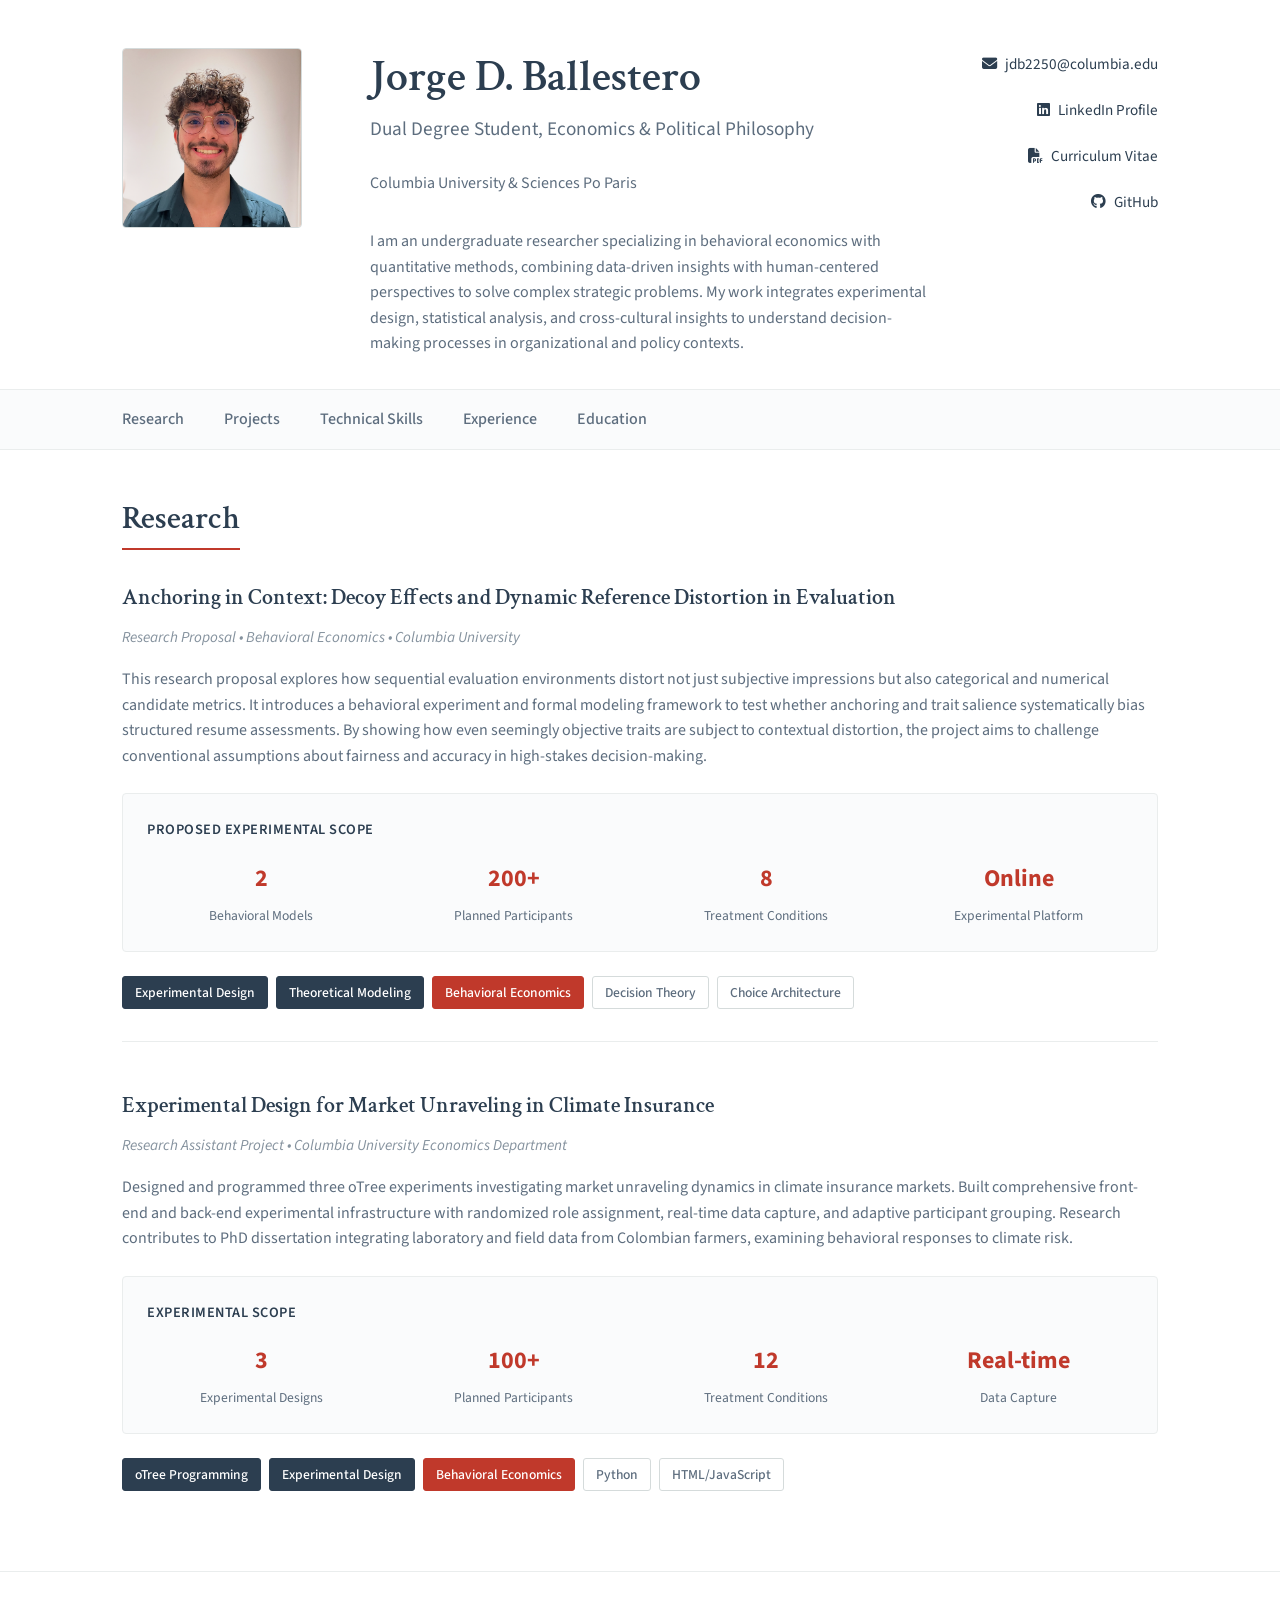
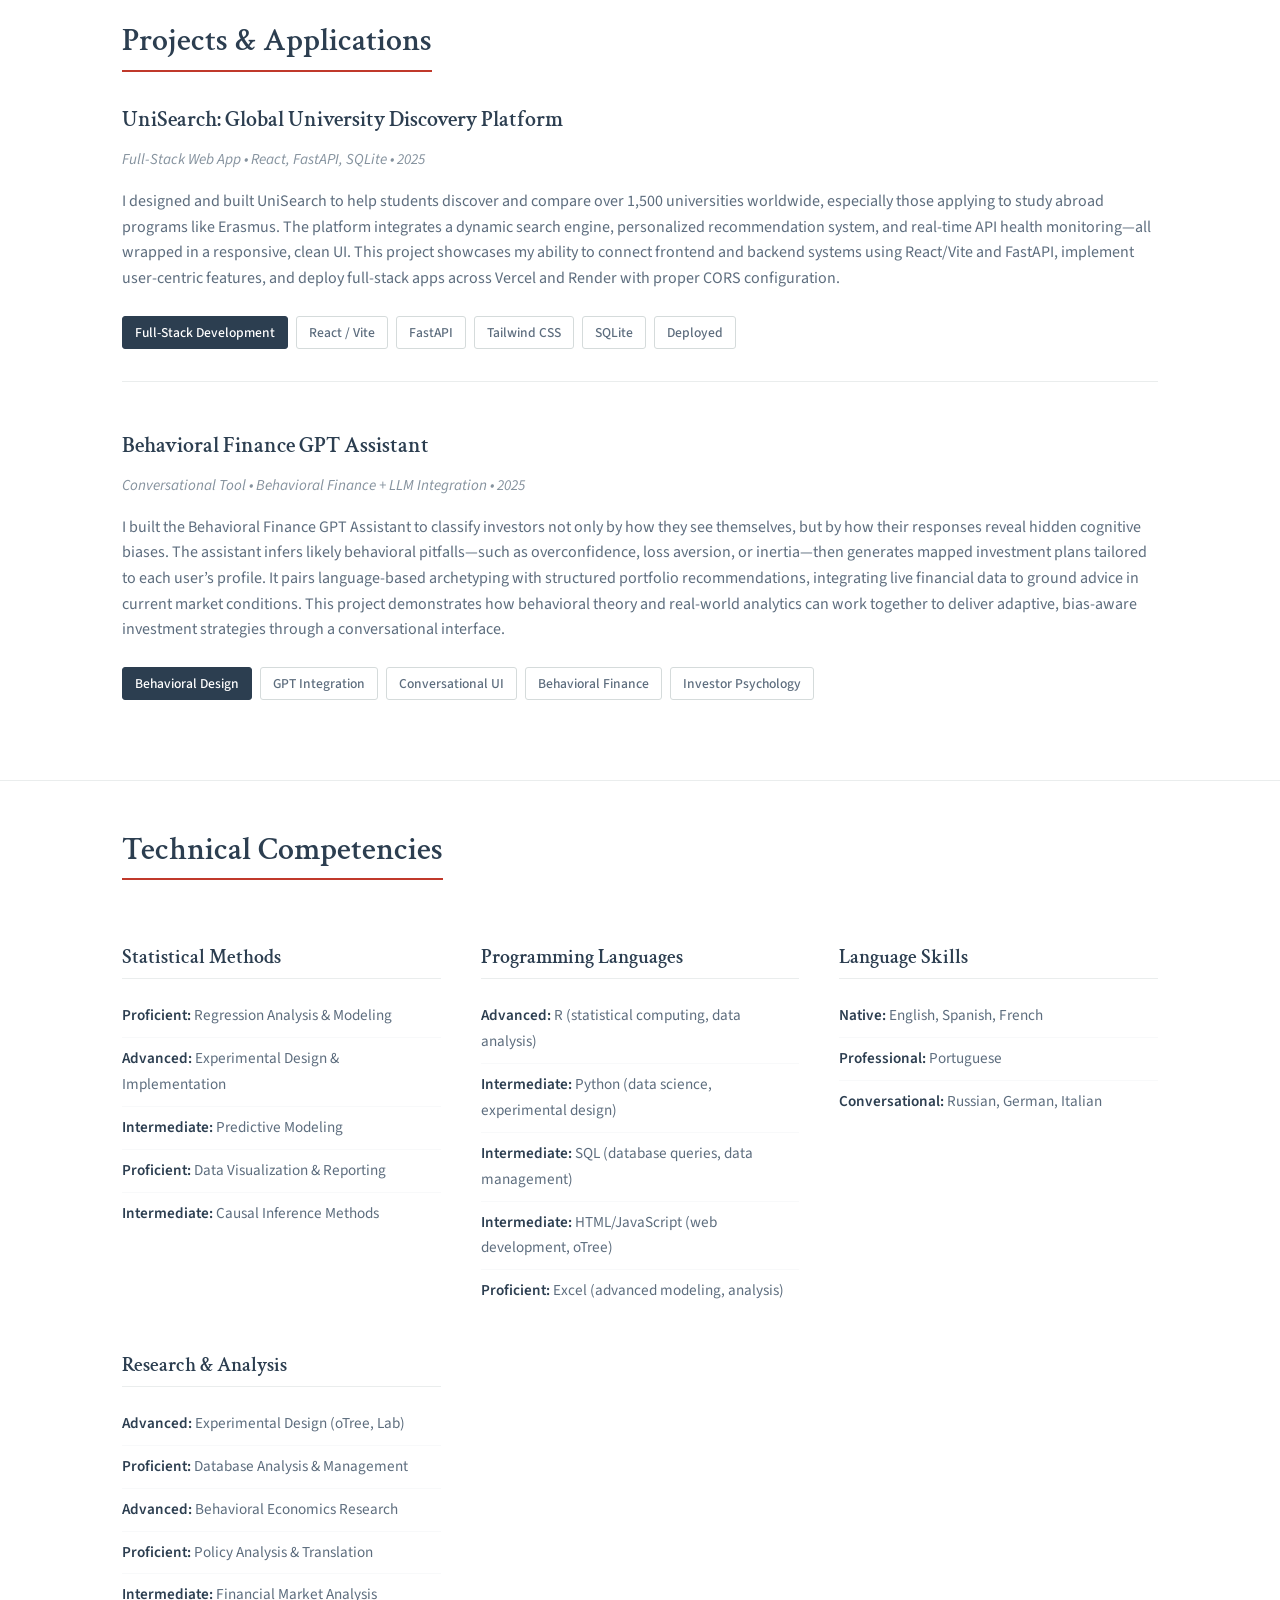
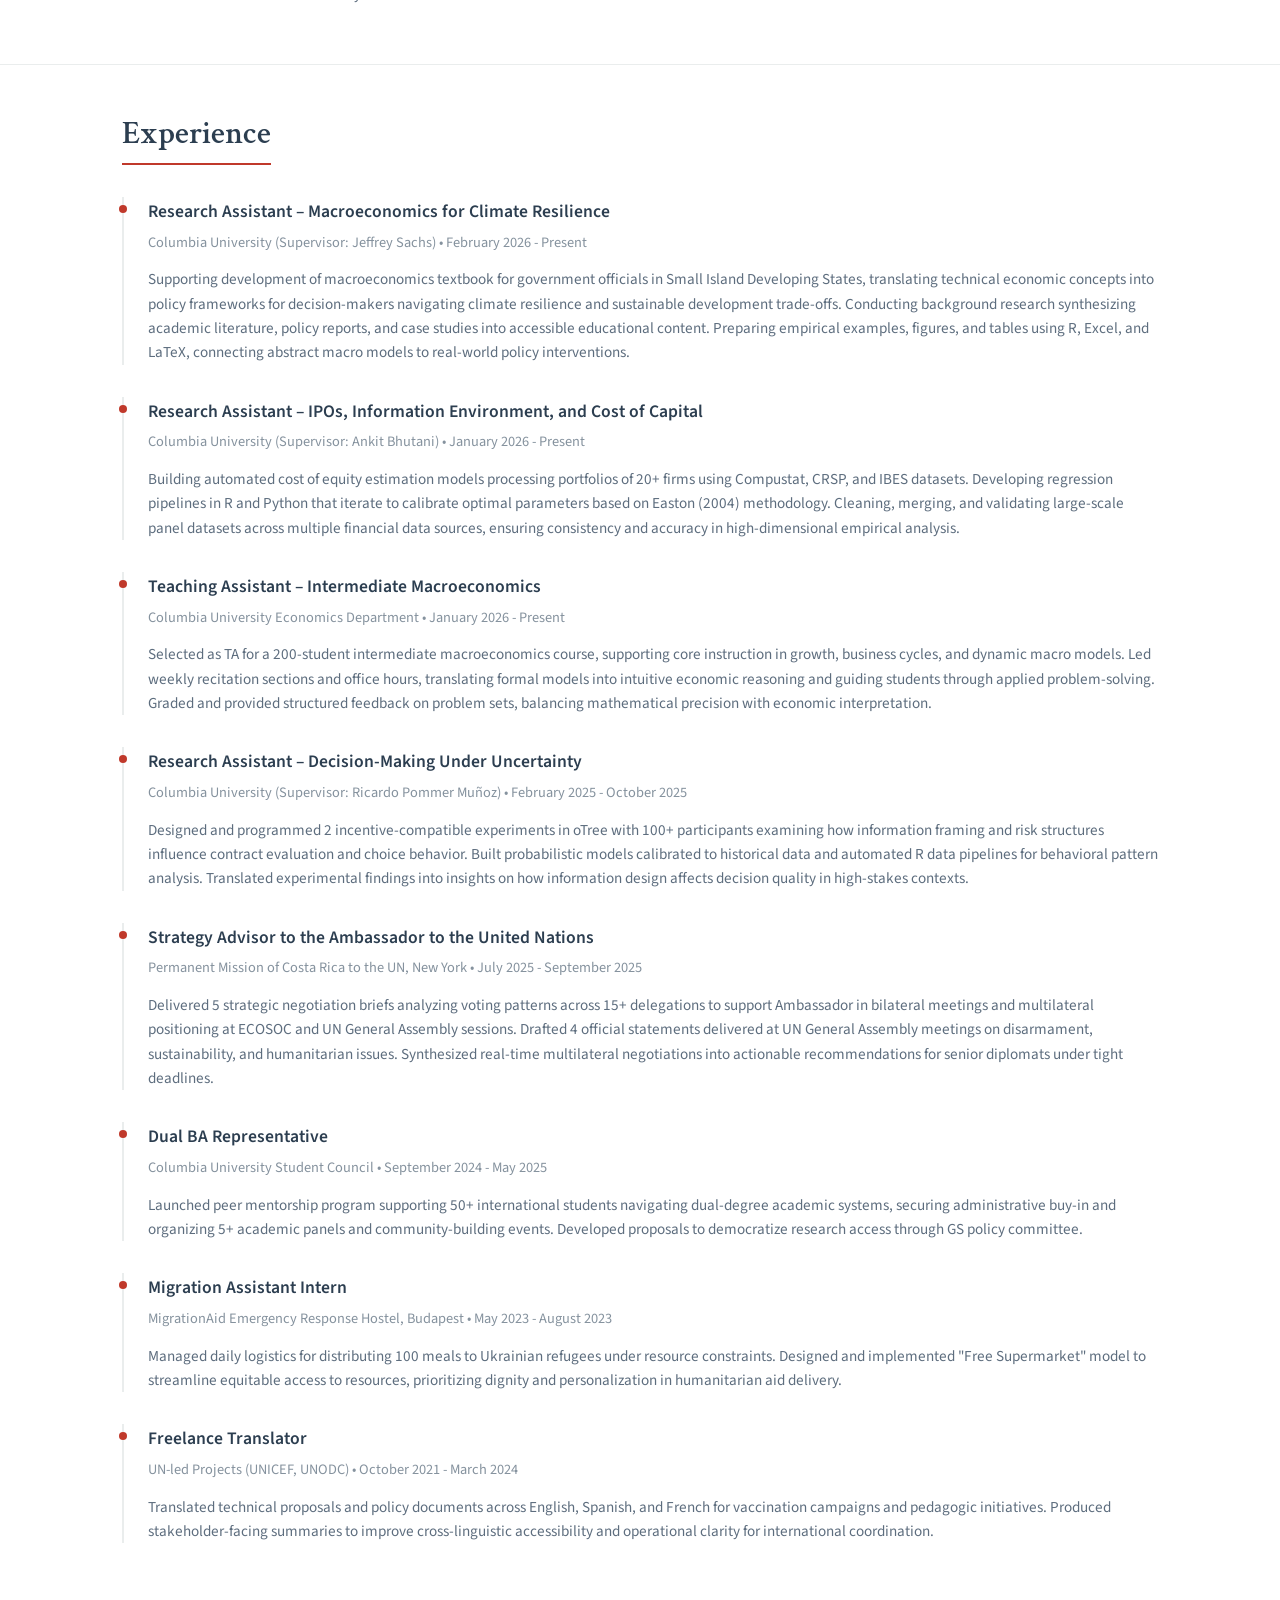
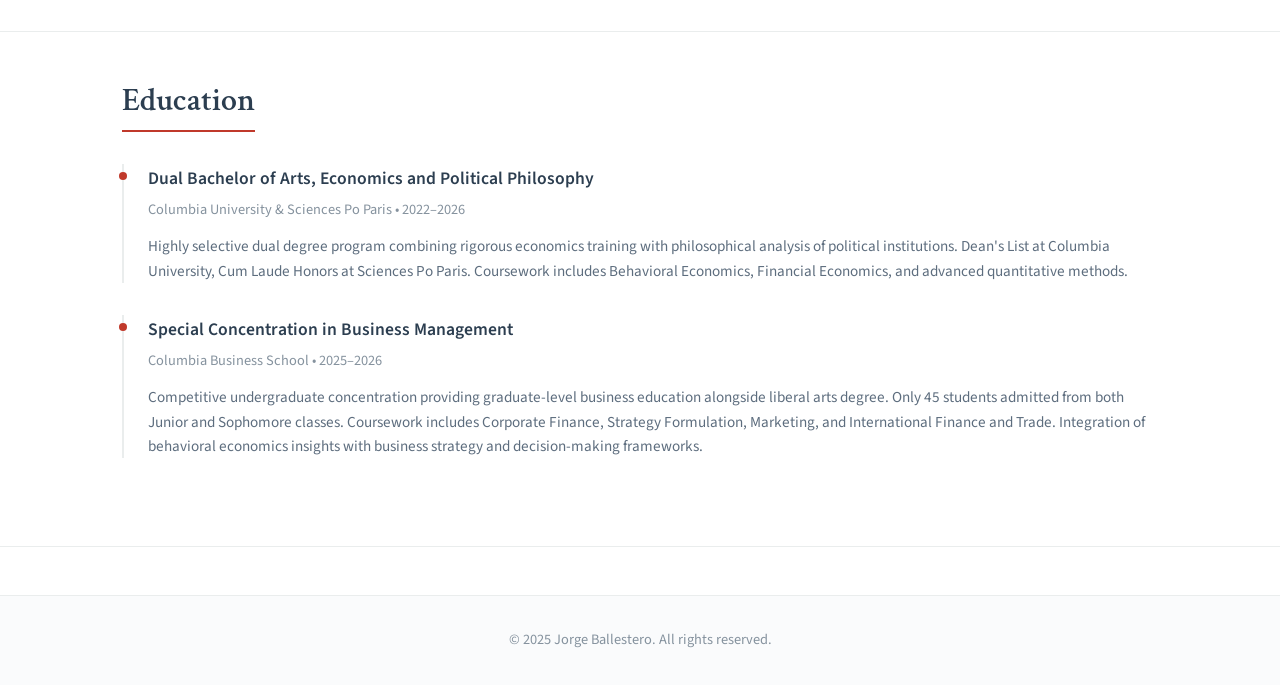
==== index.html @ ab158054 "new roles" ====
<!DOCTYPE html>
<html lang="en">
<head>
    <meta charset="UTF-8">
    <meta name="viewport" content="width=device-width, initial-scale=1.0">
    <title>Jorge Ballestero | Behavioral Economics & Quantitative Analysis</title>
    <link href="https://fonts.googleapis.com/css2?family=Crimson+Text:ital,wght@0,400;0,600;1,400&family=Source+Sans+Pro:wght@300;400;600;700&display=swap" rel="stylesheet">
    <link rel="stylesheet" href="https://cdnjs.cloudflare.com/ajax/libs/font-awesome/6.5.0/css/all.min.css">

    <!-- Favicon Links -->
    <link rel="icon" type="image/x-icon" href="assets/favicon.ico?v=1">
    <link rel="icon" type="image/svg+xml" href="assets/favicon.svg?v=1">
    <link rel="icon" type="image/png" sizes="96x96" href="assets/favicon-96x96.png?v=1">
    <link rel="icon" type="image/png" sizes="192x192" href="assets/web-app-manifest-192x192.png?v=1">
    <link rel="icon" type="image/png" sizes="512x512" href="assets/web-app-manifest-512x512.png?v=1">
    <link rel="apple-touch-icon" href="assets/apple-touch-icon.png?v=1">
    <link rel="manifest" href="assets/site.webmanifest?v=1">

    <style>
        :root {
            --primary-color: #2c3e50;
            --secondary-color: #34495e;
            --accent-color: #c0392b;
            --text-primary: #2c3e50;
            --text-secondary: #5d6d7e;
            --text-light: #85929e;
            --background: #ffffff;
            --surface: #fafbfc;
            --border: #d5dbdb;
            --border-light: #eaeded;
        }

        * {
            margin: 0;
            padding: 0;
            box-sizing: border-box;
        }

        body {
            font-family: 'Source Sans Pro', sans-serif;
            line-height: 1.7;
            color: var(--text-primary);
            background-color: var(--background);
            font-size: 16px;
        }

        .container {
            max-width: 1100px;
            margin: 0 auto;
            padding: 0 2rem;
        }

        h1, h2, h3 {
            font-family: 'Crimson Text', serif;
            font-weight: 600;
            line-height: 1.3;
        }

        .header {
            background: var(--background);
            padding: 3rem 0 2rem;
            border-bottom: 1px solid var(--border-light);
        }

        .header-content {
            display: grid;
            grid-template-columns: 200px 1fr auto;
            gap: 3rem;
            align-items: start;
        }

        .profile-image {
            width: 180px;
            height: 180px;
            border-radius: 4px;
            object-fit: cover;
            border: 1px solid var(--border);
        }

        .header-info h1 {
            font-size: 2.75rem;
            color: var(--primary-color);
            margin-bottom: 0.5rem;
        }

        .header-info .title {
            font-size: 1.2rem;
            color: var(--text-secondary);
            margin-bottom: 1.5rem;
            font-weight: 400;
        }

        .header-info .institution {
            font-size: 1rem;
            color: var(--text-secondary);
            margin-bottom: 2rem;
        }

        .header-info .bio {
            font-size: 1rem;
            line-height: 1.6;
            color: var(--text-secondary);
            max-width: 600px;
        }

        .contact-info {
            text-align: right;
            font-size: 0.95rem;
        }

        .contact-info a {
            color: var(--primary-color);
            text-decoration: none;
            display: block;
            margin-bottom: 0.75rem;
            padding: 0.25rem 0;
        }

        .contact-info a:hover {
            color: var(--accent-color);
        }

        .contact-info i {
            width: 18px;
            margin-right: 0.5rem;
        }

        .nav {
            background: var(--surface);
            padding: 1rem 0;
            border-bottom: 1px solid var(--border-light);
            position: sticky;
            top: 0;
            z-index: 100;
        }

        .nav-links {
            display: flex;
            gap: 2.5rem;
            list-style: none;
        }

        .nav-links a {
            color: var(--text-secondary);
            text-decoration: none;
            font-weight: 500;
            padding: 0.5rem 0;
            border-bottom: 2px solid transparent;
            transition: all 0.3s ease;
        }

        .nav-links a:hover,
        .nav-links a.active {
            color: var(--primary-color);
            border-bottom-color: var(--accent-color);
        }

        .section {
            padding: 3rem 0;
        }

        .section:not(:last-child) {
            border-bottom: 1px solid var(--border-light);
        }

        .section-title {
            font-size: 2rem;
            color: var(--primary-color);
            margin-bottom: 2rem;
            padding-bottom: 0.5rem;
            border-bottom: 2px solid var(--accent-color);
            display: inline-block;
        }

        .research-item {
            margin-bottom: 3rem;
            padding-bottom: 2rem;
            border-bottom: 1px solid var(--border-light);
        }

        .research-item:last-child {
            border-bottom: none;
            margin-bottom: 0;
        }

        .research-title {
            font-size: 1.4rem;
            margin-bottom: 0.75rem;
            line-height: 1.4;
        }

        .research-title a {
            color: var(--primary-color);
            text-decoration: none;
            border-bottom: 1px solid transparent;
            transition: all 0.3s ease;
        }

        .research-title a:hover {
            color: var(--accent-color);
            border-bottom-color: var(--accent-color);
        }

        .research-meta {
            font-size: 0.95rem;
            color: var(--text-light);
            margin-bottom: 1rem;
            font-style: italic;
        }

        .research-description {
            font-size: 1rem;
            line-height: 1.6;
            color: var(--text-secondary);
            margin-bottom: 1.5rem;
        }

        .research-metrics {
            background: var(--surface);
            border: 1px solid var(--border-light);
            border-radius: 4px;
            padding: 1.5rem;
            margin: 1.5rem 0;
        }

        .metrics-title {
            font-size: 0.9rem;
            font-weight: 600;
            color: var(--text-primary);
            margin-bottom: 1rem;
            text-transform: uppercase;
            letter-spacing: 0.5px;
        }

        .metrics-grid {
            display: grid;
            grid-template-columns: repeat(auto-fit, minmax(140px, 1fr));
            gap: 1.5rem;
        }

        .metric {
            text-align: center;
        }

        .metric-value {
            font-size: 1.5rem;
            font-weight: 700;
            color: var(--accent-color);
            font-family: 'Source Sans Pro', sans-serif;
        }

        .metric-label {
            font-size: 0.85rem;
            color: var(--text-secondary);
            margin-top: 0.25rem;
        }

        .research-tags {
            display: flex;
            flex-wrap: wrap;
            gap: 0.5rem;
        }

        .tag {
            background: var(--background);
            border: 1px solid var(--border);
            color: var(--text-secondary);
            padding: 0.25rem 0.75rem;
            border-radius: 3px;
            font-size: 0.85rem;
            font-weight: 500;
        }

        .tag.methodology {
            background: var(--primary-color);
            color: white;
            border-color: var(--primary-color);
        }

        .tag.field {
            background: var(--accent-color);
            color: white;
            border-color: var(--accent-color);
        }
        .skills-grid {
            display: grid;
            grid-template-columns: repeat(auto-fit, minmax(300px, 1fr));
            gap: 2.5rem;
            margin-top: 2rem;
        }

        .skill-category h3 {
            font-size: 1.25rem;
            color: var(--primary-color);
            margin-bottom: 1rem;
            border-bottom: 1px solid var(--border-light);
            padding-bottom: 0.5rem;
        }

        .skill-list {
            list-style: none;
        }

        .skill-list li {
            padding: 0.5rem 0;
            color: var(--text-secondary);
            border-bottom: 1px solid #f8f9fa;
            font-size: 0.95rem;
        }

        .skill-list li:last-child {
            border-bottom: none;
        }

        .skill-level {
            font-weight: 600;
            color: var(--text-primary);
        }

        .cv-section {
            margin-bottom: 2.5rem;
        }

        .cv-section h3 {
            font-size: 1.3rem;
            color: var(--primary-color);
            margin-bottom: 1.5rem;
            border-bottom: 1px solid var(--border-light);
            padding-bottom: 0.5rem;
        }

        .cv-item {
            margin-bottom: 2rem;
            padding-left: 1.5rem;
            border-left: 2px solid var(--border-light);
            position: relative;
        }

        .cv-item::before {
            content: '';
            position: absolute;
            left: -5px;
            top: 0.5rem;
            width: 8px;
            height: 8px;
            background: var(--accent-color);
            border-radius: 50%;
        }

        .cv-item-title {
            font-size: 1.1rem;
            font-weight: 600;
            color: var(--primary-color);
            margin-bottom: 0.25rem;
        }

        .cv-item-meta {
            font-size: 0.9rem;
            color: var(--text-light);
            margin-bottom: 0.75rem;
        }

        .cv-item-description {
            font-size: 0.95rem;
            color: var(--text-secondary);
            line-height: 1.6;
        }

        .footer {
            background: var(--surface);
            padding: 2rem 0;
            margin-top: 3rem;
            text-align: center;
            border-top: 1px solid var(--border-light);
        }

        .footer p {
            color: var(--text-light);
            font-size: 0.9rem;
        }

        @media (max-width: 768px) {
            .container {
                padding: 0 1rem;
            }

            .header-content {
                grid-template-columns: 1fr;
                gap: 2rem;
                text-align: center;
            }

            .contact-info {
                text-align: center;
            }

            .nav-links {
                flex-wrap: wrap;
                gap: 1rem;
                justify-content: center;
            }

            .header-info h1 {
                font-size: 2.2rem;
            }

            .skills-grid {
                grid-template-columns: 1fr;
            }

            .metrics-grid {
                grid-template-columns: repeat(2, 1fr);
            }
        }

        @media print {
            .nav, .footer {
                display: none;
            }

            .section {
                page-break-inside: avoid;
                border-bottom: none;
            }

            .research-item {
                page-break-inside: avoid;
            }
        }
    </style>
</head>
<body>
    <header class="header">
        <div class="container">
            <div class="header-content">
                <img src="assets/profile.jpg" alt="Jorge Ballestero" class="profile-image">

                <div class="header-info">
                    <h1>Jorge D. Ballestero</h1>
                    <div class="title">Dual Degree Student, Economics & Political Philosophy</div>
                    <div class="institution">Columbia University & Sciences Po Paris</div>
                    <p class="bio">
                        I am an undergraduate researcher specializing in behavioral economics with quantitative methods, combining data-driven insights with human-centered perspectives to solve complex strategic problems. My work integrates experimental design, statistical analysis, and cross-cultural insights to understand decision-making processes in organizational and policy contexts.
                    </p>
                </div>

                <div class="contact-info">
                    <a href="mailto:jdb2250@columbia.edu">
                        <i class="fas fa-envelope"></i>jdb2250@columbia.edu
                    </a>
                    <a href="https://www.linkedin.com/in/jorge-d-ballestero-94117328a/" target="_blank">
                        <i class="fab fa-linkedin"></i>LinkedIn Profile
                    </a>
                    <a href="pdf/JB_CV.pdf" download>
                        <i class="fas fa-file-pdf"></i>Curriculum Vitae
                    </a>
                    <a href="https://github.com/ballestj" target="_blank">
                        <i class="fab fa-github"></i>GitHub
                    </a>
                </div>
            </div>
        </div>
    </header>

    <nav class="nav">
        <div class="container">
            <ul class="nav-links">
                <li><a href="#research" class="active">Research</a></li>
                <li><a href="#projects">Projects</a></li>
                <li><a href="#skills">Technical Skills</a></li>
                <li><a href="#experience">Experience</a></li>
                <li><a href="#education">Education</a></li>
            </ul>
        </div>
    </nav>
    <section id="research" class="section">
        <div class="container">
            <h2 class="section-title">Research</h2>
            
            <div class="research-item">
                <h3 class="research-title"><a href="anchoring-analysis.html">Anchoring in Context: Decoy Effects and Dynamic Reference Distortion in Evaluation</a></h3>
                <div class="research-meta">Research Proposal • Behavioral Economics • Columbia University</div>
                <p class="research-description">
                    This research proposal explores how sequential evaluation environments distort not just subjective impressions but also categorical and numerical candidate metrics. 
                    It introduces a behavioral experiment and formal modeling framework to test whether anchoring and trait salience systematically bias structured resume assessments. 
                    By showing how even seemingly objective traits are subject to contextual distortion, the project aims to challenge conventional assumptions about fairness and accuracy in high-stakes decision-making.
                </p>
                <div class="research-metrics">
                    <div class="metrics-title">Proposed Experimental Scope</div>
                    <div class="metrics-grid">
                        <div class="metric">
                            <div class="metric-value">2</div>
                            <div class="metric-label">Behavioral Models</div>
                        </div>
                        <div class="metric">
                            <div class="metric-value">200+</div>
                            <div class="metric-label">Planned Participants</div>
                        </div>
                        <div class="metric">
                            <div class="metric-value">8</div>
                            <div class="metric-label">Treatment Conditions</div>
                        </div>
                        <div class="metric">
                            <div class="metric-value">Online</div>
                            <div class="metric-label">Experimental Platform</div>
                        </div>
                    </div>
                </div>
                <div class="research-tags">
                    <span class="tag methodology">Experimental Design</span>
                    <span class="tag methodology">Theoretical Modeling</span>
                    <span class="tag field">Behavioral Economics</span>
                    <span class="tag">Decision Theory</span>
                    <span class="tag">Choice Architecture</span>
                </div>
            </div>

            <div class="research-item">
                <h3 class="research-title"><a href="otree-climate-insurance.html">Experimental Design for Market Unraveling in Climate Insurance</a></h3>
                <div class="research-meta">Research Assistant Project • Columbia University Economics Department</div>
                <p class="research-description">
                    Designed and programmed three oTree experiments investigating market unraveling dynamics in climate insurance markets. 
                    Built comprehensive front-end and back-end experimental infrastructure with randomized role assignment, real-time data 
                    capture, and adaptive participant grouping. Research contributes to PhD dissertation integrating laboratory and field 
                    data from Colombian farmers, examining behavioral responses to climate risk.
                </p>
                <div class="research-metrics">
                    <div class="metrics-title">Experimental Scope</div>
                    <div class="metrics-grid">
                        <div class="metric">
                            <div class="metric-value">3</div>
                            <div class="metric-label">Experimental Designs</div>
                        </div>
                        <div class="metric">
                            <div class="metric-value">100+</div>
                            <div class="metric-label">Planned Participants</div>
                        </div>
                        <div class="metric">
                            <div class="metric-value">12</div>
                            <div class="metric-label">Treatment Conditions</div>
                        </div>
                        <div class="metric">
                            <div class="metric-value">Real-time</div>
                            <div class="metric-label">Data Capture</div>
                        </div>
                    </div>
                </div>
                <div class="research-tags">
                    <span class="tag methodology">oTree Programming</span>
                    <span class="tag methodology">Experimental Design</span>
                    <span class="tag field">Behavioral Economics</span>
                    <span class="tag">Python</span>
                    <span class="tag">HTML/JavaScript</span>
                </div>
            </div>
        </div>
    </section>

    <section id="projects" class="section">
        <div class="container">
            <h2 class="section-title">Projects & Applications</h2>
            
            <div class="research-item">
                <h3 class="research-title">
                    <a href="unisearch-project.html" target="_blank">UniSearch: Global University Discovery Platform</a>
                </h3>
                <div class="research-meta">Full-Stack Web App • React, FastAPI, SQLite • 2025</div>
                <p class="research-description">
                    I designed and built UniSearch to help students discover and compare over 1,500 universities worldwide, especially those applying to study abroad programs like Erasmus. 
                    The platform integrates a dynamic search engine, personalized recommendation system, and real-time API health monitoring—all wrapped in a responsive, clean UI. 
                    This project showcases my ability to connect frontend and backend systems using React/Vite and FastAPI, implement user-centric features, and deploy full-stack apps across Vercel and Render with proper CORS configuration.
                </p>                  
                <div class="research-tags">
                    <span class="tag methodology">Full-Stack Development</span>
                    <span class="tag">React / Vite</span>
                    <span class="tag">FastAPI</span>
                    <span class="tag">Tailwind CSS</span>
                    <span class="tag">SQLite</span>
                    <span class="tag">Deployed</span>
                </div>
            </div>

            <div class="research-item">
                <h3 class="research-title">
                    <a href="behavioral-finance-gpt.html" target="_blank">Behavioral Finance GPT Assistant</a>
                </h3>
                <div class="research-meta">Conversational Tool • Behavioral Finance + LLM Integration • 2025</div>
                <p class="research-description">
                    I built the Behavioral Finance GPT Assistant to classify investors not only by how they see themselves, but by how their responses reveal hidden cognitive biases. 
                    The assistant infers likely behavioral pitfalls—such as overconfidence, loss aversion, or inertia—then generates mapped investment plans tailored to each user’s profile. 
                    It pairs language-based archetyping with structured portfolio recommendations, integrating live financial data to ground advice in current market conditions. 
                    This project demonstrates how behavioral theory and real-world analytics can work together to deliver adaptive, bias-aware investment strategies through a conversational interface.
                </p>
                <div class="research-tags">
                    <span class="tag methodology">Behavioral Design</span>
                    <span class="tag">GPT Integration</span>
                    <span class="tag">Conversational UI</span>
                    <span class="tag">Behavioral Finance</span>
                    <span class="tag">Investor Psychology</span>
                </div>
            </div>
        </div>
    </section>
    <section id="skills" class="section">
        <div class="container">
            <h2 class="section-title">Technical Competencies</h2>
            
            <div class="skills-grid">
                <div class="skill-category">
                    <h3>Statistical Methods</h3>
                    <ul class="skill-list">
                        <li><span class="skill-level">Proficient:</span> Regression Analysis & Modeling</li>
                        <li><span class="skill-level">Advanced:</span> Experimental Design & Implementation</li>
                        <li><span class="skill-level">Intermediate:</span> Predictive Modeling</li>
                        <li><span class="skill-level">Proficient:</span> Data Visualization & Reporting</li>
                        <li><span class="skill-level">Intermediate:</span> Causal Inference Methods</li>
                    </ul>
                </div>
                
                <div class="skill-category">
                    <h3>Programming Languages</h3>
                    <ul class="skill-list">
                        <li><span class="skill-level">Advanced:</span> R (statistical computing, data analysis)</li>
                        <li><span class="skill-level">Intermediate:</span> Python (data science, experimental design)</li>
                        <li><span class="skill-level">Intermediate:</span> SQL (database queries, data management)</li>
                        <li><span class="skill-level">Intermediate:</span> HTML/JavaScript (web development, oTree)</li>
                        <li><span class="skill-level">Proficient:</span> Excel (advanced modeling, analysis)</li>
                    </ul>
                </div>
                
                <div class="skill-category">
                    <h3>Language Skills</h3>
                    <ul class="skill-list">
                        <li><span class="skill-level">Native:</span> English, Spanish, French</li>
                        <li><span class="skill-level">Professional:</span> Portuguese</li>
                        <li><span class="skill-level">Conversational:</span> Russian, German, Italian</li>
                    </ul>
                </div>
                
                <div class="skill-category">
                    <h3>Research & Analysis</h3>
                    <ul class="skill-list">
                        <li><span class="skill-level">Advanced:</span> Experimental Design (oTree, Lab)</li>
                        <li><span class="skill-level">Proficient:</span> Database Analysis & Management</li>
                        <li><span class="skill-level">Advanced:</span> Behavioral Economics Research</li>
                        <li><span class="skill-level">Proficient:</span> Policy Analysis & Translation</li>
                        <li><span class="skill-level">Intermediate:</span> Financial Market Analysis</li>
                    </ul>
                </div>
            </div>
        </div>
    </section>

    <section id="experience" class="section">
        <div class="container">
            <h2 class="section-title">Experience</h2>
            
            <div class="cv-section">
                <div class="cv-item">
                    <div class="cv-item-title">Research Assistant – Macroeconomics for Climate Resilience</div>
                    <div class="cv-item-meta">Columbia University (Supervisor: Jeffrey Sachs) • February 2026 - Present</div>
                    <div class="cv-item-description">
                        Supporting development of macroeconomics textbook for government officials in Small Island Developing States, 
                        translating technical economic concepts into policy frameworks for decision-makers navigating climate resilience 
                        and sustainable development trade-offs. Conducting background research synthesizing academic literature, policy 
                        reports, and case studies into accessible educational content. Preparing empirical examples, figures, and tables 
                        using R, Excel, and LaTeX, connecting abstract macro models to real-world policy interventions.
                    </div>
                </div>
    
                <div class="cv-item">
                    <div class="cv-item-title">Research Assistant – IPOs, Information Environment, and Cost of Capital</div>
                    <div class="cv-item-meta">Columbia University (Supervisor: Ankit Bhutani) • January 2026 - Present</div>
                    <div class="cv-item-description">
                        Building automated cost of equity estimation models processing portfolios of 20+ firms using Compustat, CRSP, 
                        and IBES datasets. Developing regression pipelines in R and Python that iterate to calibrate optimal parameters 
                        based on Easton (2004) methodology. Cleaning, merging, and validating large-scale panel datasets across multiple 
                        financial data sources, ensuring consistency and accuracy in high-dimensional empirical analysis.
                    </div>
                </div>
    
                <div class="cv-item">
                    <div class="cv-item-title">Teaching Assistant – Intermediate Macroeconomics</div>
                    <div class="cv-item-meta">Columbia University Economics Department • January 2026 - Present</div>
                    <div class="cv-item-description">
                        Selected as TA for a 200-student intermediate macroeconomics course, supporting core instruction in growth, 
                        business cycles, and dynamic macro models. Led weekly recitation sections and office hours, translating formal 
                        models into intuitive economic reasoning and guiding students through applied problem-solving. Graded and 
                        provided structured feedback on problem sets, balancing mathematical precision with economic interpretation.
                    </div>
                </div>
    
                <div class="cv-item">
                    <div class="cv-item-title">Research Assistant – Decision-Making Under Uncertainty</div>
                    <div class="cv-item-meta">Columbia University (Supervisor: Ricardo Pommer Muñoz) • February 2025 - October 2025</div>
                    <div class="cv-item-description">
                        Designed and programmed 2 incentive-compatible experiments in oTree with 100+ participants examining how 
                        information framing and risk structures influence contract evaluation and choice behavior. Built probabilistic 
                        models calibrated to historical data and automated R data pipelines for behavioral pattern analysis. Translated 
                        experimental findings into insights on how information design affects decision quality in high-stakes contexts.
                    </div>
                </div>
    
                <div class="cv-item">
                    <div class="cv-item-title">Strategy Advisor to the Ambassador to the United Nations</div>
                    <div class="cv-item-meta">Permanent Mission of Costa Rica to the UN, New York • July 2025 - September 2025</div>
                    <div class="cv-item-description">
                        Delivered 5 strategic negotiation briefs analyzing voting patterns across 15+ delegations to support Ambassador 
                        in bilateral meetings and multilateral positioning at ECOSOC and UN General Assembly sessions. Drafted 4 official 
                        statements delivered at UN General Assembly meetings on disarmament, sustainability, and humanitarian issues. 
                        Synthesized real-time multilateral negotiations into actionable recommendations for senior diplomats under tight deadlines.
                    </div>
                </div>
                
                <div class="cv-item">
                    <div class="cv-item-title">Dual BA Representative</div>
                    <div class="cv-item-meta">Columbia University Student Council • September 2024 - May 2025</div>
                    <div class="cv-item-description">
                        Launched peer mentorship program supporting 50+ international students navigating dual-degree academic systems, 
                        securing administrative buy-in and organizing 5+ academic panels and community-building events. Developed proposals 
                        to democratize research access through GS policy committee.
                    </div>
                </div>
                
                <div class="cv-item">
                    <div class="cv-item-title">Migration Assistant Intern</div>
                    <div class="cv-item-meta">MigrationAid Emergency Response Hostel, Budapest • May 2023 - August 2023</div>
                    <div class="cv-item-description">
                        Managed daily logistics for distributing 100 meals to Ukrainian refugees under resource constraints. 
                        Designed and implemented "Free Supermarket" model to streamline equitable access to resources, 
                        prioritizing dignity and personalization in humanitarian aid delivery.
                    </div>
                </div>
                
                <div class="cv-item">
                    <div class="cv-item-title">Freelance Translator</div>
                    <div class="cv-item-meta">UN-led Projects (UNICEF, UNODC) • October 2021 - March 2024</div>
                    <div class="cv-item-description">
                        Translated technical proposals and policy documents across English, Spanish, and French for vaccination 
                        campaigns and pedagogic initiatives. Produced stakeholder-facing summaries to improve cross-linguistic 
                        accessibility and operational clarity for international coordination.
                    </div>
                </div>
            </div>
        </div>
    </section>

    <section id="education" class="section">
        <div class="container">
            <h2 class="section-title">Education</h2>
            
            <div class="cv-section">
                <div class="cv-item">
                    <div class="cv-item-title">Dual Bachelor of Arts, Economics and Political Philosophy</div>
                    <div class="cv-item-meta">Columbia University & Sciences Po Paris • 2022–2026</div>
                    <div class="cv-item-description">
                        Highly selective dual degree program combining rigorous economics training with philosophical analysis 
                        of political institutions. Dean's List at Columbia University, Cum Laude Honors at Sciences Po Paris. 
                        Coursework includes Behavioral Economics, Financial Economics, and advanced quantitative methods.
                    </div>
                </div>
                
                <div class="cv-item">
                    <div class="cv-item-title">Special Concentration in Business Management</div>
                    <div class="cv-item-meta">Columbia Business School • 2025–2026</div>
                    <div class="cv-item-description">
                        Competitive undergraduate concentration providing graduate-level business education alongside liberal arts degree. Only 45 students admitted from both Junior and Sophomore classes. 
                        Coursework includes Corporate Finance, Strategy Formulation, Marketing, and International Finance and Trade. 
                        Integration of behavioral economics insights with business strategy and decision-making frameworks.
                    </div>
                </div>
            </div>
        </div>
    </section>
    <footer class="footer">
        <div class="container">
            <p>&copy; 2025 Jorge Ballestero. All rights reserved.</p>
        </div>
    </footer>

    <script>
        // Simple navigation highlighting
        document.addEventListener('DOMContentLoaded', function() {
            const navLinks = document.querySelectorAll('.nav-links a');
            const sections = document.querySelectorAll('.section');

            function highlightNavigation() {
                let current = '';
                sections.forEach(section => {
                    const sectionTop = section.offsetTop;
                    const sectionHeight = section.clientHeight;
                    if (scrollY >= (sectionTop - 200)) {
                        current = section.getAttribute('id');
                    }
                });

                navLinks.forEach(link => {
                    link.classList.remove('active');
                    if (link.getAttribute('href') === '#' + current) {
                        link.classList.add('active');
                    }
                });
            }

            window.addEventListener('scroll', highlightNavigation);
        });
    </script>
</body>
</html>
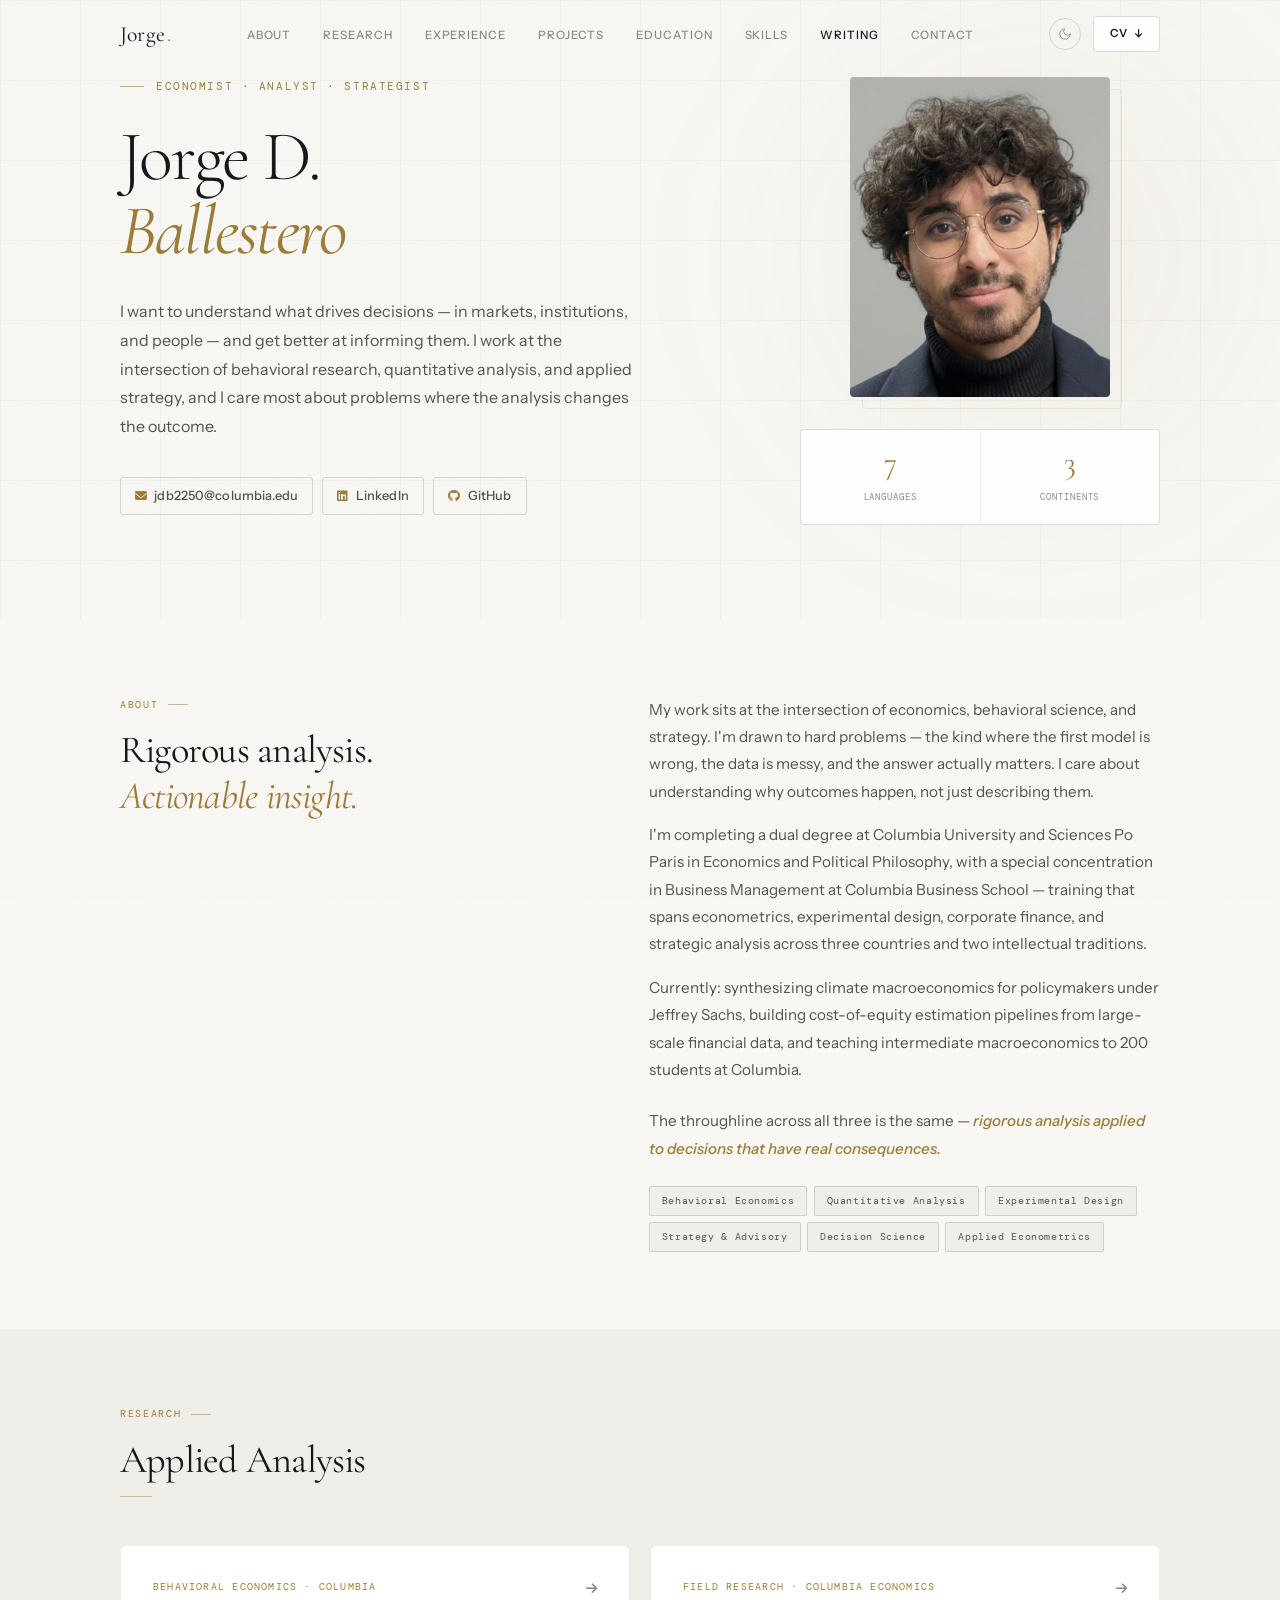
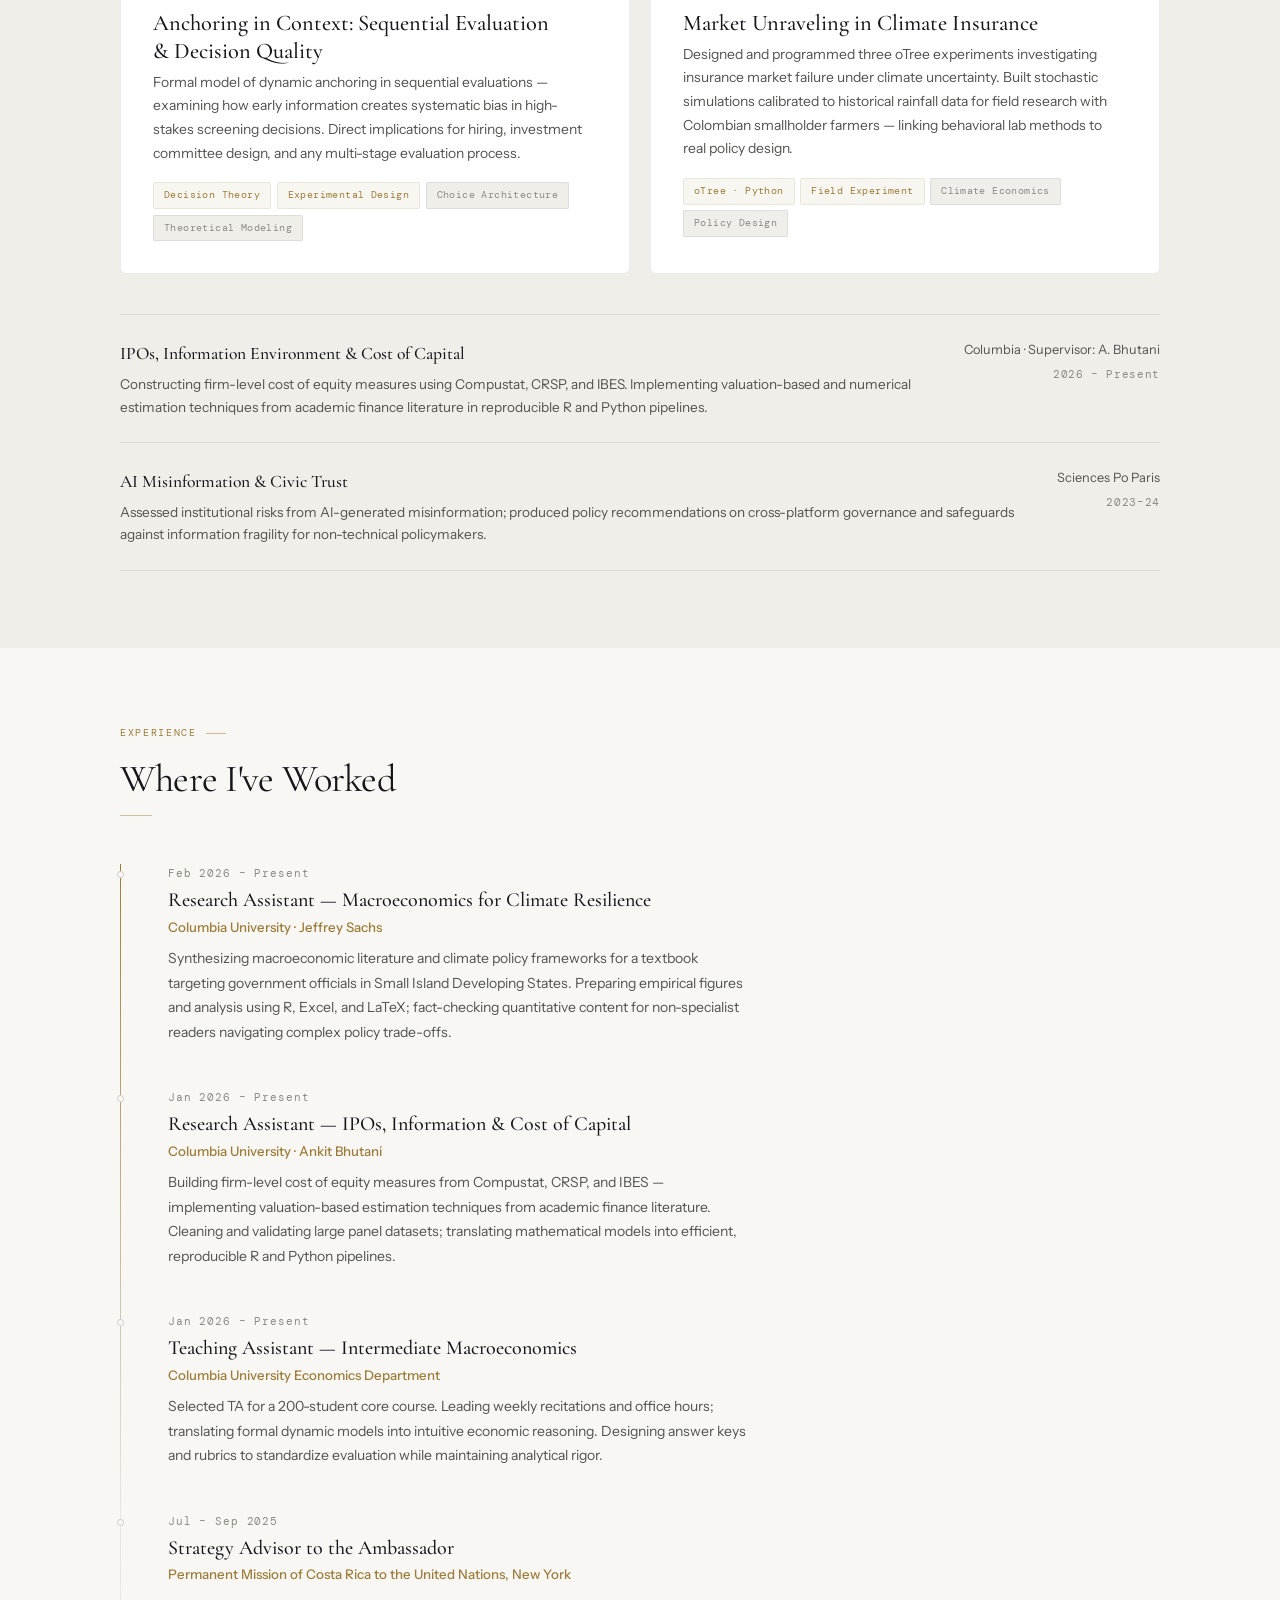
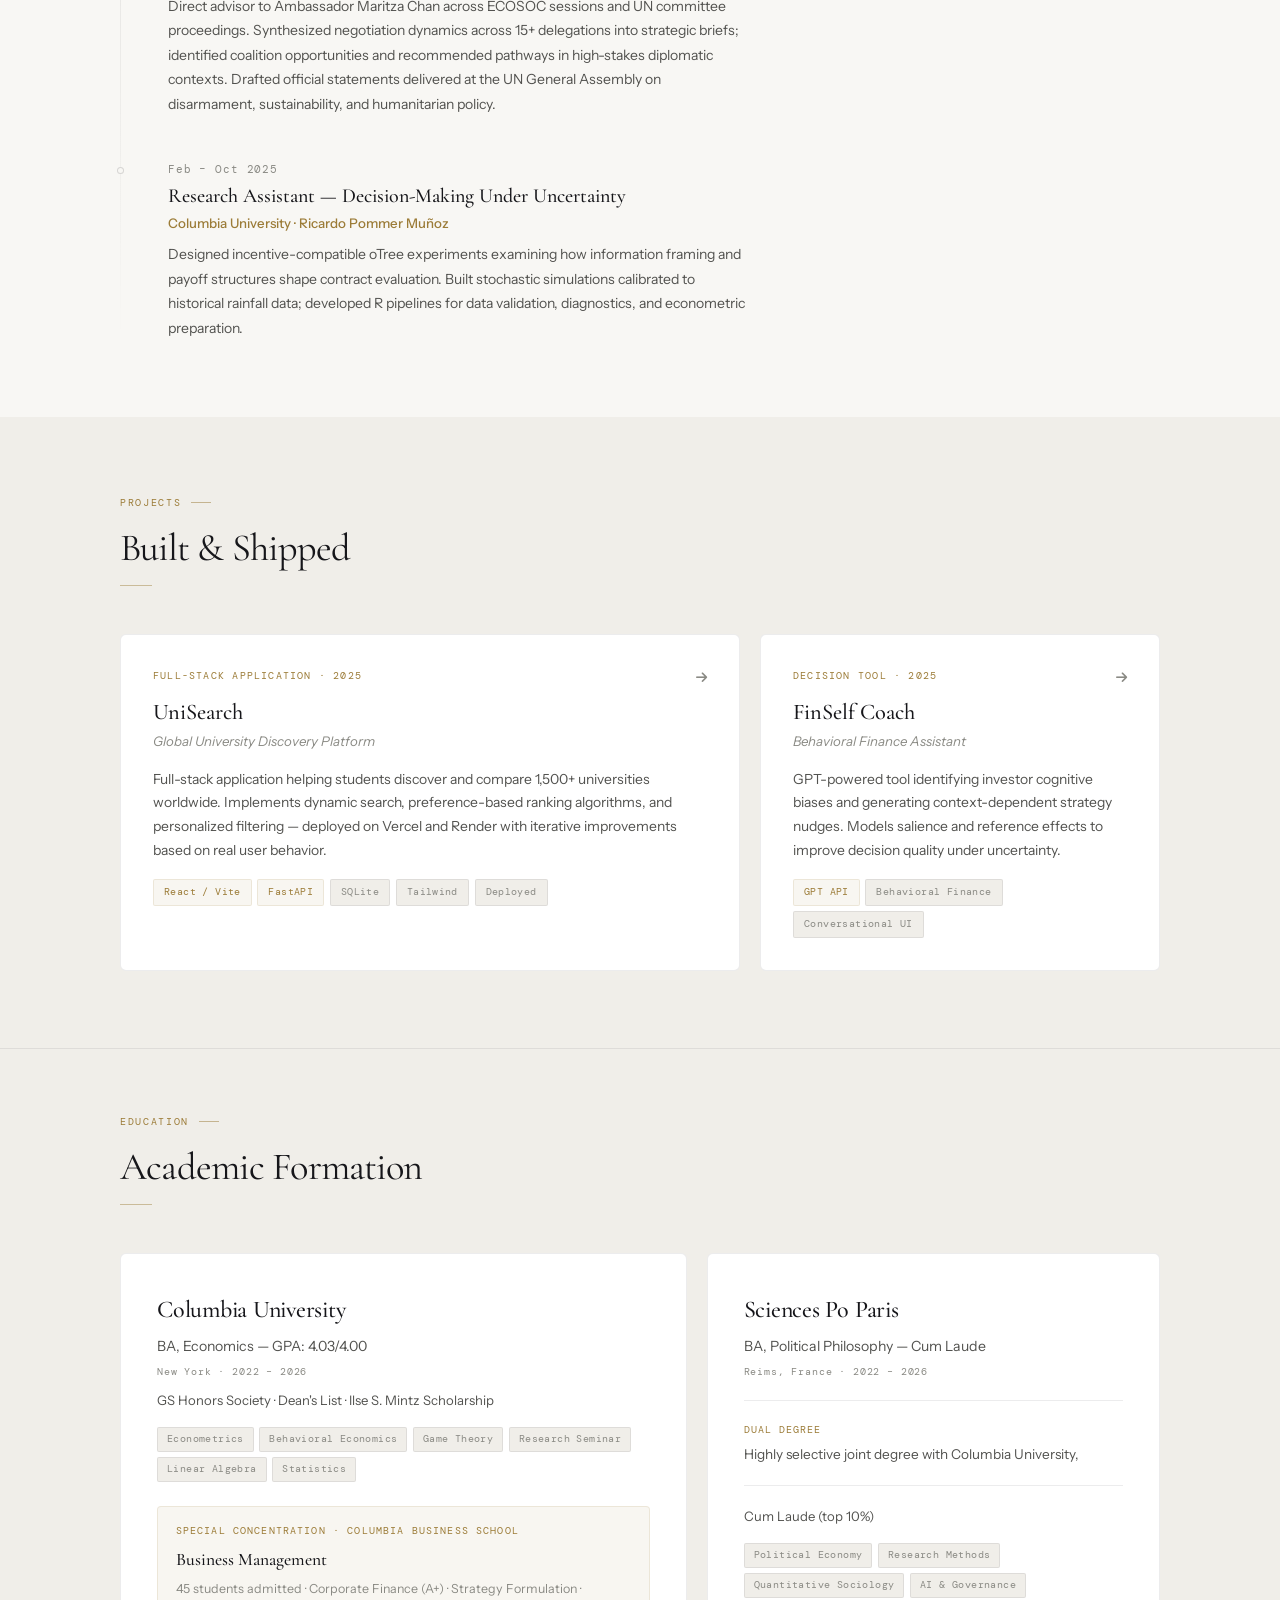
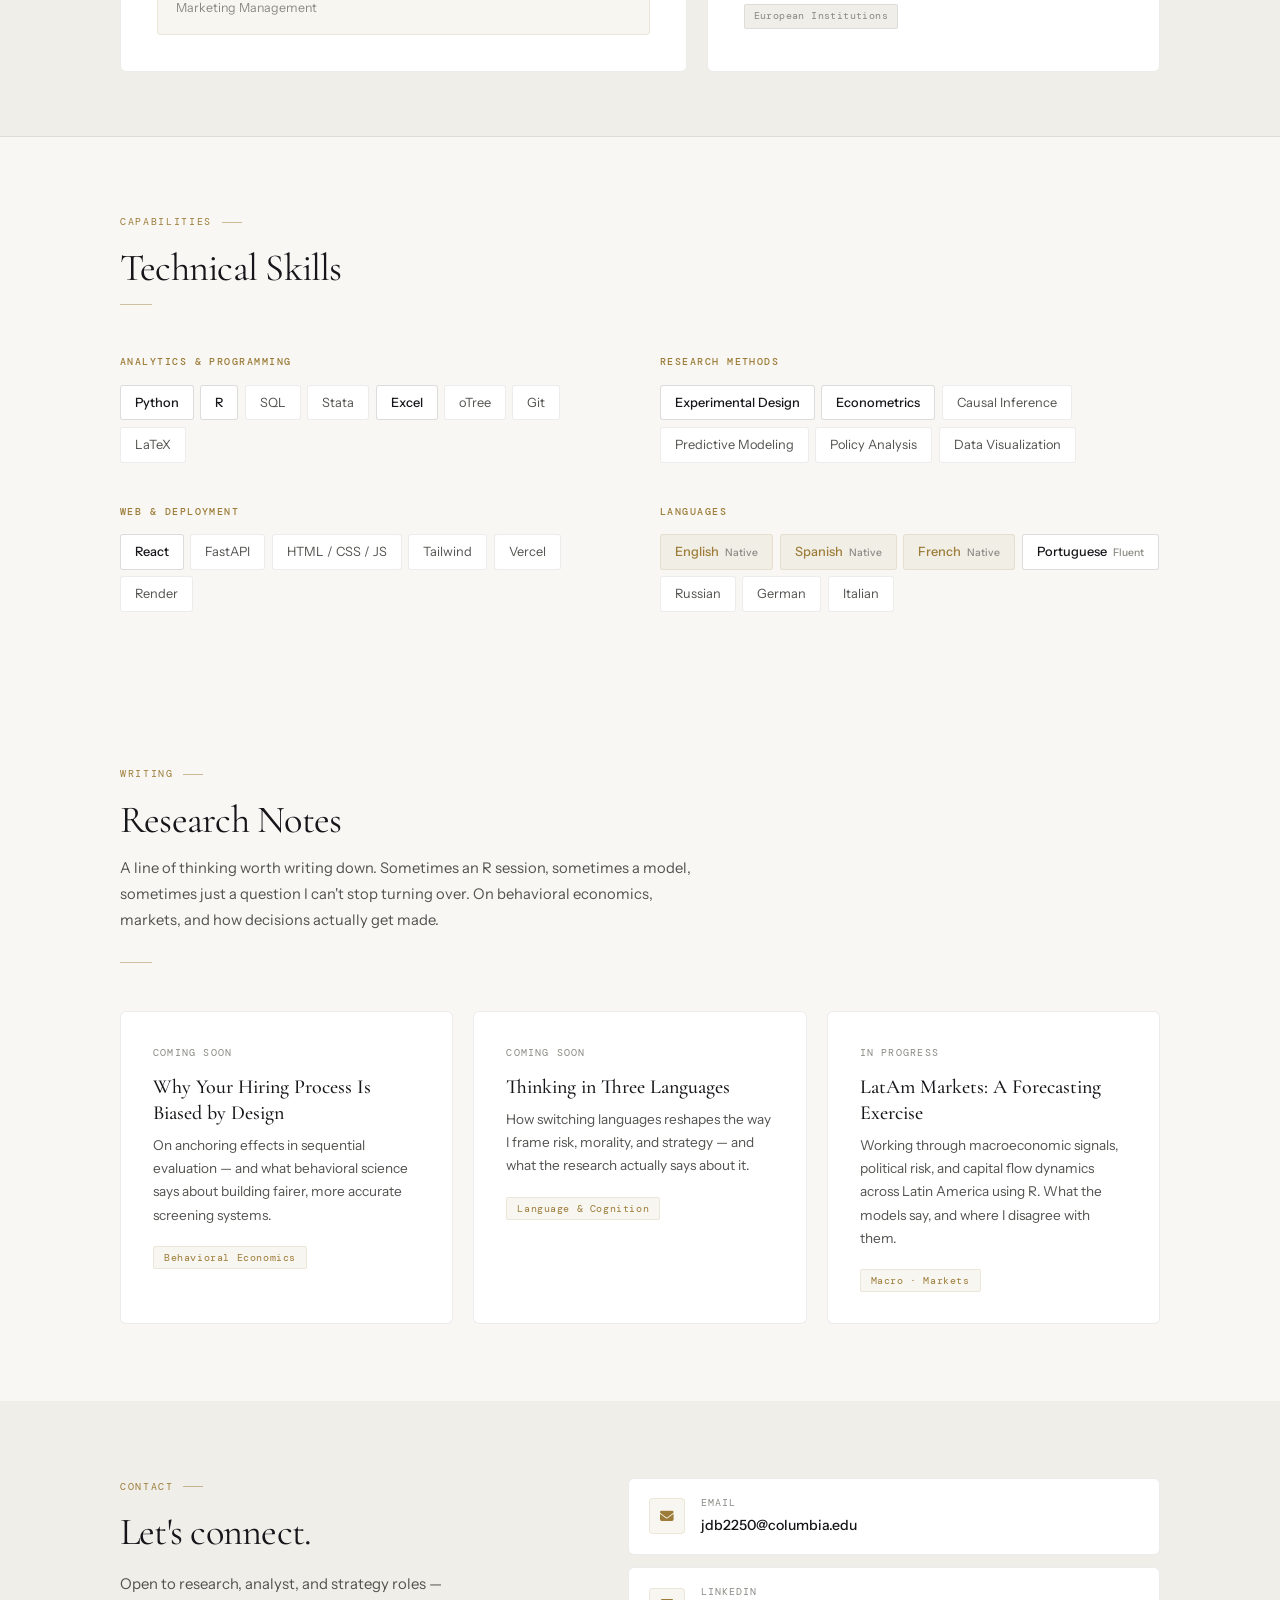
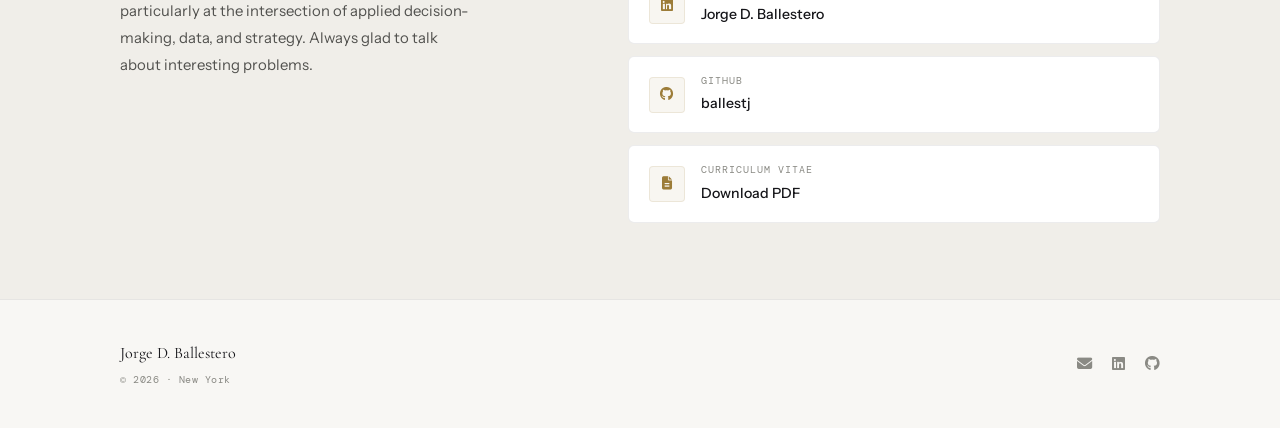
==== commit 194ffad4: "revamp" ====
--- a/index.html
+++ b/index.html
@@ -1,809 +1,481 @@
 <!DOCTYPE html>
-<html lang="en">
+<html lang="en" data-theme="light">
 <head>
     <meta charset="UTF-8">
     <meta name="viewport" content="width=device-width, initial-scale=1.0">
-    <title>Jorge Ballestero | Behavioral Economics & Quantitative Analysis</title>
-    <link href="https://fonts.googleapis.com/css2?family=Crimson+Text:ital,wght@0,400;0,600;1,400&family=Source+Sans+Pro:wght@300;400;600;700&display=swap" rel="stylesheet">
+    <title>Jorge D. Ballestero | Economist · Analyst · Strategist</title>
+    <meta name="description" content="Economist and strategist specializing in behavioral research, quantitative analysis, and applied decision science. Columbia University & Sciences Po Paris.">
+    <link rel="preconnect" href="https://fonts.googleapis.com">
+    <link rel="preconnect" href="https://fonts.gstatic.com" crossorigin>
+    <link href="https://fonts.googleapis.com/css2?family=Cormorant+Garamond:ital,wght@0,300;0,400;0,500;0,600;1,300;1,400;1,500&family=Instrument+Sans:ital,wght@0,300;0,400;0,500;0,600;1,400&family=DM+Mono:wght@300;400;500&display=swap" rel="stylesheet">
     <link rel="stylesheet" href="https://cdnjs.cloudflare.com/ajax/libs/font-awesome/6.5.0/css/all.min.css">
-
-    <!-- Favicon Links -->
-    <link rel="icon" type="image/x-icon" href="assets/favicon.ico?v=1">
-    <link rel="icon" type="image/svg+xml" href="assets/favicon.svg?v=1">
-    <link rel="icon" type="image/png" sizes="96x96" href="assets/favicon-96x96.png?v=1">
-    <link rel="icon" type="image/png" sizes="192x192" href="assets/web-app-manifest-192x192.png?v=1">
-    <link rel="icon" type="image/png" sizes="512x512" href="assets/web-app-manifest-512x512.png?v=1">
-    <link rel="apple-touch-icon" href="assets/apple-touch-icon.png?v=1">
-    <link rel="manifest" href="assets/site.webmanifest?v=1">
-
-    <style>
-        :root {
-            --primary-color: #2c3e50;
-            --secondary-color: #34495e;
-            --accent-color: #c0392b;
-            --text-primary: #2c3e50;
-            --text-secondary: #5d6d7e;
-            --text-light: #85929e;
-            --background: #ffffff;
-            --surface: #fafbfc;
-            --border: #d5dbdb;
-            --border-light: #eaeded;
-        }
-
-        * {
-            margin: 0;
-            padding: 0;
-            box-sizing: border-box;
-        }
-
-        body {
-            font-family: 'Source Sans Pro', sans-serif;
-            line-height: 1.7;
-            color: var(--text-primary);
-            background-color: var(--background);
-            font-size: 16px;
-        }
-
-        .container {
-            max-width: 1100px;
-            margin: 0 auto;
-            padding: 0 2rem;
-        }
-
-        h1, h2, h3 {
-            font-family: 'Crimson Text', serif;
-            font-weight: 600;
-            line-height: 1.3;
-        }
-
-        .header {
-            background: var(--background);
-            padding: 3rem 0 2rem;
-            border-bottom: 1px solid var(--border-light);
-        }
-
-        .header-content {
-            display: grid;
-            grid-template-columns: 200px 1fr auto;
-            gap: 3rem;
-            align-items: start;
-        }
-
-        .profile-image {
-            width: 180px;
-            height: 180px;
-            border-radius: 4px;
-            object-fit: cover;
-            border: 1px solid var(--border);
-        }
-
-        .header-info h1 {
-            font-size: 2.75rem;
-            color: var(--primary-color);
-            margin-bottom: 0.5rem;
-        }
-
-        .header-info .title {
-            font-size: 1.2rem;
-            color: var(--text-secondary);
-            margin-bottom: 1.5rem;
-            font-weight: 400;
-        }
-
-        .header-info .institution {
-            font-size: 1rem;
-            color: var(--text-secondary);
-            margin-bottom: 2rem;
-        }
-
-        .header-info .bio {
-            font-size: 1rem;
-            line-height: 1.6;
-            color: var(--text-secondary);
-            max-width: 600px;
-        }
-
-        .contact-info {
-            text-align: right;
-            font-size: 0.95rem;
-        }
-
-        .contact-info a {
-            color: var(--primary-color);
-            text-decoration: none;
-            display: block;
-            margin-bottom: 0.75rem;
-            padding: 0.25rem 0;
-        }
-
-        .contact-info a:hover {
-            color: var(--accent-color);
-        }
-
-        .contact-info i {
-            width: 18px;
-            margin-right: 0.5rem;
-        }
-
-        .nav {
-            background: var(--surface);
-            padding: 1rem 0;
-            border-bottom: 1px solid var(--border-light);
-            position: sticky;
-            top: 0;
-            z-index: 100;
-        }
-
-        .nav-links {
-            display: flex;
-            gap: 2.5rem;
-            list-style: none;
-        }
-
-        .nav-links a {
-            color: var(--text-secondary);
-            text-decoration: none;
-            font-weight: 500;
-            padding: 0.5rem 0;
-            border-bottom: 2px solid transparent;
-            transition: all 0.3s ease;
-        }
-
-        .nav-links a:hover,
-        .nav-links a.active {
-            color: var(--primary-color);
-            border-bottom-color: var(--accent-color);
-        }
-
-        .section {
-            padding: 3rem 0;
-        }
-
-        .section:not(:last-child) {
-            border-bottom: 1px solid var(--border-light);
-        }
-
-        .section-title {
-            font-size: 2rem;
-            color: var(--primary-color);
-            margin-bottom: 2rem;
-            padding-bottom: 0.5rem;
-            border-bottom: 2px solid var(--accent-color);
-            display: inline-block;
-        }
-
-        .research-item {
-            margin-bottom: 3rem;
-            padding-bottom: 2rem;
-            border-bottom: 1px solid var(--border-light);
-        }
-
-        .research-item:last-child {
-            border-bottom: none;
-            margin-bottom: 0;
-        }
-
-        .research-title {
-            font-size: 1.4rem;
-            margin-bottom: 0.75rem;
-            line-height: 1.4;
-        }
-
-        .research-title a {
-            color: var(--primary-color);
-            text-decoration: none;
-            border-bottom: 1px solid transparent;
-            transition: all 0.3s ease;
-        }
-
-        .research-title a:hover {
-            color: var(--accent-color);
-            border-bottom-color: var(--accent-color);
-        }
-
-        .research-meta {
-            font-size: 0.95rem;
-            color: var(--text-light);
-            margin-bottom: 1rem;
-            font-style: italic;
-        }
-
-        .research-description {
-            font-size: 1rem;
-            line-height: 1.6;
-            color: var(--text-secondary);
-            margin-bottom: 1.5rem;
-        }
-
-        .research-metrics {
-            background: var(--surface);
-            border: 1px solid var(--border-light);
-            border-radius: 4px;
-            padding: 1.5rem;
-            margin: 1.5rem 0;
-        }
-
-        .metrics-title {
-            font-size: 0.9rem;
-            font-weight: 600;
-            color: var(--text-primary);
-            margin-bottom: 1rem;
-            text-transform: uppercase;
-            letter-spacing: 0.5px;
-        }
-
-        .metrics-grid {
-            display: grid;
-            grid-template-columns: repeat(auto-fit, minmax(140px, 1fr));
-            gap: 1.5rem;
-        }
-
-        .metric {
-            text-align: center;
-        }
-
-        .metric-value {
-            font-size: 1.5rem;
-            font-weight: 700;
-            color: var(--accent-color);
-            font-family: 'Source Sans Pro', sans-serif;
-        }
-
-        .metric-label {
-            font-size: 0.85rem;
-            color: var(--text-secondary);
-            margin-top: 0.25rem;
-        }
-
-        .research-tags {
-            display: flex;
-            flex-wrap: wrap;
-            gap: 0.5rem;
-        }
-
-        .tag {
-            background: var(--background);
-            border: 1px solid var(--border);
-            color: var(--text-secondary);
-            padding: 0.25rem 0.75rem;
-            border-radius: 3px;
-            font-size: 0.85rem;
-            font-weight: 500;
-        }
-
-        .tag.methodology {
-            background: var(--primary-color);
-            color: white;
-            border-color: var(--primary-color);
-        }
-
-        .tag.field {
-            background: var(--accent-color);
-            color: white;
-            border-color: var(--accent-color);
-        }
-        .skills-grid {
-            display: grid;
-            grid-template-columns: repeat(auto-fit, minmax(300px, 1fr));
-            gap: 2.5rem;
-            margin-top: 2rem;
-        }
-
-        .skill-category h3 {
-            font-size: 1.25rem;
-            color: var(--primary-color);
-            margin-bottom: 1rem;
-            border-bottom: 1px solid var(--border-light);
-            padding-bottom: 0.5rem;
-        }
-
-        .skill-list {
-            list-style: none;
-        }
-
-        .skill-list li {
-            padding: 0.5rem 0;
-            color: var(--text-secondary);
-            border-bottom: 1px solid #f8f9fa;
-            font-size: 0.95rem;
-        }
-
-        .skill-list li:last-child {
-            border-bottom: none;
-        }
-
-        .skill-level {
-            font-weight: 600;
-            color: var(--text-primary);
-        }
-
-        .cv-section {
-            margin-bottom: 2.5rem;
-        }
-
-        .cv-section h3 {
-            font-size: 1.3rem;
-            color: var(--primary-color);
-            margin-bottom: 1.5rem;
-            border-bottom: 1px solid var(--border-light);
-            padding-bottom: 0.5rem;
-        }
-
-        .cv-item {
-            margin-bottom: 2rem;
-            padding-left: 1.5rem;
-            border-left: 2px solid var(--border-light);
-            position: relative;
-        }
-
-        .cv-item::before {
-            content: '';
-            position: absolute;
-            left: -5px;
-            top: 0.5rem;
-            width: 8px;
-            height: 8px;
-            background: var(--accent-color);
-            border-radius: 50%;
-        }
-
-        .cv-item-title {
-            font-size: 1.1rem;
-            font-weight: 600;
-            color: var(--primary-color);
-            margin-bottom: 0.25rem;
-        }
-
-        .cv-item-meta {
-            font-size: 0.9rem;
-            color: var(--text-light);
-            margin-bottom: 0.75rem;
-        }
-
-        .cv-item-description {
-            font-size: 0.95rem;
-            color: var(--text-secondary);
-            line-height: 1.6;
-        }
-
-        .footer {
-            background: var(--surface);
-            padding: 2rem 0;
-            margin-top: 3rem;
-            text-align: center;
-            border-top: 1px solid var(--border-light);
-        }
-
-        .footer p {
-            color: var(--text-light);
-            font-size: 0.9rem;
-        }
-
-        @media (max-width: 768px) {
-            .container {
-                padding: 0 1rem;
-            }
-
-            .header-content {
-                grid-template-columns: 1fr;
-                gap: 2rem;
-                text-align: center;
-            }
-
-            .contact-info {
-                text-align: center;
-            }
-
-            .nav-links {
-                flex-wrap: wrap;
-                gap: 1rem;
-                justify-content: center;
-            }
-
-            .header-info h1 {
-                font-size: 2.2rem;
-            }
-
-            .skills-grid {
-                grid-template-columns: 1fr;
-            }
-
-            .metrics-grid {
-                grid-template-columns: repeat(2, 1fr);
-            }
-        }
-
-        @media print {
-            .nav, .footer {
-                display: none;
-            }
-
-            .section {
-                page-break-inside: avoid;
-                border-bottom: none;
-            }
-
-            .research-item {
-                page-break-inside: avoid;
-            }
-        }
-    </style>
+    <link rel="icon" type="image/x-icon" href="assets/favicon.ico?v=2">
+    <link rel="icon" type="image/svg+xml" href="assets/favicon.svg?v=2">
+    <link rel="icon" type="image/png" sizes="96x96" href="assets/favicon-96x96.png?v=2">
+    <link rel="apple-touch-icon" href="assets/apple-touch-icon.png?v=2">
+    <link rel="manifest" href="assets/site.webmanifest?v=2">
+    <link rel="stylesheet" href="css/style.css">
 </head>
 <body>
-    <header class="header">
-        <div class="container">
-            <div class="header-content">
-                <img src="assets/profile.jpg" alt="Jorge Ballestero" class="profile-image">
-
-                <div class="header-info">
-                    <h1>Jorge D. Ballestero</h1>
-                    <div class="title">Dual Degree Student, Economics & Political Philosophy</div>
-                    <div class="institution">Columbia University & Sciences Po Paris</div>
-                    <p class="bio">
-                        I am an undergraduate researcher specializing in behavioral economics with quantitative methods, combining data-driven insights with human-centered perspectives to solve complex strategic problems. My work integrates experimental design, statistical analysis, and cross-cultural insights to understand decision-making processes in organizational and policy contexts.
-                    </p>
-                </div>
-
-                <div class="contact-info">
-                    <a href="mailto:jdb2250@columbia.edu">
-                        <i class="fas fa-envelope"></i>jdb2250@columbia.edu
+
+    <!-- NAVIGATION -->
+    <nav class="nav" id="nav">
+        <div class="nav-inner">
+            <a href="#" class="nav-wordmark">Jorge<span class="nav-dot">.</span></a>
+            <ul class="nav-links" id="nav-links">
+                <li><a href="#about">About</a></li>
+                <li><a href="#research">Research</a></li>
+                <li><a href="#experience">Experience</a></li>
+                <li><a href="#projects">Projects</a></li>
+                <li><a href="#education">Education</a></li>
+                <li><a href="#skills">Skills</a></li>
+                <li><a href="#writing">Writing</a></li>
+                <li><a href="#contact">Contact</a></li>
+            </ul>
+            <div class="nav-actions">
+                <button class="theme-btn" id="theme-btn" aria-label="Toggle dark mode">
+                    <svg class="theme-icon moon" viewBox="0 0 24 24" fill="none" stroke="currentColor" stroke-width="1.5"><path d="M21 12.79A9 9 0 1 1 11.21 3 7 7 0 0 0 21 12.79z"/></svg>
+                    <svg class="theme-icon sun" viewBox="0 0 24 24" fill="none" stroke="currentColor" stroke-width="1.5"><circle cx="12" cy="12" r="5"/><line x1="12" y1="1" x2="12" y2="3"/><line x1="12" y1="21" x2="12" y2="23"/><line x1="4.22" y1="4.22" x2="5.64" y2="5.64"/><line x1="18.36" y1="18.36" x2="19.78" y2="19.78"/><line x1="1" y1="12" x2="3" y2="12"/><line x1="21" y1="12" x2="23" y2="12"/><line x1="4.22" y1="19.78" x2="5.64" y2="18.36"/><line x1="18.36" y1="5.64" x2="19.78" y2="4.22"/></svg>
+                </button>
+                <a href="pdf/JB_CV.pdf" download class="nav-cv-btn"><span>CV</span><i class="fas fa-arrow-down"></i></a>
+                <button class="nav-hamburger" id="hamburger" aria-label="Open menu"><span></span><span></span><span></span></button>
+            </div>
+        </div>
+    </nav>
+
+    <!-- Mobile overlay -->
+    <div class="mobile-overlay" id="mobile-overlay">
+        <div class="mobile-menu-inner">
+            <a href="#about" class="mobile-link">About</a>
+            <a href="#research" class="mobile-link">Research</a>
+            <a href="#experience" class="mobile-link">Experience</a>
+            <a href="#projects" class="mobile-link">Projects</a>
+            <a href="#education" class="mobile-link">Education</a>
+            <a href="#skills" class="mobile-link">Skills</a>
+            <a href="#writing" class="mobile-link">Writing</a>
+            <a href="#contact" class="mobile-link">Contact</a>
+            <div class="mobile-menu-footer">
+                <a href="mailto:jdb2250@columbia.edu">jdb2250@columbia.edu</a>
+            </div>
+        </div>
+    </div>
+
+    <!-- HERO -->
+    <header class="hero" id="hero">
+        <div class="hero-bg-accent"></div>
+        <div class="container hero-container">
+            <div class="hero-left">
+                <p class="hero-tag anim-up" style="--delay:0.15s">Economist · Analyst · Strategist</p>
+                <h1 class="hero-name anim-up" style="--delay:0.3s">Jorge D.<br><em>Ballestero</em></h1>
+                <p class="hero-description anim-up" style="--delay:0.5s">I want to understand what drives decisions — in markets, institutions, and people — and get better at informing them. I work at the intersection of behavioral research, quantitative analysis, and applied strategy, and I care most about problems where the analysis changes the outcome.</p>
+                <div class="hero-contact anim-up" style="--delay:0.65s">
+                    <a href="mailto:jdb2250@columbia.edu" class="hero-contact-item"><i class="fas fa-envelope"></i><span>jdb2250@columbia.edu</span></a>
+                    <a href="https://www.linkedin.com/in/jorge-d-ballestero-94117328a/" target="_blank" rel="noopener" class="hero-contact-item"><i class="fab fa-linkedin"></i><span>LinkedIn</span></a>
+                    <a href="https://github.com/ballestj" target="_blank" rel="noopener" class="hero-contact-item"><i class="fab fa-github"></i><span>GitHub</span></a>
+                </div>
+            </div>
+            <div class="hero-right anim-up" style="--delay:0.4s">
+                <div class="hero-portrait">
+                    <img src="assets/profilepicjb.jpg" alt="Jorge D. Ballestero" class="hero-img" loading="eager">
+                    <div class="hero-portrait-frame"></div>
+                </div>
+                <div class="hero-stats">
+                    <div class="hero-stat"><span class="hero-stat-value">7</span><span class="hero-stat-label">Languages</span></div>
+                    <div class="hero-stat"><span class="hero-stat-value">3</span><span class="hero-stat-label">Continents</span></div>
+                </div>
+            </div>
+        </div>
+    
+    </header>
+
+    <!-- ABOUT -->
+    <section id="about" class="section reveal">
+        <div class="container">
+            <div class="about-grid">
+                <div class="about-left">
+                    <span class="section-label">About</span>
+                    <h2 class="section-heading">Rigorous analysis.<br><em>Actionable insight.</em></h2>
+                </div>
+                <div class="about-right">
+                    <p>My work sits at the intersection of economics, behavioral science, and strategy. I'm drawn to hard problems — the kind where the first model is wrong, the data is messy, and the answer actually matters. I care about understanding why outcomes happen, not just describing them.</p>
+                    <p>I'm completing a dual degree at Columbia University and Sciences Po Paris in Economics and Political Philosophy, with a special concentration in Business Management at Columbia Business School — training that spans econometrics, experimental design, corporate finance, and strategic analysis across three countries and two intellectual traditions.</p>
+                    <p>Currently: synthesizing climate macroeconomics for policymakers under Jeffrey Sachs, building cost-of-equity estimation pipelines from large-scale financial data, and teaching intermediate macroeconomics to 200 students at Columbia.</p>
+                    <p class="about-closing">The throughline across all three is the same — <em>rigorous analysis applied to decisions that have real consequences.</em></p>
+                    <div class="about-tags">
+                        <span class="about-tag">Behavioral Economics</span>
+                        <span class="about-tag">Quantitative Analysis</span>
+                        <span class="about-tag">Experimental Design</span>
+                        <span class="about-tag">Strategy & Advisory</span>
+                        <span class="about-tag">Decision Science</span>
+                        <span class="about-tag">Applied Econometrics</span>
+                    </div>
+                </div>
+            </div>
+        </div>
+    </section>
+
+    <!-- RESEARCH -->
+    <section id="research" class="section section--alt reveal">
+        <div class="container">
+            <span class="section-label">Research</span>
+            <h2 class="section-heading">Applied Analysis</h2>
+            <div class="section-rule"></div>
+
+            <!-- Featured cards -->
+            <div class="project-grid">
+                <a href="anchoring-analysis.html" class="project-card">
+                    <div class="project-card-inner">
+                        <div class="project-card-label">Behavioral Economics · Columbia</div>
+                        <h3 class="project-card-title">Anchoring in Context: Sequential Evaluation & Decision Quality</h3>
+                        <p class="project-card-desc">Formal model of dynamic anchoring in sequential evaluations — examining how early information creates systematic bias in high-stakes screening decisions. Direct implications for hiring, investment committee design, and any multi-stage evaluation process.</p>
+                        <div class="project-card-tags">
+                            <span class="ptag ptag--accent">Decision Theory</span>
+                            <span class="ptag ptag--accent">Experimental Design</span>
+                            <span class="ptag">Choice Architecture</span>
+                            <span class="ptag">Theoretical Modeling</span>
+                        </div>
+                        <span class="project-card-arrow"><i class="fas fa-arrow-right"></i></span>
+                    </div>
+                </a>
+                <a href="otree-climate-insurance.html" class="project-card">
+                    <div class="project-card-inner">
+                        <div class="project-card-label">Field Research · Columbia Economics</div>
+                        <h3 class="project-card-title">Market Unraveling in Climate Insurance</h3>
+                        <p class="project-card-desc">Designed and programmed three oTree experiments investigating insurance market failure under climate uncertainty. Built stochastic simulations calibrated to historical rainfall data for field research with Colombian smallholder farmers — linking behavioral lab methods to real policy design.</p>
+                        <div class="project-card-tags">
+                            <span class="ptag ptag--accent">oTree · Python</span>
+                            <span class="ptag ptag--accent">Field Experiment</span>
+                            <span class="ptag">Climate Economics</span>
+                            <span class="ptag">Policy Design</span>
+                        </div>
+                        <span class="project-card-arrow"><i class="fas fa-arrow-right"></i></span>
+                    </div>
+                </a>
+            </div>
+
+            <!-- Compact list -->
+            <div class="research-list">
+                <div class="research-list-item">
+                    <div class="research-list-left">
+                        <h4>IPOs, Information Environment & Cost of Capital</h4>
+                        <p>Constructing firm-level cost of equity measures using Compustat, CRSP, and IBES. Implementing valuation-based and numerical estimation techniques from academic finance literature in reproducible R and Python pipelines.</p>
+                    </div>
+                    <div class="research-list-right">
+                        <span class="research-list-venue">Columbia · Supervisor: A. Bhutani</span>
+                        <span class="research-list-year">2026 – Present</span>
+                    </div>
+                </div>
+                <div class="research-list-item">
+                    <div class="research-list-left">
+                        <h4>AI Misinformation & Civic Trust</h4>
+                        <p>Assessed institutional risks from AI-generated misinformation; produced policy recommendations on cross-platform governance and safeguards against information fragility for non-technical policymakers.</p>
+                    </div>
+                    <div class="research-list-right">
+                        <span class="research-list-venue">Sciences Po Paris</span>
+                        <span class="research-list-year">2023–24</span>
+                    </div>
+                </div>
+            </div>
+        </div>
+    </section>
+
+    <!-- EXPERIENCE -->
+    <section id="experience" class="section reveal">
+        <div class="container">
+            <span class="section-label">Experience</span>
+            <h2 class="section-heading">Where I've Worked</h2>
+            <div class="section-rule"></div>
+            <div class="timeline">
+
+                <div class="timeline-item">
+                    <div class="timeline-marker"></div>
+                    <div class="timeline-date">Feb 2026 – Present</div>
+                    <div class="timeline-content">
+                        <h3>Research Assistant — Macroeconomics for Climate Resilience</h3>
+                        <p class="timeline-org">Columbia University · Jeffrey Sachs</p>
+                        <p>Synthesizing macroeconomic literature and climate policy frameworks for a textbook targeting government officials in Small Island Developing States. Preparing empirical figures and analysis using R, Excel, and LaTeX; fact-checking quantitative content for non-specialist readers navigating complex policy trade-offs.</p>
+                    </div>
+                </div>
+
+                <div class="timeline-item">
+                    <div class="timeline-marker"></div>
+                    <div class="timeline-date">Jan 2026 – Present</div>
+                    <div class="timeline-content">
+                        <h3>Research Assistant — IPOs, Information & Cost of Capital</h3>
+                        <p class="timeline-org">Columbia University · Ankit Bhutani</p>
+                        <p>Building firm-level cost of equity measures from Compustat, CRSP, and IBES — implementing valuation-based estimation techniques from academic finance literature. Cleaning and validating large panel datasets; translating mathematical models into efficient, reproducible R and Python pipelines.</p>
+                    </div>
+                </div>
+
+                <div class="timeline-item">
+                    <div class="timeline-marker"></div>
+                    <div class="timeline-date">Jan 2026 – Present</div>
+                    <div class="timeline-content">
+                        <h3>Teaching Assistant — Intermediate Macroeconomics</h3>
+                        <p class="timeline-org">Columbia University Economics Department</p>
+                        <p>Selected TA for a 200-student core course. Leading weekly recitations and office hours; translating formal dynamic models into intuitive economic reasoning. Designing answer keys and rubrics to standardize evaluation while maintaining analytical rigor.</p>
+                    </div>
+                </div>
+
+                <div class="timeline-item">
+                    <div class="timeline-marker"></div>
+                    <div class="timeline-date">Jul – Sep 2025</div>
+                    <div class="timeline-content">
+                        <h3>Strategy Advisor to the Ambassador</h3>
+                        <p class="timeline-org">Permanent Mission of Costa Rica to the United Nations, New York</p>
+                        <p>Direct advisor to Ambassador Maritza Chan across ECOSOC sessions and UN committee proceedings. Synthesized negotiation dynamics across 15+ delegations into strategic briefs; identified coalition opportunities and recommended pathways in high-stakes diplomatic contexts. Drafted official statements delivered at the UN General Assembly on disarmament, sustainability, and humanitarian policy.</p>
+                    </div>
+                </div>
+
+                <div class="timeline-item">
+                    <div class="timeline-marker"></div>
+                    <div class="timeline-date">Feb – Oct 2025</div>
+                    <div class="timeline-content">
+                        <h3>Research Assistant — Decision-Making Under Uncertainty</h3>
+                        <p class="timeline-org">Columbia University · Ricardo Pommer Muñoz</p>
+                        <p>Designed incentive-compatible oTree experiments examining how information framing and payoff structures shape contract evaluation. Built stochastic simulations calibrated to historical rainfall data; developed R pipelines for data validation, diagnostics, and econometric preparation.</p>
+                    </div>
+                </div>
+
+            </div>
+        </div>
+    </section>
+
+    <!-- PROJECTS -->
+    <section id="projects" class="section section--alt reveal">
+        <div class="container">
+            <span class="section-label">Projects</span>
+            <h2 class="section-heading">Built & Shipped</h2>
+            <div class="section-rule"></div>
+            <div class="project-grid project-grid--bento">
+                <a href="unisearch-project.html" class="project-card bento-wide">
+                    <div class="project-card-inner">
+                        <div class="project-card-label">Full-Stack Application · 2025</div>
+                        <h3 class="project-card-title">UniSearch</h3>
+                        <p class="project-card-subtitle">Global University Discovery Platform</p>
+                        <p class="project-card-desc">Full-stack application helping students discover and compare 1,500+ universities worldwide. Implements dynamic search, preference-based ranking algorithms, and personalized filtering — deployed on Vercel and Render with iterative improvements based on real user behavior.</p>
+                        <div class="project-card-tags">
+                            <span class="ptag ptag--accent">React / Vite</span>
+                            <span class="ptag ptag--accent">FastAPI</span>
+                            <span class="ptag">SQLite</span>
+                            <span class="ptag">Tailwind</span>
+                            <span class="ptag">Deployed</span>
+                        </div>
+                        <span class="project-card-arrow"><i class="fas fa-arrow-right"></i></span>
+                    </div>
+                </a>
+                <a href="behavioral-finance-gpt.html" class="project-card bento-narrow">
+                    <div class="project-card-inner">
+                        <div class="project-card-label">Decision Tool · 2025</div>
+                        <h3 class="project-card-title">FinSelf Coach</h3>
+                        <p class="project-card-subtitle">Behavioral Finance Assistant</p>
+                        <p class="project-card-desc">GPT-powered tool identifying investor cognitive biases and generating context-dependent strategy nudges. Models salience and reference effects to improve decision quality under uncertainty.</p>
+                        <div class="project-card-tags">
+                            <span class="ptag ptag--accent">GPT API</span>
+                            <span class="ptag">Behavioral Finance</span>
+                            <span class="ptag">Conversational UI</span>
+                        </div>
+                        <span class="project-card-arrow"><i class="fas fa-arrow-right"></i></span>
+                    </div>
+                </a>
+            </div>
+        </div>
+    </section>
+
+    <!-- EDUCATION -->
+    <section id="education" class="section section--edu reveal">
+        <div class="container">
+            <span class="section-label">Education</span>
+            <h2 class="section-heading">Academic Formation</h2>
+            <div class="section-rule"></div>
+            <div class="edu-row">
+                <div class="edu-card edu-card--primary">
+                    <div class="edu-institution">Columbia University</div>
+                    <p class="edu-degree">BA, Economics — GPA: 4.03/4.00</p>
+                    <p class="edu-years">New York · 2022 – 2026</p>
+                    <p class="edu-honors" style="margin-top:0.6rem">GS Honors Society · Dean's List · Ilse S. Mintz Scholarship</p>
+                    <div class="edu-courses" style="margin-top:0.75rem; margin-bottom:1.5rem">
+                        <span class="edu-course">Econometrics</span>
+                        <span class="edu-course">Behavioral Economics</span>
+                        <span class="edu-course">Game Theory</span>
+                        <span class="edu-course">Research Seminar</span>
+                        <span class="edu-course">Linear Algebra</span>
+                        <span class="edu-course">Statistics</span>
+                    </div>
+                    <div class="edu-concentration">
+                        <div class="edu-concentration-label">Special Concentration · Columbia Business School</div>
+                        <p class="edu-concentration-name">Business Management</p>
+                        <p class="edu-concentration-detail">45 students admitted · Corporate Finance (A+) · Strategy Formulation · Marketing Management</p>
+                    </div>
+                </div>
+                <div class="edu-card">
+                    <div class="edu-institution">Sciences Po Paris</div>
+                    <p class="edu-degree">BA, Political Philosophy — Cum Laude</p>
+                    <p class="edu-years">Reims, France · 2022 – 2026</p>
+                    <div class="edu-divider"></div>
+                    <p class="edu-sub-label">Dual Degree</p>
+                    <p class="edu-sub">Highly selective joint degree with Columbia University,</p>
+                    <div class="edu-divider"></div>
+                    <p class="edu-honors">Cum Laude (top 10%)</p>
+                    <div class="edu-courses">
+                        <span class="edu-course">Political Economy</span>
+                        <span class="edu-course">Research Methods</span>
+                        <span class="edu-course">Quantitative Sociology</span>
+                        <span class="edu-course">AI & Governance</span>
+                        <span class="edu-course">European Institutions</span>
+                    </div>
+                </div>
+            </div>
+        </div>
+    </section>
+
+    <!-- SKILLS -->
+    <section id="skills" class="section reveal">
+        <div class="container">
+            <span class="section-label">Capabilities</span>
+            <h2 class="section-heading">Technical Skills</h2>
+            <div class="section-rule"></div>
+            <div class="skills-mosaic">
+                <div class="skill-block">
+                    <h4>Analytics & Programming</h4>
+                    <div class="skill-pills">
+                        <span class="skill-pill skill-pill--strong">Python</span>
+                        <span class="skill-pill skill-pill--strong">R</span>
+                        <span class="skill-pill">SQL</span>
+                        <span class="skill-pill">Stata</span>
+                        <span class="skill-pill skill-pill--strong">Excel</span>
+                        <span class="skill-pill">oTree</span>
+                        <span class="skill-pill">Git</span>
+                        <span class="skill-pill">LaTeX</span>
+                    </div>
+                </div>
+                <div class="skill-block">
+                    <h4>Research Methods</h4>
+                    <div class="skill-pills">
+                        <span class="skill-pill skill-pill--strong">Experimental Design</span>
+                        <span class="skill-pill skill-pill--strong">Econometrics</span>
+                        <span class="skill-pill">Causal Inference</span>
+                        <span class="skill-pill">Predictive Modeling</span>
+                        <span class="skill-pill">Policy Analysis</span>
+                        <span class="skill-pill">Data Visualization</span>
+                    </div>
+                </div>
+                <div class="skill-block">
+                    <h4>Web & Deployment</h4>
+                    <div class="skill-pills">
+                        <span class="skill-pill skill-pill--strong">React</span>
+                        <span class="skill-pill">FastAPI</span>
+                        <span class="skill-pill">HTML / CSS / JS</span>
+                        <span class="skill-pill">Tailwind</span>
+                        <span class="skill-pill">Vercel</span>
+                        <span class="skill-pill">Render</span>
+                    </div>
+                </div>
+                <div class="skill-block">
+                    <h4>Languages</h4>
+                    <div class="skill-pills">
+                        <span class="skill-pill skill-pill--native">English <small>Native</small></span>
+                        <span class="skill-pill skill-pill--native">Spanish <small>Native</small></span>
+                        <span class="skill-pill skill-pill--native">French <small>Native</small></span>
+                        <span class="skill-pill skill-pill--strong">Portuguese <small>Fluent</small></span>
+                        <span class="skill-pill">Russian</span>
+                        <span class="skill-pill">German</span>
+                        <span class="skill-pill">Italian</span>
+                    </div>
+                </div>
+            </div>
+        </div>
+    </section>
+
+
+    <!-- WRITING -->
+    <section id="writing" class="section reveal">
+        <div class="container">
+            <span class="section-label">Writing</span>
+            <h2 class="section-heading">Research Notes</h2>
+            <p class="writing-intro">A line of thinking worth writing down. Sometimes an R session, sometimes a model, sometimes just a question I can't stop turning over. On behavioral economics, markets, and how decisions actually get made.</p>
+            <div class="section-rule"></div>
+            <div class="writing-grid">
+                <article class="writing-card">
+                    <div class="writing-card-date">Coming Soon</div>
+                    <h3>Why Your Hiring Process Is Biased by Design</h3>
+                    <p>On anchoring effects in sequential evaluation — and what behavioral science says about building fairer, more accurate screening systems.</p>
+                    <span class="writing-card-tag">Behavioral Economics</span>
+                </article>
+                <article class="writing-card">
+                    <div class="writing-card-date">Coming Soon</div>
+                    <h3>Thinking in Three Languages</h3>
+                    <p>How switching languages reshapes the way I frame risk, morality, and strategy — and what the research actually says about it.</p>
+                    <span class="writing-card-tag">Language & Cognition</span>
+                </article>
+                <article class="writing-card">
+                    <div class="writing-card-date">In Progress</div>
+                    <h3>LatAm Markets: A Forecasting Exercise</h3>
+                    <p>Working through macroeconomic signals, political risk, and capital flow dynamics across Latin America using R. What the models say, and where I disagree with them.</p>
+                    <span class="writing-card-tag">Macro · Markets</span>
+                </article>
+            </div>
+        </div>
+    </section>
+
+    <!-- CONTACT -->
+    <section id="contact" class="section section--alt reveal">
+        <div class="container">
+            <div class="contact-grid">
+                <div class="contact-left">
+                    <span class="section-label">Contact</span>
+                    <h2 class="section-heading">Let's connect.</h2>
+                    <p class="contact-sub">Open to research, analyst, and strategy roles — particularly at the intersection of applied decision-making, data, and strategy. Always glad to talk about interesting problems.</p>
+                </div>
+                <div class="contact-right">
+                    <a href="mailto:jdb2250@columbia.edu" class="contact-link">
+                        <div class="contact-link-icon"><i class="fas fa-envelope"></i></div>
+                        <div class="contact-link-text">
+                            <div class="contact-link-label">Email</div>
+                            <div class="contact-link-value">jdb2250@columbia.edu</div>
+                        </div>
                     </a>
-                    <a href="https://www.linkedin.com/in/jorge-d-ballestero-94117328a/" target="_blank">
-                        <i class="fab fa-linkedin"></i>LinkedIn Profile
+                    <a href="https://www.linkedin.com/in/jorge-d-ballestero-94117328a/" target="_blank" rel="noopener" class="contact-link">
+                        <div class="contact-link-icon"><i class="fab fa-linkedin"></i></div>
+                        <div class="contact-link-text">
+                            <div class="contact-link-label">LinkedIn</div>
+                            <div class="contact-link-value">Jorge D. Ballestero</div>
+                        </div>
                     </a>
-                    <a href="pdf/JB_CV.pdf" download>
-                        <i class="fas fa-file-pdf"></i>Curriculum Vitae
+                    <a href="https://github.com/ballestj" target="_blank" rel="noopener" class="contact-link">
+                        <div class="contact-link-icon"><i class="fab fa-github"></i></div>
+                        <div class="contact-link-text">
+                            <div class="contact-link-label">GitHub</div>
+                            <div class="contact-link-value">ballestj</div>
+                        </div>
                     </a>
-                    <a href="https://github.com/ballestj" target="_blank">
-                        <i class="fab fa-github"></i>GitHub
+                    <a href="pdf/JB_CV.pdf" download class="contact-link">
+                        <div class="contact-link-icon"><i class="fas fa-file-alt"></i></div>
+                        <div class="contact-link-text">
+                            <div class="contact-link-label">Curriculum Vitae</div>
+                            <div class="contact-link-value">Download PDF</div>
+                        </div>
                     </a>
                 </div>
             </div>
         </div>
-    </header>
-
-    <nav class="nav">
-        <div class="container">
-            <ul class="nav-links">
-                <li><a href="#research" class="active">Research</a></li>
-                <li><a href="#projects">Projects</a></li>
-                <li><a href="#skills">Technical Skills</a></li>
-                <li><a href="#experience">Experience</a></li>
-                <li><a href="#education">Education</a></li>
-            </ul>
-        </div>
-    </nav>
-    <section id="research" class="section">
-        <div class="container">
-            <h2 class="section-title">Research</h2>
-            
-            <div class="research-item">
-                <h3 class="research-title"><a href="anchoring-analysis.html">Anchoring in Context: Decoy Effects and Dynamic Reference Distortion in Evaluation</a></h3>
-                <div class="research-meta">Research Proposal • Behavioral Economics • Columbia University</div>
-                <p class="research-description">
-                    This research proposal explores how sequential evaluation environments distort not just subjective impressions but also categorical and numerical candidate metrics. 
-                    It introduces a behavioral experiment and formal modeling framework to test whether anchoring and trait salience systematically bias structured resume assessments. 
-                    By showing how even seemingly objective traits are subject to contextual distortion, the project aims to challenge conventional assumptions about fairness and accuracy in high-stakes decision-making.
-                </p>
-                <div class="research-metrics">
-                    <div class="metrics-title">Proposed Experimental Scope</div>
-                    <div class="metrics-grid">
-                        <div class="metric">
-                            <div class="metric-value">2</div>
-                            <div class="metric-label">Behavioral Models</div>
-                        </div>
-                        <div class="metric">
-                            <div class="metric-value">200+</div>
-                            <div class="metric-label">Planned Participants</div>
-                        </div>
-                        <div class="metric">
-                            <div class="metric-value">8</div>
-                            <div class="metric-label">Treatment Conditions</div>
-                        </div>
-                        <div class="metric">
-                            <div class="metric-value">Online</div>
-                            <div class="metric-label">Experimental Platform</div>
-                        </div>
-                    </div>
-                </div>
-                <div class="research-tags">
-                    <span class="tag methodology">Experimental Design</span>
-                    <span class="tag methodology">Theoretical Modeling</span>
-                    <span class="tag field">Behavioral Economics</span>
-                    <span class="tag">Decision Theory</span>
-                    <span class="tag">Choice Architecture</span>
-                </div>
-            </div>
-
-            <div class="research-item">
-                <h3 class="research-title"><a href="otree-climate-insurance.html">Experimental Design for Market Unraveling in Climate Insurance</a></h3>
-                <div class="research-meta">Research Assistant Project • Columbia University Economics Department</div>
-                <p class="research-description">
-                    Designed and programmed three oTree experiments investigating market unraveling dynamics in climate insurance markets. 
-                    Built comprehensive front-end and back-end experimental infrastructure with randomized role assignment, real-time data 
-                    capture, and adaptive participant grouping. Research contributes to PhD dissertation integrating laboratory and field 
-                    data from Colombian farmers, examining behavioral responses to climate risk.
-                </p>
-                <div class="research-metrics">
-                    <div class="metrics-title">Experimental Scope</div>
-                    <div class="metrics-grid">
-                        <div class="metric">
-                            <div class="metric-value">3</div>
-                            <div class="metric-label">Experimental Designs</div>
-                        </div>
-                        <div class="metric">
-                            <div class="metric-value">100+</div>
-                            <div class="metric-label">Planned Participants</div>
-                        </div>
-                        <div class="metric">
-                            <div class="metric-value">12</div>
-                            <div class="metric-label">Treatment Conditions</div>
-                        </div>
-                        <div class="metric">
-                            <div class="metric-value">Real-time</div>
-                            <div class="metric-label">Data Capture</div>
-                        </div>
-                    </div>
-                </div>
-                <div class="research-tags">
-                    <span class="tag methodology">oTree Programming</span>
-                    <span class="tag methodology">Experimental Design</span>
-                    <span class="tag field">Behavioral Economics</span>
-                    <span class="tag">Python</span>
-                    <span class="tag">HTML/JavaScript</span>
-                </div>
-            </div>
-        </div>
-    </section>
-
-    <section id="projects" class="section">
-        <div class="container">
-            <h2 class="section-title">Projects & Applications</h2>
-            
-            <div class="research-item">
-                <h3 class="research-title">
-                    <a href="unisearch-project.html" target="_blank">UniSearch: Global University Discovery Platform</a>
-                </h3>
-                <div class="research-meta">Full-Stack Web App • React, FastAPI, SQLite • 2025</div>
-                <p class="research-description">
-                    I designed and built UniSearch to help students discover and compare over 1,500 universities worldwide, especially those applying to study abroad programs like Erasmus. 
-                    The platform integrates a dynamic search engine, personalized recommendation system, and real-time API health monitoring—all wrapped in a responsive, clean UI. 
-                    This project showcases my ability to connect frontend and backend systems using React/Vite and FastAPI, implement user-centric features, and deploy full-stack apps across Vercel and Render with proper CORS configuration.
-                </p>                  
-                <div class="research-tags">
-                    <span class="tag methodology">Full-Stack Development</span>
-                    <span class="tag">React / Vite</span>
-                    <span class="tag">FastAPI</span>
-                    <span class="tag">Tailwind CSS</span>
-                    <span class="tag">SQLite</span>
-                    <span class="tag">Deployed</span>
-                </div>
-            </div>
-
-            <div class="research-item">
-                <h3 class="research-title">
-                    <a href="behavioral-finance-gpt.html" target="_blank">Behavioral Finance GPT Assistant</a>
-                </h3>
-                <div class="research-meta">Conversational Tool • Behavioral Finance + LLM Integration • 2025</div>
-                <p class="research-description">
-                    I built the Behavioral Finance GPT Assistant to classify investors not only by how they see themselves, but by how their responses reveal hidden cognitive biases. 
-                    The assistant infers likely behavioral pitfalls—such as overconfidence, loss aversion, or inertia—then generates mapped investment plans tailored to each user’s profile. 
-                    It pairs language-based archetyping with structured portfolio recommendations, integrating live financial data to ground advice in current market conditions. 
-                    This project demonstrates how behavioral theory and real-world analytics can work together to deliver adaptive, bias-aware investment strategies through a conversational interface.
-                </p>
-                <div class="research-tags">
-                    <span class="tag methodology">Behavioral Design</span>
-                    <span class="tag">GPT Integration</span>
-                    <span class="tag">Conversational UI</span>
-                    <span class="tag">Behavioral Finance</span>
-                    <span class="tag">Investor Psychology</span>
-                </div>
-            </div>
-        </div>
-    </section>
-    <section id="skills" class="section">
-        <div class="container">
-            <h2 class="section-title">Technical Competencies</h2>
-            
-            <div class="skills-grid">
-                <div class="skill-category">
-                    <h3>Statistical Methods</h3>
-                    <ul class="skill-list">
-                        <li><span class="skill-level">Proficient:</span> Regression Analysis & Modeling</li>
-                        <li><span class="skill-level">Advanced:</span> Experimental Design & Implementation</li>
-                        <li><span class="skill-level">Intermediate:</span> Predictive Modeling</li>
-                        <li><span class="skill-level">Proficient:</span> Data Visualization & Reporting</li>
-                        <li><span class="skill-level">Intermediate:</span> Causal Inference Methods</li>
-                    </ul>
-                </div>
-                
-                <div class="skill-category">
-                    <h3>Programming Languages</h3>
-                    <ul class="skill-list">
-                        <li><span class="skill-level">Advanced:</span> R (statistical computing, data analysis)</li>
-                        <li><span class="skill-level">Intermediate:</span> Python (data science, experimental design)</li>
-                        <li><span class="skill-level">Intermediate:</span> SQL (database queries, data management)</li>
-                        <li><span class="skill-level">Intermediate:</span> HTML/JavaScript (web development, oTree)</li>
-                        <li><span class="skill-level">Proficient:</span> Excel (advanced modeling, analysis)</li>
-                    </ul>
-                </div>
-                
-                <div class="skill-category">
-                    <h3>Language Skills</h3>
-                    <ul class="skill-list">
-                        <li><span class="skill-level">Native:</span> English, Spanish, French</li>
-                        <li><span class="skill-level">Professional:</span> Portuguese</li>
-                        <li><span class="skill-level">Conversational:</span> Russian, German, Italian</li>
-                    </ul>
-                </div>
-                
-                <div class="skill-category">
-                    <h3>Research & Analysis</h3>
-                    <ul class="skill-list">
-                        <li><span class="skill-level">Advanced:</span> Experimental Design (oTree, Lab)</li>
-                        <li><span class="skill-level">Proficient:</span> Database Analysis & Management</li>
-                        <li><span class="skill-level">Advanced:</span> Behavioral Economics Research</li>
-                        <li><span class="skill-level">Proficient:</span> Policy Analysis & Translation</li>
-                        <li><span class="skill-level">Intermediate:</span> Financial Market Analysis</li>
-                    </ul>
-                </div>
-            </div>
-        </div>
-    </section>
-
-    <section id="experience" class="section">
-        <div class="container">
-            <h2 class="section-title">Experience</h2>
-            
-            <div class="cv-section">
-                <div class="cv-item">
-                    <div class="cv-item-title">Research Assistant – Macroeconomics for Climate Resilience</div>
-                    <div class="cv-item-meta">Columbia University (Supervisor: Jeffrey Sachs) • February 2026 - Present</div>
-                    <div class="cv-item-description">
-                        Supporting development of macroeconomics textbook for government officials in Small Island Developing States, 
-                        translating technical economic concepts into policy frameworks for decision-makers navigating climate resilience 
-                        and sustainable development trade-offs. Conducting background research synthesizing academic literature, policy 
-                        reports, and case studies into accessible educational content. Preparing empirical examples, figures, and tables 
-                        using R, Excel, and LaTeX, connecting abstract macro models to real-world policy interventions.
-                    </div>
-                </div>
-    
-                <div class="cv-item">
-                    <div class="cv-item-title">Research Assistant – IPOs, Information Environment, and Cost of Capital</div>
-                    <div class="cv-item-meta">Columbia University (Supervisor: Ankit Bhutani) • January 2026 - Present</div>
-                    <div class="cv-item-description">
-                        Building automated cost of equity estimation models processing portfolios of 20+ firms using Compustat, CRSP, 
-                        and IBES datasets. Developing regression pipelines in R and Python that iterate to calibrate optimal parameters 
-                        based on Easton (2004) methodology. Cleaning, merging, and validating large-scale panel datasets across multiple 
-                        financial data sources, ensuring consistency and accuracy in high-dimensional empirical analysis.
-                    </div>
-                </div>
-    
-                <div class="cv-item">
-                    <div class="cv-item-title">Teaching Assistant – Intermediate Macroeconomics</div>
-                    <div class="cv-item-meta">Columbia University Economics Department • January 2026 - Present</div>
-                    <div class="cv-item-description">
-                        Selected as TA for a 200-student intermediate macroeconomics course, supporting core instruction in growth, 
-                        business cycles, and dynamic macro models. Led weekly recitation sections and office hours, translating formal 
-                        models into intuitive economic reasoning and guiding students through applied problem-solving. Graded and 
-                        provided structured feedback on problem sets, balancing mathematical precision with economic interpretation.
-                    </div>
-                </div>
-    
-                <div class="cv-item">
-                    <div class="cv-item-title">Research Assistant – Decision-Making Under Uncertainty</div>
-                    <div class="cv-item-meta">Columbia University (Supervisor: Ricardo Pommer Muñoz) • February 2025 - October 2025</div>
-                    <div class="cv-item-description">
-                        Designed and programmed 2 incentive-compatible experiments in oTree with 100+ participants examining how 
-                        information framing and risk structures influence contract evaluation and choice behavior. Built probabilistic 
-                        models calibrated to historical data and automated R data pipelines for behavioral pattern analysis. Translated 
-                        experimental findings into insights on how information design affects decision quality in high-stakes contexts.
-                    </div>
-                </div>
-    
-                <div class="cv-item">
-                    <div class="cv-item-title">Strategy Advisor to the Ambassador to the United Nations</div>
-                    <div class="cv-item-meta">Permanent Mission of Costa Rica to the UN, New York • July 2025 - September 2025</div>
-                    <div class="cv-item-description">
-                        Delivered 5 strategic negotiation briefs analyzing voting patterns across 15+ delegations to support Ambassador 
-                        in bilateral meetings and multilateral positioning at ECOSOC and UN General Assembly sessions. Drafted 4 official 
-                        statements delivered at UN General Assembly meetings on disarmament, sustainability, and humanitarian issues. 
-                        Synthesized real-time multilateral negotiations into actionable recommendations for senior diplomats under tight deadlines.
-                    </div>
-                </div>
-                
-                <div class="cv-item">
-                    <div class="cv-item-title">Dual BA Representative</div>
-                    <div class="cv-item-meta">Columbia University Student Council • September 2024 - May 2025</div>
-                    <div class="cv-item-description">
-                        Launched peer mentorship program supporting 50+ international students navigating dual-degree academic systems, 
-                        securing administrative buy-in and organizing 5+ academic panels and community-building events. Developed proposals 
-                        to democratize research access through GS policy committee.
-                    </div>
-                </div>
-                
-                <div class="cv-item">
-                    <div class="cv-item-title">Migration Assistant Intern</div>
-                    <div class="cv-item-meta">MigrationAid Emergency Response Hostel, Budapest • May 2023 - August 2023</div>
-                    <div class="cv-item-description">
-                        Managed daily logistics for distributing 100 meals to Ukrainian refugees under resource constraints. 
-                        Designed and implemented "Free Supermarket" model to streamline equitable access to resources, 
-                        prioritizing dignity and personalization in humanitarian aid delivery.
-                    </div>
-                </div>
-                
-                <div class="cv-item">
-                    <div class="cv-item-title">Freelance Translator</div>
-                    <div class="cv-item-meta">UN-led Projects (UNICEF, UNODC) • October 2021 - March 2024</div>
-                    <div class="cv-item-description">
-                        Translated technical proposals and policy documents across English, Spanish, and French for vaccination 
-                        campaigns and pedagogic initiatives. Produced stakeholder-facing summaries to improve cross-linguistic 
-                        accessibility and operational clarity for international coordination.
-                    </div>
-                </div>
-            </div>
-        </div>
-    </section>
-
-    <section id="education" class="section">
-        <div class="container">
-            <h2 class="section-title">Education</h2>
-            
-            <div class="cv-section">
-                <div class="cv-item">
-                    <div class="cv-item-title">Dual Bachelor of Arts, Economics and Political Philosophy</div>
-                    <div class="cv-item-meta">Columbia University & Sciences Po Paris • 2022–2026</div>
-                    <div class="cv-item-description">
-                        Highly selective dual degree program combining rigorous economics training with philosophical analysis 
-                        of political institutions. Dean's List at Columbia University, Cum Laude Honors at Sciences Po Paris. 
-                        Coursework includes Behavioral Economics, Financial Economics, and advanced quantitative methods.
-                    </div>
-                </div>
-                
-                <div class="cv-item">
-                    <div class="cv-item-title">Special Concentration in Business Management</div>
-                    <div class="cv-item-meta">Columbia Business School • 2025–2026</div>
-                    <div class="cv-item-description">
-                        Competitive undergraduate concentration providing graduate-level business education alongside liberal arts degree. Only 45 students admitted from both Junior and Sophomore classes. 
-                        Coursework includes Corporate Finance, Strategy Formulation, Marketing, and International Finance and Trade. 
-                        Integration of behavioral economics insights with business strategy and decision-making frameworks.
-                    </div>
-                </div>
-            </div>
-        </div>
-    </section>
+    </section>
+
+    <!-- FOOTER -->
     <footer class="footer">
-        <div class="container">
-            <p>&copy; 2025 Jorge Ballestero. All rights reserved.</p>
+        <div class="container footer-inner">
+            <div class="footer-left">
+                <span class="footer-name">Jorge D. Ballestero</span>
+                <span class="footer-copy">&copy; 2026 · New York</span>
+            </div>
+            <div class="footer-right">
+                <a href="mailto:jdb2250@columbia.edu" aria-label="Email"><i class="fas fa-envelope"></i></a>
+                <a href="https://www.linkedin.com/in/jorge-d-ballestero-94117328a/" target="_blank" rel="noopener" aria-label="LinkedIn"><i class="fab fa-linkedin"></i></a>
+                <a href="https://github.com/ballestj" target="_blank" rel="noopener" aria-label="GitHub"><i class="fab fa-github"></i></a>
+            </div>
         </div>
     </footer>
 
-    <script>
-        // Simple navigation highlighting
-        document.addEventListener('DOMContentLoaded', function() {
-            const navLinks = document.querySelectorAll('.nav-links a');
-            const sections = document.querySelectorAll('.section');
-
-            function highlightNavigation() {
-                let current = '';
-                sections.forEach(section => {
-                    const sectionTop = section.offsetTop;
-                    const sectionHeight = section.clientHeight;
-                    if (scrollY >= (sectionTop - 200)) {
-                        current = section.getAttribute('id');
-                    }
-                });
-
-                navLinks.forEach(link => {
-                    link.classList.remove('active');
-                    if (link.getAttribute('href') === '#' + current) {
-                        link.classList.add('active');
-                    }
-                });
-            }
-
-            window.addEventListener('scroll', highlightNavigation);
-        });
-    </script>
+    <script src="js/main.js"></script>
 </body>
-</html>
+</html>
--- a/css/style.css
+++ b/css/style.css
@@ -0,0 +1,1533 @@
+/* ═══════════════════════════════════════════════════════════
+   JORGE D. BALLESTERO — PORTFOLIO
+   Direction: Refined professional · Editorial · Business-grade
+   Typography: Freight Display (display) + Instrument Sans (body)
+   Palette: Warm white · Deep charcoal · Champagne gold
+   ═══════════════════════════════════════════════════════════ */
+
+   @import url('https://fonts.googleapis.com/css2?family=Cormorant+Garamond:ital,wght@0,300;0,400;0,500;0,600;1,300;1,400;1,500&family=Instrument+Sans:ital,wght@0,300;0,400;0,500;0,600;1,400&family=DM+Mono:wght@300;400;500&display=swap');
+
+   /* ── Custom Properties ── */
+   :root {
+       --font-display: 'Cormorant Garamond', Georgia, serif;
+       --font-body: 'Instrument Sans', -apple-system, sans-serif;
+       --font-mono: 'DM Mono', monospace;
+   
+       --ease-out-expo: cubic-bezier(0.16, 1, 0.3, 1);
+       --ease-out-quart: cubic-bezier(0.25, 1, 0.5, 1);
+       --transition-theme: 0.4s var(--ease-out-expo);
+   }
+   
+   [data-theme="light"] {
+       --bg-primary: #F8F7F4;
+       --bg-secondary: #F0EEE9;
+       --bg-tertiary: #E6E3DC;
+       --bg-card: #FFFFFF;
+       --bg-card-hover: #FDFCFA;
+       --text-primary: #16161A;
+       --text-secondary: #52524F;
+       --text-tertiary: #8A8A84;
+       --accent: #9C7C38;
+       --accent-light: #C4A46B;
+       --accent-soft: rgba(156, 124, 56, 0.07);
+       --accent-medium: rgba(156, 124, 56, 0.13);
+       --accent-strong: rgba(156, 124, 56, 0.2);
+       --border: rgba(22, 22, 26, 0.08);
+       --border-strong: rgba(22, 22, 26, 0.15);
+       --shadow-sm: 0 1px 4px rgba(0,0,0,0.04);
+       --shadow-md: 0 4px 24px rgba(0,0,0,0.07);
+       --shadow-lg: 0 16px 48px rgba(0,0,0,0.09);
+       --shadow-glow: 0 0 48px rgba(156, 124, 56, 0.07);
+       --nav-rule: rgba(22, 22, 26, 0.06);
+       --grain-opacity: 0.022;
+   }
+   
+   [data-theme="dark"] {
+       --bg-primary: #0D0D0C;
+       --bg-secondary: #161614;
+       --bg-tertiary: #1E1E1B;
+       --bg-card: #161614;
+       --bg-card-hover: #1C1C19;
+       --text-primary: #EEECEA;
+       --text-secondary: #9A9A92;
+       --text-tertiary: #64645E;
+       --accent: #C4A46B;
+       --accent-light: #D4B87E;
+       --accent-soft: rgba(196, 164, 107, 0.07);
+       --accent-medium: rgba(196, 164, 107, 0.13);
+       --accent-strong: rgba(196, 164, 107, 0.2);
+       --border: rgba(238, 236, 234, 0.06);
+       --border-strong: rgba(238, 236, 234, 0.11);
+       --shadow-sm: 0 1px 4px rgba(0,0,0,0.25);
+       --shadow-md: 0 4px 24px rgba(0,0,0,0.35);
+       --shadow-lg: 0 16px 48px rgba(0,0,0,0.45);
+       --shadow-glow: 0 0 48px rgba(196, 164, 107, 0.05);
+       --nav-rule: rgba(238, 236, 234, 0.05);
+       --grain-opacity: 0.03;
+   }
+   
+   /* ── Reset ── */
+   *, *::before, *::after { margin: 0; padding: 0; box-sizing: border-box; }
+   
+   html {
+       scroll-behavior: smooth;
+       scroll-padding-top: 72px;
+   }
+   
+   body {
+       font-family: var(--font-body);
+       background: var(--bg-primary);
+       color: var(--text-primary);
+       line-height: 1.7;
+       font-weight: 400;
+       font-size: 15px;
+       transition: background var(--transition-theme), color var(--transition-theme);
+       overflow-x: hidden;
+       -webkit-font-smoothing: antialiased;
+       -moz-osx-font-smoothing: grayscale;
+   }
+   
+   /* Grain overlay */
+   body::after {
+       content: '';
+       position: fixed;
+       inset: 0;
+       pointer-events: none;
+       z-index: 9999;
+       opacity: var(--grain-opacity);
+       background-image: url("data:image/svg+xml,%3Csvg viewBox='0 0 256 256' xmlns='http://www.w3.org/2000/svg'%3E%3Cfilter id='n'%3E%3CfeTurbulence type='fractalNoise' baseFrequency='0.9' numOctaves='4' stitchTiles='stitch'/%3E%3C/filter%3E%3Crect width='100%25' height='100%25' filter='url(%23n)'/%3E%3C/svg%3E");
+       background-repeat: repeat;
+       background-size: 128px 128px;
+   }
+   
+   ::selection {
+       background: var(--accent-medium);
+       color: var(--text-primary);
+   }
+   
+   a { color: inherit; text-decoration: none; }
+   img { max-width: 100%; display: block; }
+   
+   .container {
+       max-width: 1120px;
+       margin: 0 auto;
+       padding: 0 2.5rem;
+   }
+   
+   /* ══════════════════════════════════════
+      ANIMATIONS
+      ══════════════════════════════════════ */
+   .anim-up {
+       opacity: 0;
+       transform: translateY(24px);
+       animation: animUp 0.85s var(--ease-out-expo) forwards;
+       animation-delay: var(--delay, 0s);
+   }
+   
+   @keyframes animUp {
+       to { opacity: 1; transform: translateY(0); }
+   }
+   
+   .reveal {
+       opacity: 0;
+       transform: translateY(22px);
+       filter: blur(2px);
+       transition: opacity 0.75s var(--ease-out-expo), transform 0.75s var(--ease-out-expo), filter 0.75s var(--ease-out-expo);
+   }
+   
+   .reveal.visible {
+       opacity: 1;
+       transform: translateY(0);
+       filter: blur(0);
+   }
+   
+   
+   
+   /* ══════════════════════════════════════
+      NAVIGATION
+      ══════════════════════════════════════ */
+   .nav {
+       position: fixed;
+       top: 0;
+       left: 0;
+       right: 0;
+       z-index: 1000;
+       transition: background 0.4s ease, box-shadow 0.4s ease, border-color 0.4s ease;
+       border-bottom: 1px solid transparent;
+   }
+   
+   .nav.scrolled {
+       background: color-mix(in srgb, var(--bg-primary) 92%, transparent);
+       backdrop-filter: blur(24px) saturate(1.3);
+       -webkit-backdrop-filter: blur(24px) saturate(1.3);
+       border-bottom-color: var(--nav-rule);
+   }
+   
+   .nav-inner {
+       max-width: 1120px;
+       margin: 0 auto;
+       padding: 0 2.5rem;
+       display: flex;
+       align-items: center;
+       justify-content: space-between;
+       height: 68px;
+   }
+   
+   .nav-wordmark {
+       font-family: var(--font-display);
+       font-size: 1.35rem;
+       font-weight: 400;
+       color: var(--text-primary);
+       letter-spacing: 0.01em;
+       transition: color var(--transition-theme);
+       display: flex;
+       align-items: center;
+       gap: 0.1em;
+   }
+   
+   .nav-dot { color: var(--accent); }
+   
+   .nav-links {
+       display: flex;
+       align-items: center;
+       gap: 2rem;
+       list-style: none;
+   }
+   
+   .nav-links a {
+       font-size: 0.72rem;
+       font-weight: 500;
+       color: var(--text-tertiary);
+       letter-spacing: 0.08em;
+       text-transform: uppercase;
+       transition: color 0.25s ease;
+       position: relative;
+   }
+   
+   .nav-links a::after {
+       content: '';
+       position: absolute;
+       bottom: -2px;
+       left: 0;
+       width: 0;
+       height: 1px;
+       background: var(--accent);
+       transition: width 0.35s var(--ease-out-expo);
+   }
+   
+   .nav-links a:hover { color: var(--text-primary); }
+   .nav-links a:hover::after { width: 100%; }
+   
+   .nav-actions {
+       display: flex;
+       align-items: center;
+       gap: 0.75rem;
+   }
+   
+   .theme-btn {
+       background: none;
+       border: 1px solid var(--border-strong);
+       cursor: pointer;
+       width: 32px;
+       height: 32px;
+       border-radius: 50%;
+       display: flex;
+       align-items: center;
+       justify-content: center;
+       color: var(--text-tertiary);
+       transition: border-color 0.25s ease, background 0.25s ease;
+   }
+   
+   .theme-btn:hover {
+       border-color: var(--accent);
+       background: var(--accent-soft);
+       color: var(--accent);
+   }
+   
+   .theme-icon {
+       width: 14px;
+       height: 14px;
+       stroke-linecap: round;
+       stroke-linejoin: round;
+   }
+   
+   [data-theme="light"] .theme-icon.sun { display: none; }
+   [data-theme="light"] .theme-icon.moon { display: block; }
+   [data-theme="dark"] .theme-icon.sun { display: block; }
+   [data-theme="dark"] .theme-icon.moon { display: none; }
+   
+   .nav-cv-btn {
+       display: flex;
+       align-items: center;
+       gap: 0.4rem;
+       font-size: 0.7rem;
+       font-weight: 600;
+       letter-spacing: 0.1em;
+       text-transform: uppercase;
+       color: var(--text-primary);
+       background: var(--bg-card);
+       border: 1px solid var(--border-strong);
+       padding: 7px 16px;
+       border-radius: 4px;
+       transition: background 0.25s ease, border-color 0.25s ease, color 0.25s ease;
+   }
+   
+   .nav-cv-btn:hover {
+       background: var(--accent);
+       border-color: var(--accent);
+       color: #fff;
+   }
+   
+   .nav-cv-btn i { font-size: 0.6rem; }
+   
+   /* Hamburger */
+   .nav-hamburger {
+       display: none;
+       background: none;
+       border: none;
+       cursor: pointer;
+       width: 28px;
+       height: 20px;
+       position: relative;
+       z-index: 1001;
+   }
+   
+   .nav-hamburger span {
+       display: block;
+       width: 100%;
+       height: 1px;
+       background: var(--text-primary);
+       position: absolute;
+       left: 0;
+       transition: transform 0.3s ease, opacity 0.3s ease;
+   }
+   
+   .nav-hamburger span:nth-child(1) { top: 0; }
+   .nav-hamburger span:nth-child(2) { top: 50%; transform: translateY(-50%); }
+   .nav-hamburger span:nth-child(3) { bottom: 0; }
+   
+   .nav-hamburger.active span:nth-child(1) { top: 50%; transform: translateY(-50%) rotate(45deg); }
+   .nav-hamburger.active span:nth-child(2) { opacity: 0; }
+   .nav-hamburger.active span:nth-child(3) { bottom: auto; top: 50%; transform: translateY(-50%) rotate(-45deg); }
+   
+   /* Mobile overlay */
+   .mobile-overlay {
+       position: fixed;
+       inset: 0;
+       z-index: 999;
+       background: color-mix(in srgb, var(--bg-primary) 97%, transparent);
+       backdrop-filter: blur(30px);
+       -webkit-backdrop-filter: blur(30px);
+       display: flex;
+       align-items: center;
+       justify-content: center;
+       opacity: 0;
+       pointer-events: none;
+       transition: opacity 0.35s ease;
+   }
+   
+   .mobile-overlay.open { opacity: 1; pointer-events: all; }
+   
+   .mobile-menu-inner {
+       text-align: center;
+       display: flex;
+       flex-direction: column;
+       gap: 1.75rem;
+   }
+   
+   .mobile-link {
+       font-family: var(--font-display);
+       font-size: 2.2rem;
+       font-weight: 400;
+       color: var(--text-primary);
+       letter-spacing: -0.01em;
+       transition: color 0.25s ease;
+   }
+   
+   .mobile-link:hover { color: var(--accent); }
+   
+   .mobile-menu-footer {
+       margin-top: 2.5rem;
+       padding-top: 2rem;
+       border-top: 1px solid var(--border);
+   }
+   
+   .mobile-menu-footer a {
+       font-family: var(--font-mono);
+       font-size: 0.78rem;
+       color: var(--text-tertiary);
+       letter-spacing: 0.04em;
+   }
+   
+   /* ══════════════════════════════════════
+      HERO
+      ══════════════════════════════════════ */
+   .hero {
+       display: block;
+       padding-top: clamp(3.5rem, 6vw, 6rem);
+       padding-bottom: clamp(3rem, 5vw, 5rem);
+       position: relative;
+       overflow: hidden;
+   }
+   
+   /* Subtle background grid lines */
+   .hero::before {
+       content: '';
+       position: absolute;
+       inset: 0;
+       background-image:
+           linear-gradient(var(--border) 1px, transparent 1px),
+           linear-gradient(90deg, var(--border) 1px, transparent 1px);
+       background-size: 80px 80px;
+       opacity: 0.4;
+       pointer-events: none;
+       z-index: 0;
+   }
+   
+   .hero-bg-accent {
+       position: absolute;
+       top: -15%;
+       right: -8%;
+       width: 700px;
+       height: 700px;
+       border-radius: 50%;
+       background: radial-gradient(circle, var(--accent-soft) 0%, transparent 65%);
+       pointer-events: none;
+       filter: blur(80px);
+   }
+   
+   .hero-container {
+       display: grid;
+       grid-template-columns: 1fr 360px;
+       gap: clamp(2rem, 5vw, 5rem);
+       align-items: start;
+       position: relative;
+       z-index: 1;
+   }
+   
+   .hero-tag {
+       font-family: var(--font-mono);
+       font-size: 0.7rem;
+       font-weight: 400;
+       letter-spacing: 0.14em;
+       text-transform: uppercase;
+       color: var(--accent);
+       margin-bottom: 1.5rem;
+       display: flex;
+       align-items: center;
+       gap: 0.75rem;
+   }
+   
+   .hero-tag::before {
+       content: '';
+       display: block;
+       width: 24px;
+       height: 1px;
+       background: var(--accent);
+       opacity: 0.6;
+   }
+   
+   .hero-name {
+       font-family: var(--font-display);
+       font-size: clamp(2.8rem, 5.5vw, 4.6rem);
+       font-weight: 300;
+       line-height: 1.06;
+       letter-spacing: -0.025em;
+       color: var(--text-primary);
+       margin-bottom: 1.75rem;
+   }
+   
+   .hero-name em {
+       font-style: italic;
+       font-weight: 400;
+       color: var(--accent);
+   }
+   
+   .hero-description {
+       font-size: 1rem;
+       line-height: 1.8;
+       color: var(--text-secondary);
+       max-width: 520px;
+       margin-bottom: 2.25rem;
+       font-weight: 300;
+   }
+   
+   .hero-contact {
+       display: flex;
+       flex-wrap: wrap;
+       gap: 0.6rem;
+       margin-bottom: 2.5rem;
+   }
+   
+   .hero-contact-item {
+       display: flex;
+       align-items: center;
+       gap: 0.45rem;
+       font-size: 0.8rem;
+       font-weight: 500;
+       color: var(--text-secondary);
+       padding: 7px 14px;
+       border: 1px solid var(--border-strong);
+       border-radius: 3px;
+       transition: border-color 0.25s ease, color 0.25s ease, background 0.25s ease;
+       letter-spacing: 0.01em;
+   }
+   
+   .hero-contact-item:hover {
+       border-color: var(--accent);
+       color: var(--accent);
+       background: var(--accent-soft);
+   }
+   
+   .hero-contact-item i {
+       font-size: 0.75rem;
+       color: var(--accent);
+   }
+   
+   /* Portrait */
+   .hero-right {
+       display: flex;
+       flex-direction: column;
+       align-items: center;
+       gap: 2rem;
+   }
+   
+   .hero-portrait {
+       position: relative;
+       width: 260px;
+       height: 320px;
+   }
+   
+   .hero-img {
+       width: 100%;
+       height: 100%;
+       object-fit: cover;
+       border-radius: 4px;
+       position: relative;
+       z-index: 1;
+       filter: grayscale(8%);
+       transition: filter 0.4s ease;
+   }
+   
+   .hero-portrait:hover .hero-img {
+       filter: grayscale(0%);
+   }
+   
+   .hero-portrait-frame {
+       position: absolute;
+       top: 12px;
+       left: 12px;
+       right: -12px;
+       bottom: -12px;
+       border: 1px solid var(--accent-medium);
+       border-radius: 4px;
+       pointer-events: none;
+       z-index: 0;
+   }
+   
+   /* Stats */
+   .hero-stats {
+       display: flex;
+       gap: 0;
+       width: 100%;
+       border: 1px solid var(--border-strong);
+       border-radius: 4px;
+       overflow: hidden;
+       background: var(--bg-card);
+   }
+   
+   .hero-stat {
+       flex: 1;
+   }
+   
+   .hero-stat {
+       text-align: center;
+       padding: 1rem 0.5rem;
+       border-right: 1px solid var(--border);
+       transition: background 0.25s ease;
+   }
+   
+   .hero-stat:last-child { border-right: none; }
+   
+   .hero-stat:hover { background: var(--accent-soft); }
+   
+   .hero-stat-value {
+       display: block;
+       font-family: var(--font-display);
+       font-size: 1.9rem;
+       font-weight: 400;
+       color: var(--accent);
+       line-height: 1.1;
+       margin-bottom: 0.2rem;
+   }
+   
+   .hero-stat-label {
+       font-family: var(--font-mono);
+       font-size: 0.58rem;
+       letter-spacing: 0.1em;
+       text-transform: uppercase;
+       color: var(--text-tertiary);
+   }
+   
+   /* Scroll indicator */
+   .hero-scroll {
+       position: absolute;
+       bottom: 2.5rem;
+       left: 50%;
+       transform: translateX(-50%);
+       display: flex;
+       flex-direction: column;
+       align-items: center;
+       gap: 0.5rem;
+       color: var(--text-tertiary);
+       font-family: var(--font-mono);
+       font-size: 0.58rem;
+       letter-spacing: 0.18em;
+       text-transform: uppercase;
+       z-index: 1;
+   }
+   
+   .scroll-line {
+       width: 1px;
+       height: 32px;
+       background: linear-gradient(to bottom, var(--accent), transparent);
+       animation: scrollPulse 2.2s ease-in-out infinite;
+   }
+   
+   @keyframes scrollPulse {
+       0%, 100% { opacity: 0.3; }
+       50% { opacity: 1; }
+   }
+   
+   /* ══════════════════════════════════════
+      SECTIONS — SHARED
+      ══════════════════════════════════════ */
+   .section {
+       padding: clamp(3rem, 6vw, 5rem) 0;
+       position: relative;
+   }
+   
+   .section--alt {
+       background: var(--bg-secondary);
+       transition: background var(--transition-theme);
+   }
+   
+   .section--edu {
+       padding: 4.5rem 0;
+       background: var(--bg-secondary);
+       transition: background var(--transition-theme);
+       border-top: 1px solid var(--border);
+       border-bottom: 1px solid var(--border);
+   }
+   
+   .section-label {
+       font-family: var(--font-mono);
+       font-size: 0.65rem;
+       font-weight: 400;
+       letter-spacing: 0.16em;
+       text-transform: uppercase;
+       color: var(--accent);
+       margin-bottom: 0.85rem;
+       display: flex;
+       align-items: center;
+       gap: 0.6rem;
+   }
+   
+   .section-label::after {
+       content: '';
+       display: block;
+       width: 20px;
+       height: 1px;
+       background: var(--accent);
+       opacity: 0.5;
+   }
+   
+   .section-heading {
+       font-family: var(--font-display);
+       font-size: clamp(1.75rem, 3vw, 2.4rem);
+       font-weight: 400;
+       line-height: 1.2;
+       letter-spacing: -0.02em;
+       color: var(--text-primary);
+       margin-bottom: 0.85rem;
+   }
+   
+   .section-heading em {
+       font-style: italic;
+       color: var(--accent);
+   }
+   
+   .section-rule {
+       width: 32px;
+       height: 1px;
+       background: var(--accent);
+       margin-bottom: 3rem;
+       opacity: 0.45;
+   }
+   
+   /* ══════════════════════════════════════
+      ABOUT
+      ══════════════════════════════════════ */
+   .about-grid {
+       display: grid;
+       grid-template-columns: 1fr 1.1fr;
+       gap: clamp(2rem, 5vw, 5rem);
+       align-items: start;
+   }
+   
+   .about-right p {
+       color: var(--text-secondary);
+       font-size: 0.95rem;
+       margin-bottom: 1rem;
+       line-height: 1.8;
+       font-weight: 300;
+   }
+   
+   /* ══════════════════════════════════════
+      PROJECT CARDS
+      ══════════════════════════════════════ */
+   .project-grid {
+       display: grid;
+       grid-template-columns: 1fr 1fr;
+       gap: 1.25rem;
+   }
+   
+   .project-grid--bento {
+       grid-template-columns: 1.55fr 1fr;
+   }
+   
+   .project-card {
+       background: var(--bg-card);
+       border: 1px solid var(--border);
+       border-radius: 6px;
+       transition: border-color 0.35s ease, box-shadow 0.35s ease, transform 0.35s var(--ease-out-expo), background var(--transition-theme);
+       position: relative;
+       overflow: hidden;
+       display: block;
+   }
+   
+   .project-card::before {
+       content: '';
+       position: absolute;
+       top: 0;
+       left: 0;
+       right: 0;
+       height: 1.5px;
+       background: linear-gradient(90deg, transparent, var(--accent), transparent);
+       opacity: 0;
+       transition: opacity 0.35s ease;
+   }
+   
+   .project-card:hover {
+       border-color: var(--border-strong);
+       box-shadow: var(--shadow-lg), var(--shadow-glow);
+       transform: translateY(-2px);
+   }
+   
+   .project-card:hover::before { opacity: 1; }
+   
+   .project-card-inner { padding: 2rem 2rem 2rem; }
+   
+   .project-card-label {
+       font-family: var(--font-mono);
+       font-size: 0.63rem;
+       letter-spacing: 0.12em;
+       text-transform: uppercase;
+       color: var(--accent);
+       margin-bottom: 0.85rem;
+   }
+   
+   .project-card-title {
+       font-family: var(--font-display);
+       font-size: 1.4rem;
+       font-weight: 500;
+       color: var(--text-primary);
+       margin-bottom: 0.3rem;
+       line-height: 1.25;
+       padding-right: 2rem;
+   }
+   
+   .project-card-subtitle {
+       font-size: 0.83rem;
+       color: var(--text-tertiary);
+       margin-bottom: 0.85rem;
+       font-style: italic;
+   }
+   
+   .project-card-desc {
+       font-size: 0.87rem;
+       color: var(--text-secondary);
+       line-height: 1.7;
+       margin-bottom: 1.1rem;
+       font-weight: 300;
+   }
+   
+   .project-card-stats {
+       display: flex;
+       gap: 0.6rem;
+       margin-bottom: 1rem;
+   }
+   
+   .project-card-stats span {
+       font-family: var(--font-mono);
+       font-size: 0.63rem;
+       letter-spacing: 0.04em;
+       color: var(--text-tertiary);
+       padding: 4px 10px;
+       background: var(--bg-secondary);
+       border-radius: 2px;
+       transition: background var(--transition-theme);
+       border: 1px solid var(--border);
+   }
+   
+   .project-card-tags {
+       display: flex;
+       flex-wrap: wrap;
+       gap: 0.35rem;
+   }
+   
+   .ptag {
+       font-family: var(--font-mono);
+       font-size: 0.62rem;
+       letter-spacing: 0.04em;
+       color: var(--text-tertiary);
+       background: var(--bg-secondary);
+       padding: 4px 10px;
+       border-radius: 2px;
+       border: 1px solid var(--border);
+       transition: background var(--transition-theme);
+   }
+   
+   .ptag--accent {
+       color: var(--accent);
+       background: var(--accent-soft);
+       border-color: var(--accent-medium);
+   }
+   
+   .project-card-arrow {
+       position: absolute;
+       top: 2rem;
+       right: 2rem;
+       color: var(--text-tertiary);
+       font-size: 0.8rem;
+       transition: color 0.25s ease, transform 0.3s ease;
+   }
+   
+   .project-card:hover .project-card-arrow {
+       color: var(--accent);
+       transform: translate(3px, -3px);
+   }
+   
+   /* ══════════════════════════════════════
+      RESEARCH LIST
+      ══════════════════════════════════════ */
+   .research-list {
+       margin-top: 2.5rem;
+       border-top: 1px solid var(--border);
+   }
+   
+   .research-list-item {
+       display: flex;
+       justify-content: space-between;
+       align-items: flex-start;
+       gap: 2rem;
+       padding: 1.5rem 0;
+       border-bottom: 1px solid var(--border);
+       transition: padding 0.25s ease;
+       cursor: default;
+   }
+   
+   .research-list-item:hover {
+       padding-left: 1rem;
+   }
+   
+   .research-list-left h4 {
+       font-family: var(--font-display);
+       font-size: 1.1rem;
+       font-weight: 500;
+       color: var(--text-primary);
+       margin-bottom: 0.25rem;
+   }
+   
+   .research-list-left p {
+       font-size: 0.85rem;
+       color: var(--text-secondary);
+       line-height: 1.65;
+       font-weight: 300;
+   }
+   
+   .research-list-right {
+       display: flex;
+       flex-direction: column;
+       align-items: flex-end;
+       gap: 0.25rem;
+       flex-shrink: 0;
+   }
+   
+   .research-list-venue {
+       font-size: 0.8rem;
+       color: var(--text-secondary);
+   }
+   
+   .research-list-year {
+       font-family: var(--font-mono);
+       font-size: 0.68rem;
+       color: var(--text-tertiary);
+       letter-spacing: 0.06em;
+   }
+   
+   /* ══════════════════════════════════════
+      TIMELINE
+      ══════════════════════════════════════ */
+   .timeline {
+       position: relative;
+       padding-left: 3rem;
+   }
+   
+   .timeline::before {
+       content: '';
+       position: absolute;
+       left: 0;
+       top: 0;
+       bottom: 0;
+       width: 1px;
+       background: linear-gradient(to bottom, var(--accent), var(--border) 60%, transparent);
+   }
+   
+   .timeline-item {
+       position: relative;
+       padding-bottom: 2.75rem;
+   }
+   
+   .timeline-item:last-child { padding-bottom: 0; }
+   
+   .timeline-marker {
+       position: absolute;
+       left: -3rem;
+       top: 7px;
+       width: 7px;
+       height: 7px;
+       border-radius: 50%;
+       background: var(--bg-primary);
+       border: 1.5px solid var(--border-strong);
+       transform: translateX(-3px);
+       transition: background 0.25s ease, border-color 0.25s ease;
+   }
+   
+   .timeline-item:hover .timeline-marker {
+       background: var(--accent);
+       border-color: var(--accent);
+   }
+   
+   .timeline-date {
+       font-family: var(--font-mono);
+       font-size: 0.67rem;
+       letter-spacing: 0.08em;
+       color: var(--text-tertiary);
+       margin-bottom: 0.3rem;
+   }
+   
+   .timeline-content h3 {
+       font-family: var(--font-display);
+       font-size: 1.25rem;
+       font-weight: 500;
+       color: var(--text-primary);
+       margin-bottom: 0.15rem;
+       line-height: 1.3;
+   }
+   
+   .timeline-org {
+       font-size: 0.83rem;
+       color: var(--accent);
+       margin-bottom: 0.5rem;
+       font-weight: 500;
+   }
+   
+   .timeline-content > p:last-child {
+       font-size: 0.875rem;
+       color: var(--text-secondary);
+       line-height: 1.75;
+       max-width: 580px;
+       font-weight: 300;
+   }
+   
+   /* ══════════════════════════════════════
+      EDUCATION
+      ══════════════════════════════════════ */
+   .section--edu {
+       padding: clamp(2.5rem, 5vw, 4rem) 0;
+       background: var(--bg-secondary);
+       border-top: 1px solid var(--border);
+       border-bottom: 1px solid var(--border);
+       transition: background var(--transition-theme);
+   }
+   
+   .edu-row {
+       display: grid;
+       grid-template-columns: 1.25fr 1fr;
+       gap: 1.25rem;
+   }
+   
+   .edu-card {
+       background: var(--bg-card);
+       border: 1px solid var(--border);
+       border-radius: 6px;
+       padding: 2.25rem;
+       transition: border-color 0.25s ease, box-shadow 0.25s ease, background var(--transition-theme);
+   }
+   
+   .edu-card:hover {
+       border-color: var(--border-strong);
+       box-shadow: var(--shadow-md);
+   }
+   
+   .edu-institution {
+       font-family: var(--font-display);
+       font-size: 1.5rem;
+       font-weight: 500;
+       color: var(--text-primary);
+       margin-bottom: 0.3rem;
+       letter-spacing: -0.01em;
+   }
+   
+   .edu-degree {
+       font-size: 0.88rem;
+       color: var(--text-secondary);
+       margin-bottom: 0.2rem;
+       font-weight: 400;
+   }
+   
+   .edu-years {
+       font-family: var(--font-mono);
+       font-size: 0.65rem;
+       color: var(--text-tertiary);
+       letter-spacing: 0.08em;
+   }
+   
+   .edu-divider {
+       height: 1px;
+       background: var(--border);
+       margin: 1.25rem 0;
+   }
+   
+   .edu-sub-label {
+       font-family: var(--font-mono);
+       font-size: 0.63rem;
+       letter-spacing: 0.1em;
+       text-transform: uppercase;
+       color: var(--accent);
+       margin-bottom: 0.35rem;
+   }
+   
+   .edu-sub {
+       font-size: 0.85rem;
+       color: var(--text-secondary);
+       font-weight: 400;
+       margin-bottom: 0.35rem;
+       line-height: 1.55;
+   }
+   
+   .edu-sub-courses {
+       font-size: 0.8rem;
+       color: var(--text-tertiary);
+       line-height: 1.5;
+   }
+   
+   .edu-honors {
+       font-size: 0.82rem;
+       color: var(--text-secondary);
+       line-height: 1.6;
+       margin-bottom: 1rem;
+   }
+   
+   .edu-courses {
+       display: flex;
+       flex-wrap: wrap;
+       gap: 0.35rem;
+   }
+   
+   .edu-course {
+       font-family: var(--font-mono);
+       font-size: 0.62rem;
+       letter-spacing: 0.04em;
+       color: var(--text-tertiary);
+       background: var(--bg-secondary);
+       border: 1px solid var(--border);
+       padding: 3px 9px;
+       border-radius: 2px;
+   }
+   
+   /* ══════════════════════════════════════
+      CONTACT
+      ══════════════════════════════════════ */
+   .contact-grid {
+       display: grid;
+       grid-template-columns: 1fr 1.2fr;
+       gap: clamp(2rem, 5vw, 5rem);
+       align-items: start;
+   }
+   
+   .contact-sub {
+       font-size: 0.93rem;
+       color: var(--text-secondary);
+       line-height: 1.8;
+       margin-top: 1rem;
+       font-weight: 300;
+       max-width: 360px;
+   }
+   
+   .contact-right {
+       display: flex;
+       flex-direction: column;
+       gap: 0.75rem;
+   }
+   
+   .contact-link {
+       display: flex;
+       align-items: center;
+       gap: 1rem;
+       padding: 1rem 1.25rem;
+       border: 1px solid var(--border);
+       border-radius: 6px;
+       background: var(--bg-card);
+       transition: border-color 0.25s ease, box-shadow 0.25s ease, background 0.25s ease;
+       cursor: pointer;
+       text-decoration: none;
+   }
+   
+   .contact-link-text {
+       flex: 1;
+       min-width: 0;
+   }
+   
+   .contact-link:hover {
+       border-color: var(--accent-medium);
+       background: var(--accent-soft);
+       box-shadow: var(--shadow-sm);
+   }
+   
+   .contact-link-icon {
+       width: 36px;
+       height: 36px;
+       border-radius: 4px;
+       background: var(--accent-soft);
+       border: 1px solid var(--accent-medium);
+       display: flex;
+       align-items: center;
+       justify-content: center;
+       color: var(--accent);
+       font-size: 0.85rem;
+       flex-shrink: 0;
+   }
+   
+   .contact-link-label {
+       font-family: var(--font-mono);
+       font-size: 0.62rem;
+       letter-spacing: 0.1em;
+       text-transform: uppercase;
+       color: var(--text-tertiary);
+       margin-bottom: 0.15rem;
+   }
+   
+   .contact-link-value {
+       font-size: 0.88rem;
+       color: var(--text-primary);
+       font-weight: 500;
+   }
+   
+   
+   
+   .about-tags {
+       display: flex;
+       flex-wrap: wrap;
+       gap: 0.4rem;
+       margin-top: 1.5rem;
+   }
+   
+   .about-tag {
+       font-family: var(--font-mono);
+       font-size: 0.65rem;
+       letter-spacing: 0.06em;
+       color: var(--text-secondary);
+       background: var(--bg-secondary);
+       border: 1px solid var(--border-strong);
+       padding: 5px 12px;
+       border-radius: 2px;
+       transition: border-color 0.25s ease, color 0.25s ease;
+   }
+   
+   .about-tag:hover {
+       border-color: var(--accent-medium);
+       color: var(--accent);
+   }
+   
+   
+   .about-closing {
+       font-family: var(--font-body);
+       font-size: 0.98rem;
+       font-weight: 400;
+       color: var(--text-secondary);
+       margin-top: 1.5rem !important;
+       line-height: 1.8;
+   }
+   
+   .about-closing em {
+       color: var(--accent);
+       font-style: italic;
+       font-weight: 500;
+   }
+   
+   
+   .edu-concentration {
+       background: var(--accent-soft);
+       border: 1px solid var(--accent-medium);
+       border-radius: 4px;
+       padding: 1rem 1.1rem;
+   }
+   
+   .edu-concentration-label {
+       font-family: var(--font-mono);
+       font-size: 0.6rem;
+       letter-spacing: 0.12em;
+       text-transform: uppercase;
+       color: var(--accent);
+       margin-bottom: 0.35rem;
+   }
+   
+   .edu-concentration-name {
+       font-family: var(--font-display);
+       font-size: 1.1rem;
+       font-weight: 500;
+       color: var(--text-primary);
+       margin-bottom: 0.25rem;
+   }
+   
+   .edu-concentration-detail {
+       font-size: 0.78rem;
+       color: var(--text-tertiary);
+       line-height: 1.55;
+   }
+   
+   /* ══════════════════════════════════════
+      SKILLS
+      ══════════════════════════════════════ */
+   .skills-mosaic {
+       display: grid;
+       grid-template-columns: 1fr 1fr;
+       gap: 2.5rem;
+   }
+   
+   .skill-block h4 {
+       font-family: var(--font-mono);
+       font-size: 0.65rem;
+       font-weight: 500;
+       letter-spacing: 0.14em;
+       text-transform: uppercase;
+       color: var(--accent);
+       margin-bottom: 0.85rem;
+   }
+   
+   .skill-pills {
+       display: flex;
+       flex-wrap: wrap;
+       gap: 0.4rem;
+   }
+   
+   .skill-pill {
+       font-size: 0.8rem;
+       font-weight: 400;
+       color: var(--text-secondary);
+       background: var(--bg-card);
+       border: 1px solid var(--border);
+       padding: 6px 14px;
+       border-radius: 3px;
+       transition: border-color 0.25s ease, color 0.25s ease, background var(--transition-theme);
+   }
+   
+   .skill-pill:hover {
+       border-color: var(--accent-medium);
+       color: var(--text-primary);
+   }
+   
+   .skill-pill--strong {
+       border-color: var(--border-strong);
+       color: var(--text-primary);
+       font-weight: 500;
+   }
+   
+   .skill-pill--native {
+       border-color: var(--accent-medium);
+       color: var(--accent);
+       font-weight: 500;
+       background: var(--accent-soft);
+   }
+   
+   .skill-pill small {
+       font-size: 0.65rem;
+       color: var(--text-tertiary);
+       margin-left: 0.2rem;
+   }
+   
+   /* ══════════════════════════════════════
+      IDEAS
+      ══════════════════════════════════════ */
+   .ideas-grid {
+       display: grid;
+       grid-template-columns: repeat(3, 1fr);
+       gap: 1px;
+       border: 1px solid var(--border);
+       border-radius: 6px;
+       overflow: hidden;
+       background: var(--border);
+   }
+   
+   .idea-card {
+       padding: 1.75rem;
+       background: var(--bg-card);
+       transition: background 0.25s ease;
+   }
+   
+   .idea-card:hover {
+       background: var(--bg-card-hover);
+   }
+   
+   .idea-number {
+       font-family: var(--font-mono);
+       font-size: 0.62rem;
+       font-weight: 400;
+       letter-spacing: 0.1em;
+       color: var(--accent);
+       display: block;
+       margin-bottom: 0.85rem;
+   }
+   
+   .idea-card h4 {
+       font-family: var(--font-display);
+       font-size: 1.08rem;
+       font-weight: 500;
+       color: var(--text-primary);
+       margin-bottom: 0.5rem;
+       line-height: 1.3;
+   }
+   
+   .idea-card p {
+       font-size: 0.83rem;
+       color: var(--text-secondary);
+       line-height: 1.65;
+       font-weight: 300;
+   }
+   
+   /* ══════════════════════════════════════
+      WRITING
+      ══════════════════════════════════════ */
+   .writing-intro {
+       font-size: 0.92rem;
+       color: var(--text-secondary);
+       line-height: 1.75;
+       max-width: 580px;
+       margin-bottom: 1.75rem;
+       font-weight: 300;
+   }
+   
+   .writing-grid {
+       display: grid;
+       grid-template-columns: repeat(3, 1fr);
+       gap: 1.25rem;
+   }
+   
+   .writing-card {
+       padding: 2rem;
+       border: 1px solid var(--border);
+       border-radius: 6px;
+       background: var(--bg-card);
+       transition: border-color 0.25s ease, box-shadow 0.25s ease, background var(--transition-theme);
+   }
+   
+   .writing-card:hover {
+       border-color: var(--border-strong);
+       box-shadow: var(--shadow-md);
+   }
+   
+   .writing-card-date {
+       font-family: var(--font-mono);
+       font-size: 0.63rem;
+       letter-spacing: 0.12em;
+       text-transform: uppercase;
+       color: var(--text-tertiary);
+       margin-bottom: 0.85rem;
+   }
+   
+   .writing-card h3 {
+       font-family: var(--font-display);
+       font-size: 1.25rem;
+       font-weight: 500;
+       color: var(--text-primary);
+       margin-bottom: 0.5rem;
+       line-height: 1.3;
+   }
+   
+   .writing-card p {
+       font-size: 0.85rem;
+       color: var(--text-secondary);
+       line-height: 1.7;
+       margin-bottom: 1rem;
+       font-weight: 300;
+   }
+   
+   .writing-card-tag {
+       font-family: var(--font-mono);
+       font-size: 0.62rem;
+       letter-spacing: 0.06em;
+       color: var(--accent);
+       background: var(--accent-soft);
+       border: 1px solid var(--accent-medium);
+       padding: 4px 10px;
+       border-radius: 2px;
+   }
+   
+   /* ══════════════════════════════════════
+      FOOTER
+      ══════════════════════════════════════ */
+   .footer {
+       padding: 2.5rem 0;
+       border-top: 1px solid var(--border);
+   }
+   
+   .footer-inner {
+       display: flex;
+       justify-content: space-between;
+       align-items: center;
+   }
+   
+   .footer-left {
+       display: flex;
+       flex-direction: column;
+       gap: 0.2rem;
+   }
+   
+   .footer-name {
+       font-family: var(--font-display);
+       font-size: 1rem;
+       font-weight: 400;
+       color: var(--text-primary);
+   }
+   
+   .footer-copy {
+       font-family: var(--font-mono);
+       font-size: 0.65rem;
+       color: var(--text-tertiary);
+       letter-spacing: 0.05em;
+   }
+   
+   .footer-right {
+       display: flex;
+       gap: 1.25rem;
+       align-items: center;
+   }
+   
+   .footer-right a {
+       color: var(--text-tertiary);
+       font-size: 0.95rem;
+       transition: color 0.25s ease;
+   }
+   
+   .footer-right a:hover { color: var(--accent); }
+   
+   /* ══════════════════════════════════════
+      RESPONSIVE
+      ══════════════════════════════════════ */
+   @media (max-width: 1000px) {
+       .hero-container {
+           grid-template-columns: 1fr;
+           gap: 3rem;
+       }
+   
+       .hero-right {
+           flex-direction: row;
+           justify-content: center;
+           gap: 2.5rem;
+       }
+   
+       .hero-portrait {
+           width: 200px;
+           height: 244px;
+       }
+   
+       .hero-stats {
+           width: auto;
+           min-width: 220px;
+       }
+   
+       .about-grid {
+           grid-template-columns: 1fr;
+           gap: 2rem;
+       }
+   
+       .project-grid,
+       .project-grid--bento {
+           grid-template-columns: 1fr;
+       }
+   
+       .edu-row {
+           grid-template-columns: 1fr;
+       }
+   
+       .skills-mosaic {
+           grid-template-columns: 1fr;
+           gap: 2rem;
+       }
+   
+       .ideas-grid {
+           grid-template-columns: 1fr 1fr;
+       }
+   
+       .writing-grid {
+           grid-template-columns: 1fr;
+       }
+   }
+   
+   @media (max-width: 700px) {
+       .nav-links { display: none; }
+       .nav-hamburger { display: block; }
+   
+       .nav-cv-btn span { display: none; }
+   
+       .hero {
+           min-height: auto;
+           padding-top: 100px;
+           padding-bottom: 4rem;
+       }
+   
+       .hero-right {
+           flex-direction: column;
+           align-items: center;
+       }
+   
+       .hero-scroll { display: none; }
+   
+       .hero-name { font-size: clamp(2.2rem, 10vw, 3rem); }
+   
+       .hero-contact { flex-direction: column; }
+   
+       .section { padding: 4.5rem 0; }
+   
+       .container { padding: 0 1.5rem; }
+   
+       .timeline { padding-left: 2rem; }
+       .timeline-marker { left: -2rem; }
+   
+       .ideas-grid { grid-template-columns: 1fr; }
+   
+       .research-list-item {
+           flex-direction: column;
+           gap: 0.5rem;
+       }
+   
+       .research-list-right { align-items: flex-start; }
+   
+       .footer-inner {
+           flex-direction: column;
+           gap: 1.5rem;
+           text-align: center;
+       }
+   }
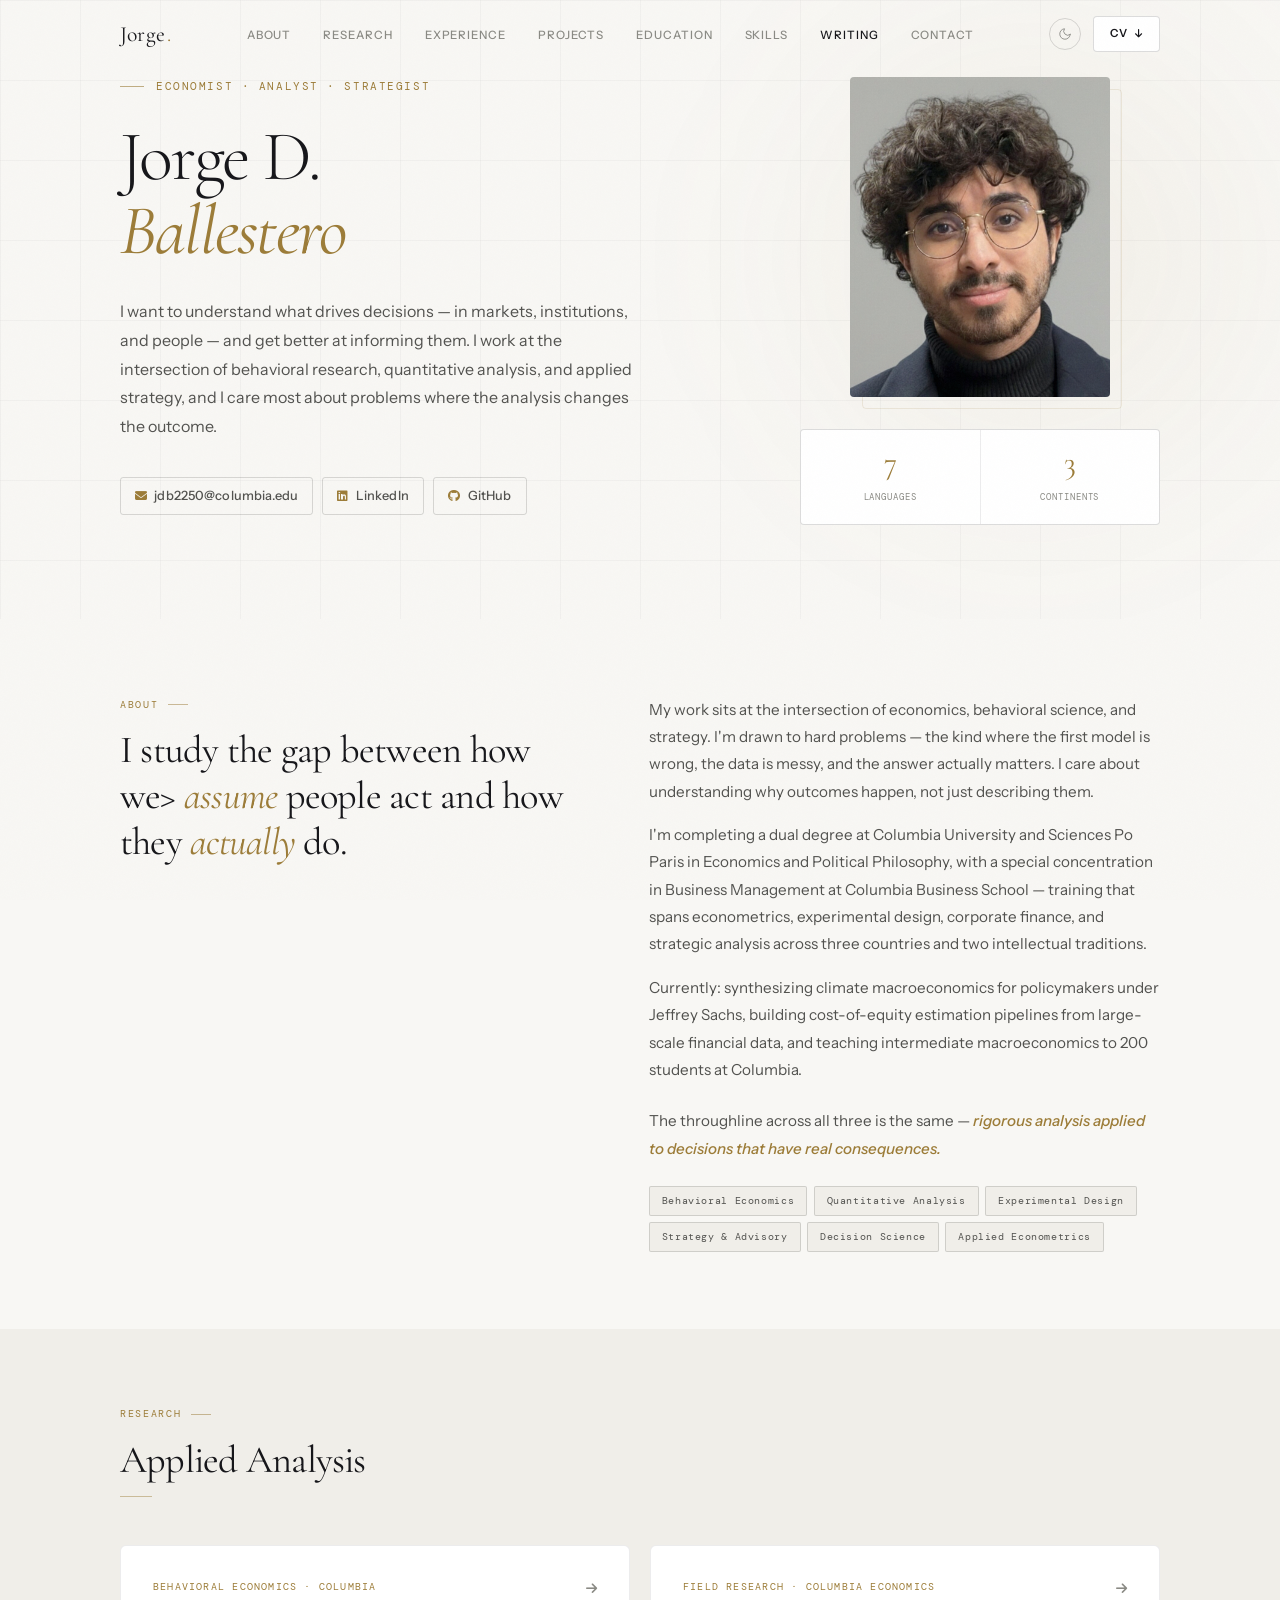
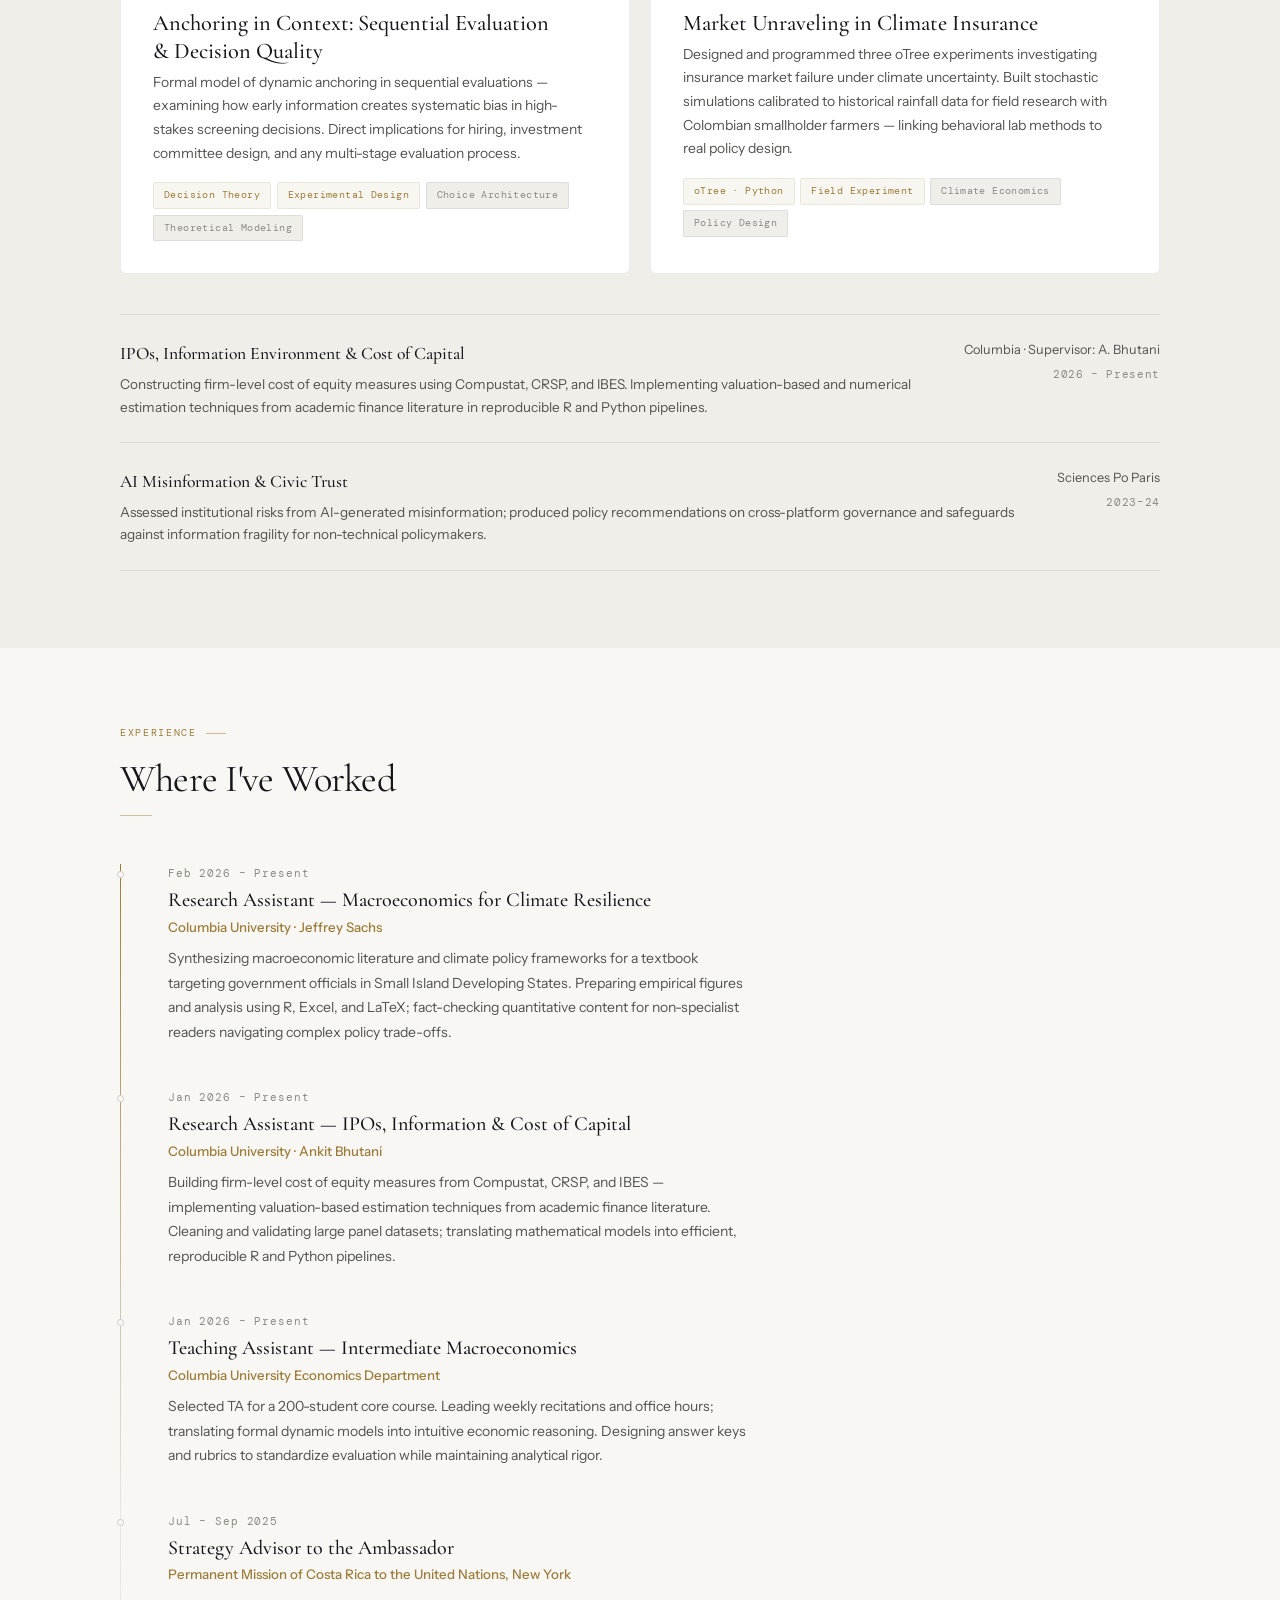
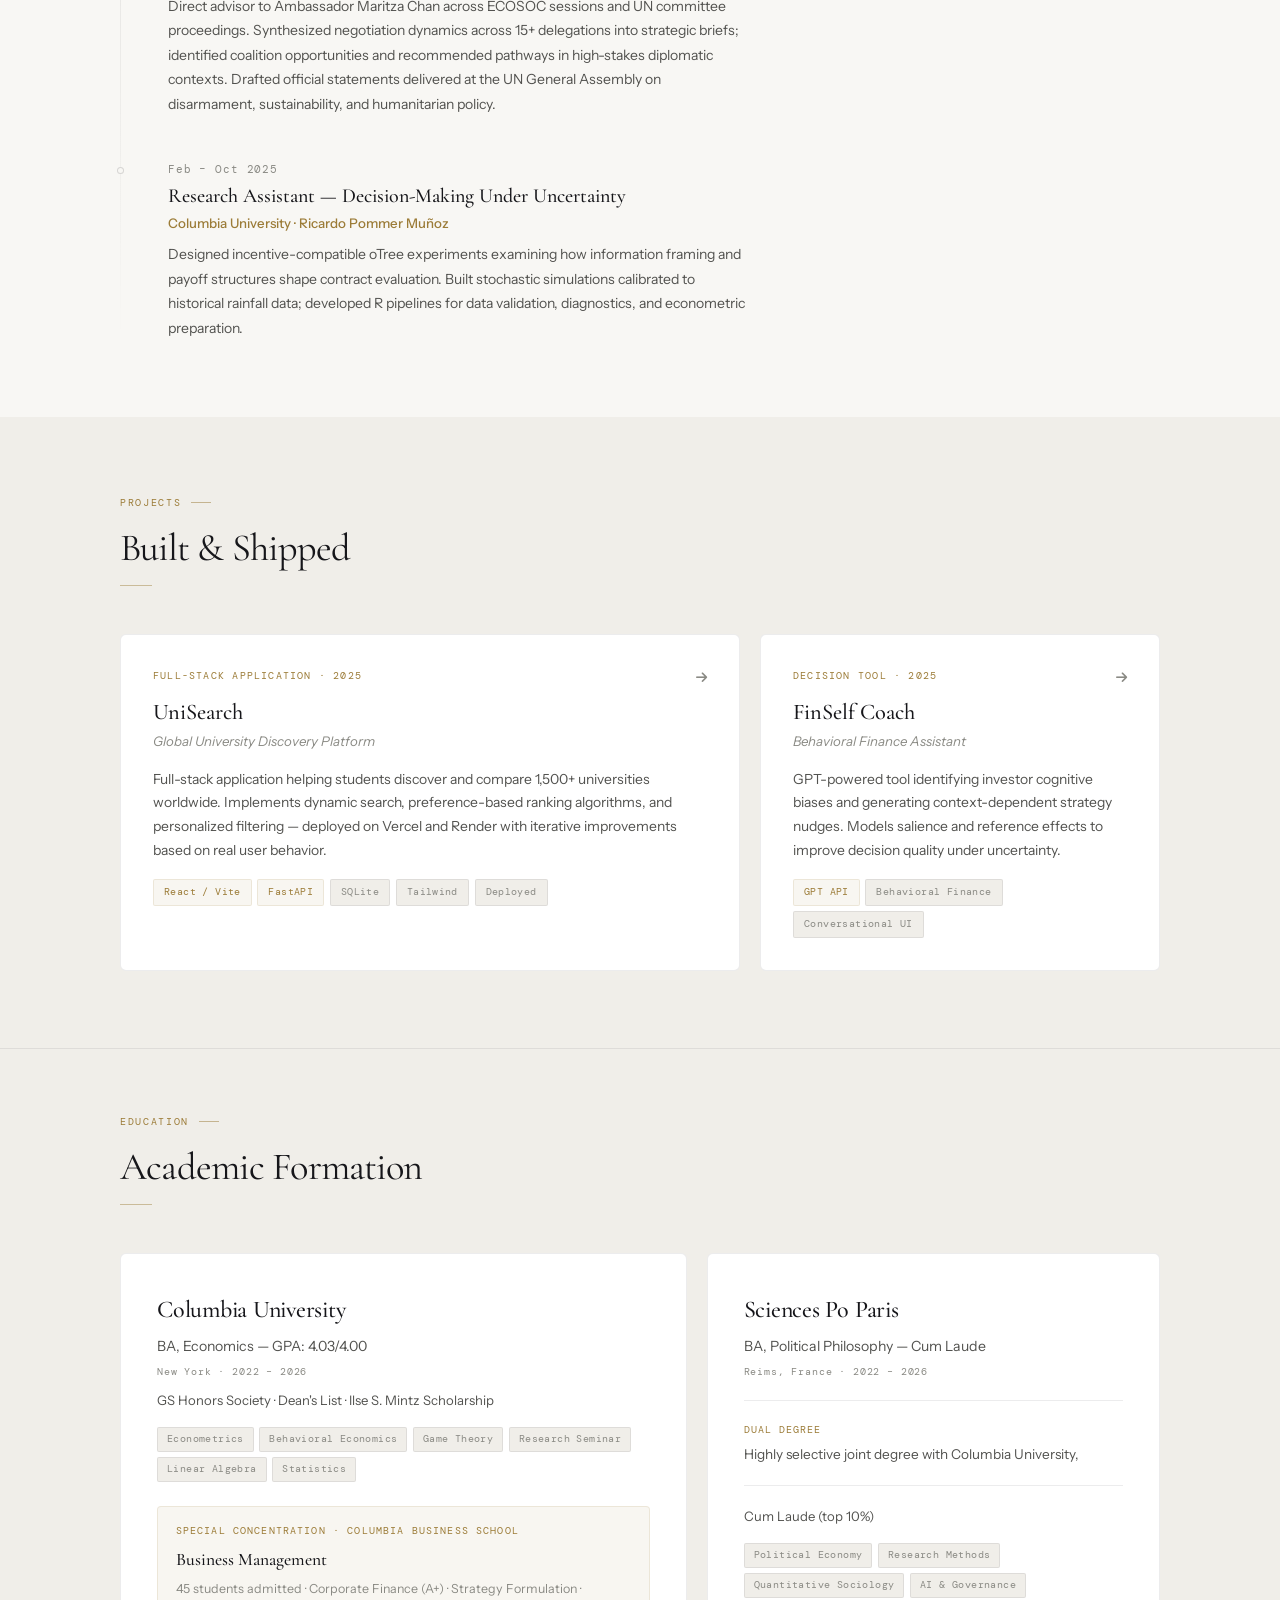
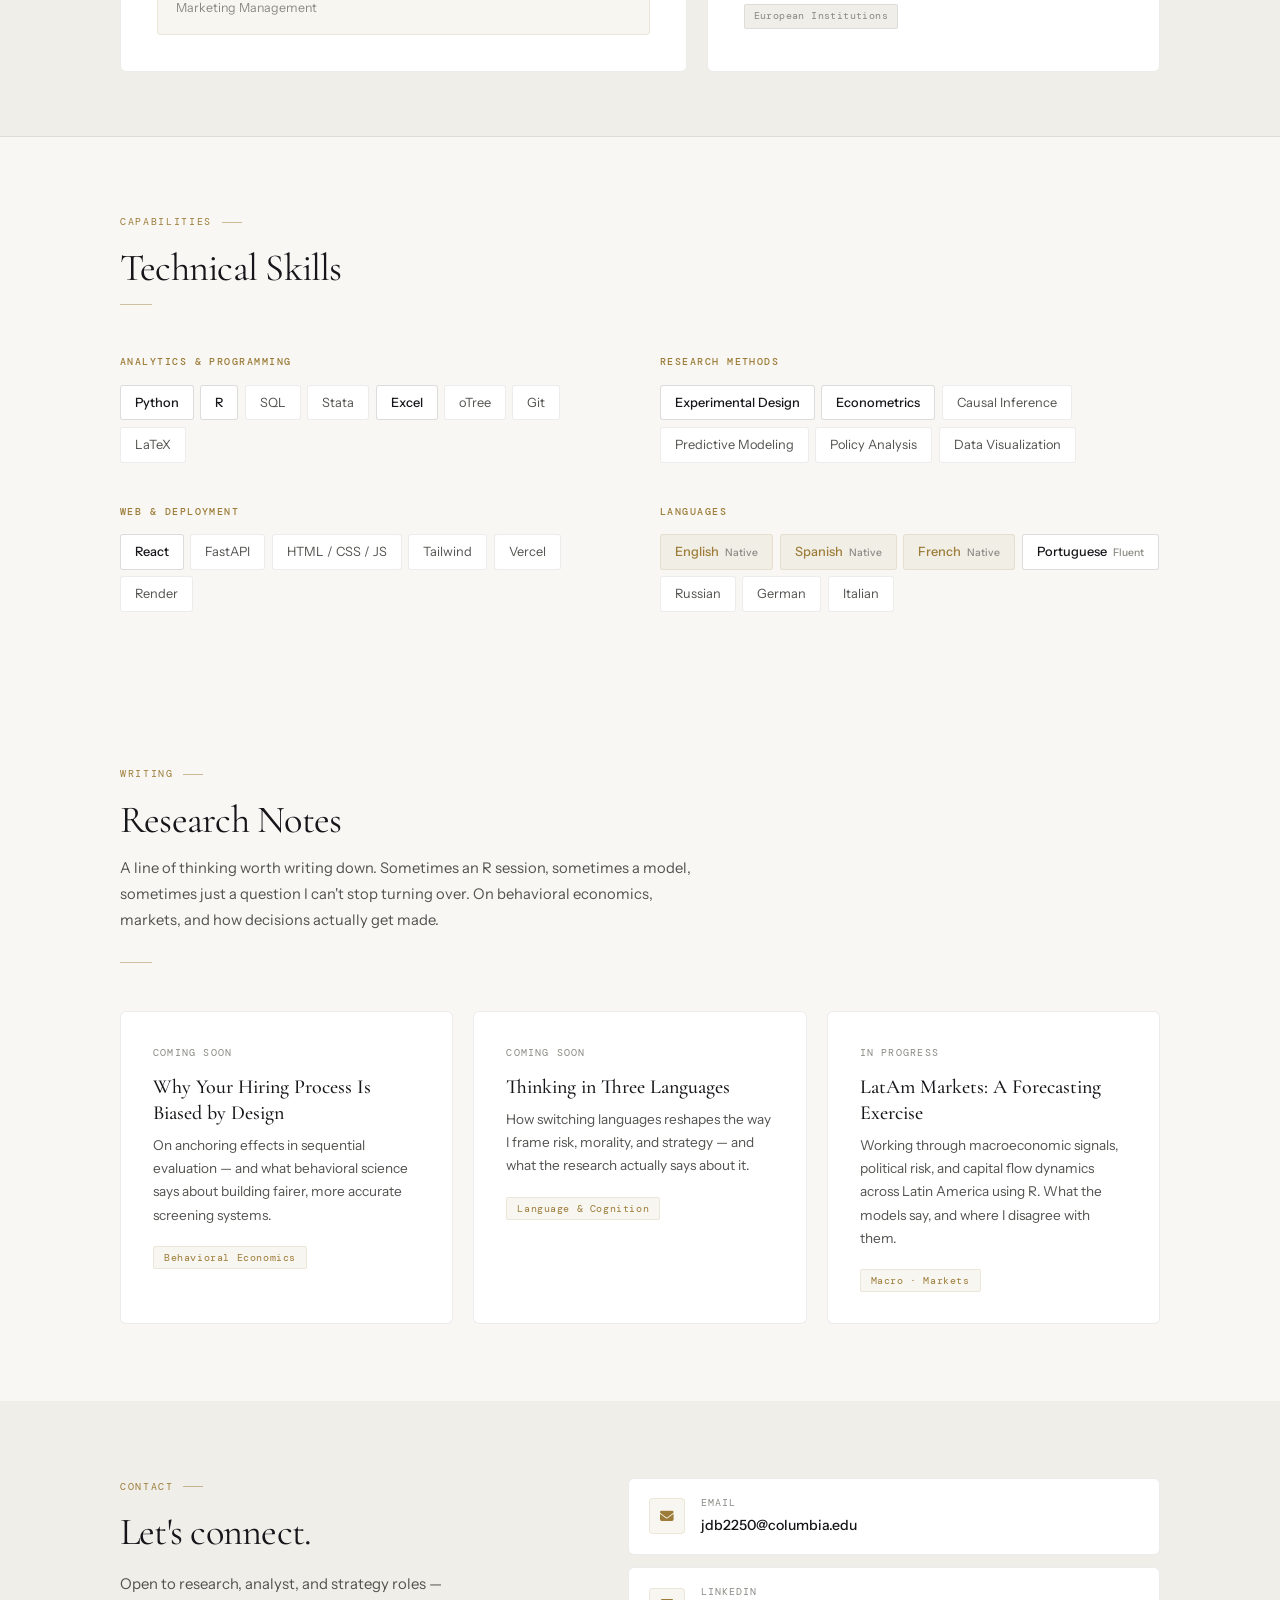
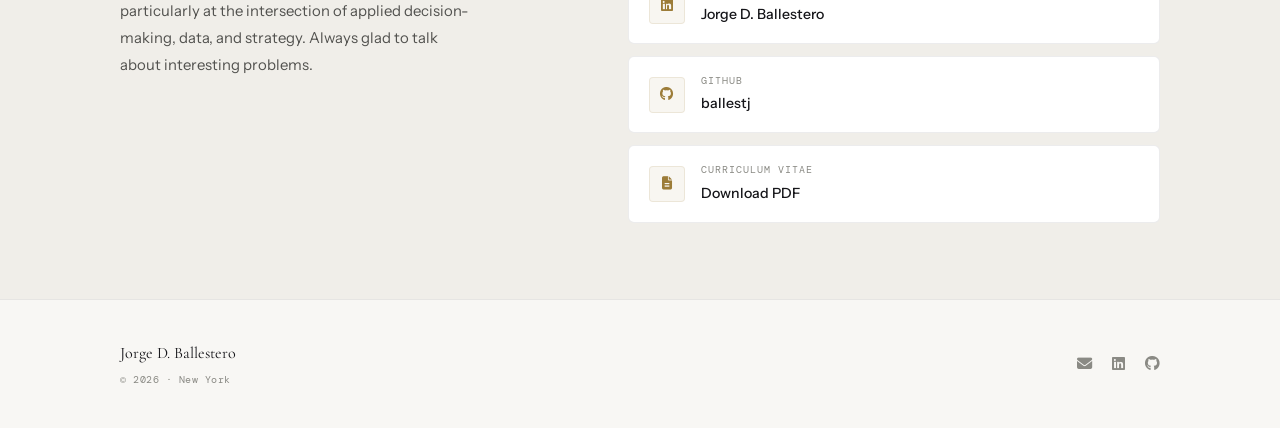
==== commit 88f1b3ab: "x" ====
--- a/index.html
+++ b/index.html
@@ -94,7 +94,7 @@
             <div class="about-grid">
                 <div class="about-left">
                     <span class="section-label">About</span>
-                    <h2 class="section-heading">Rigorous analysis.<br><em>Actionable insight.</em></h2>
+                    <h2 class="section-heading">I study the gap between how we><em> assume </em>people act and how they<em> actually </em> do.</h2>
                 </div>
                 <div class="about-right">
                     <p>My work sits at the intersection of economics, behavioral science, and strategy. I'm drawn to hard problems — the kind where the first model is wrong, the data is messy, and the answer actually matters. I care about understanding why outcomes happen, not just describing them.</p>
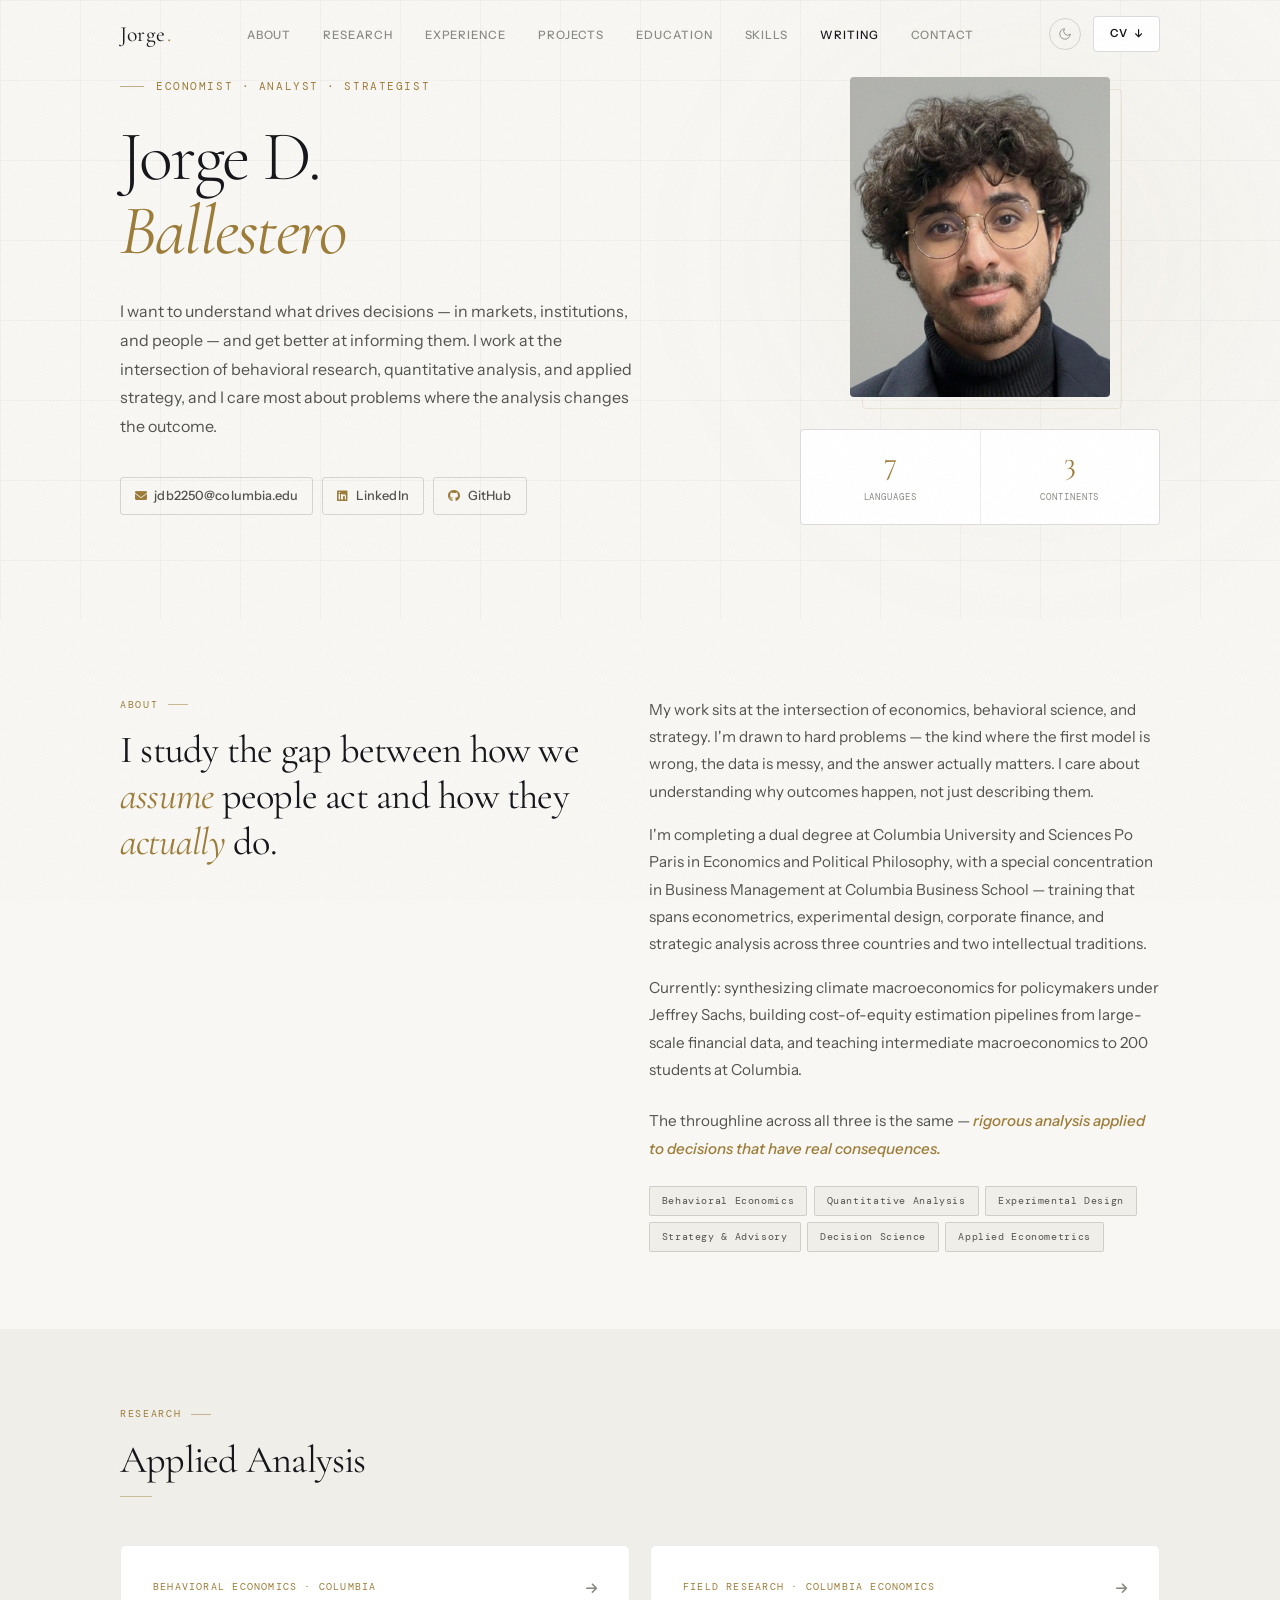
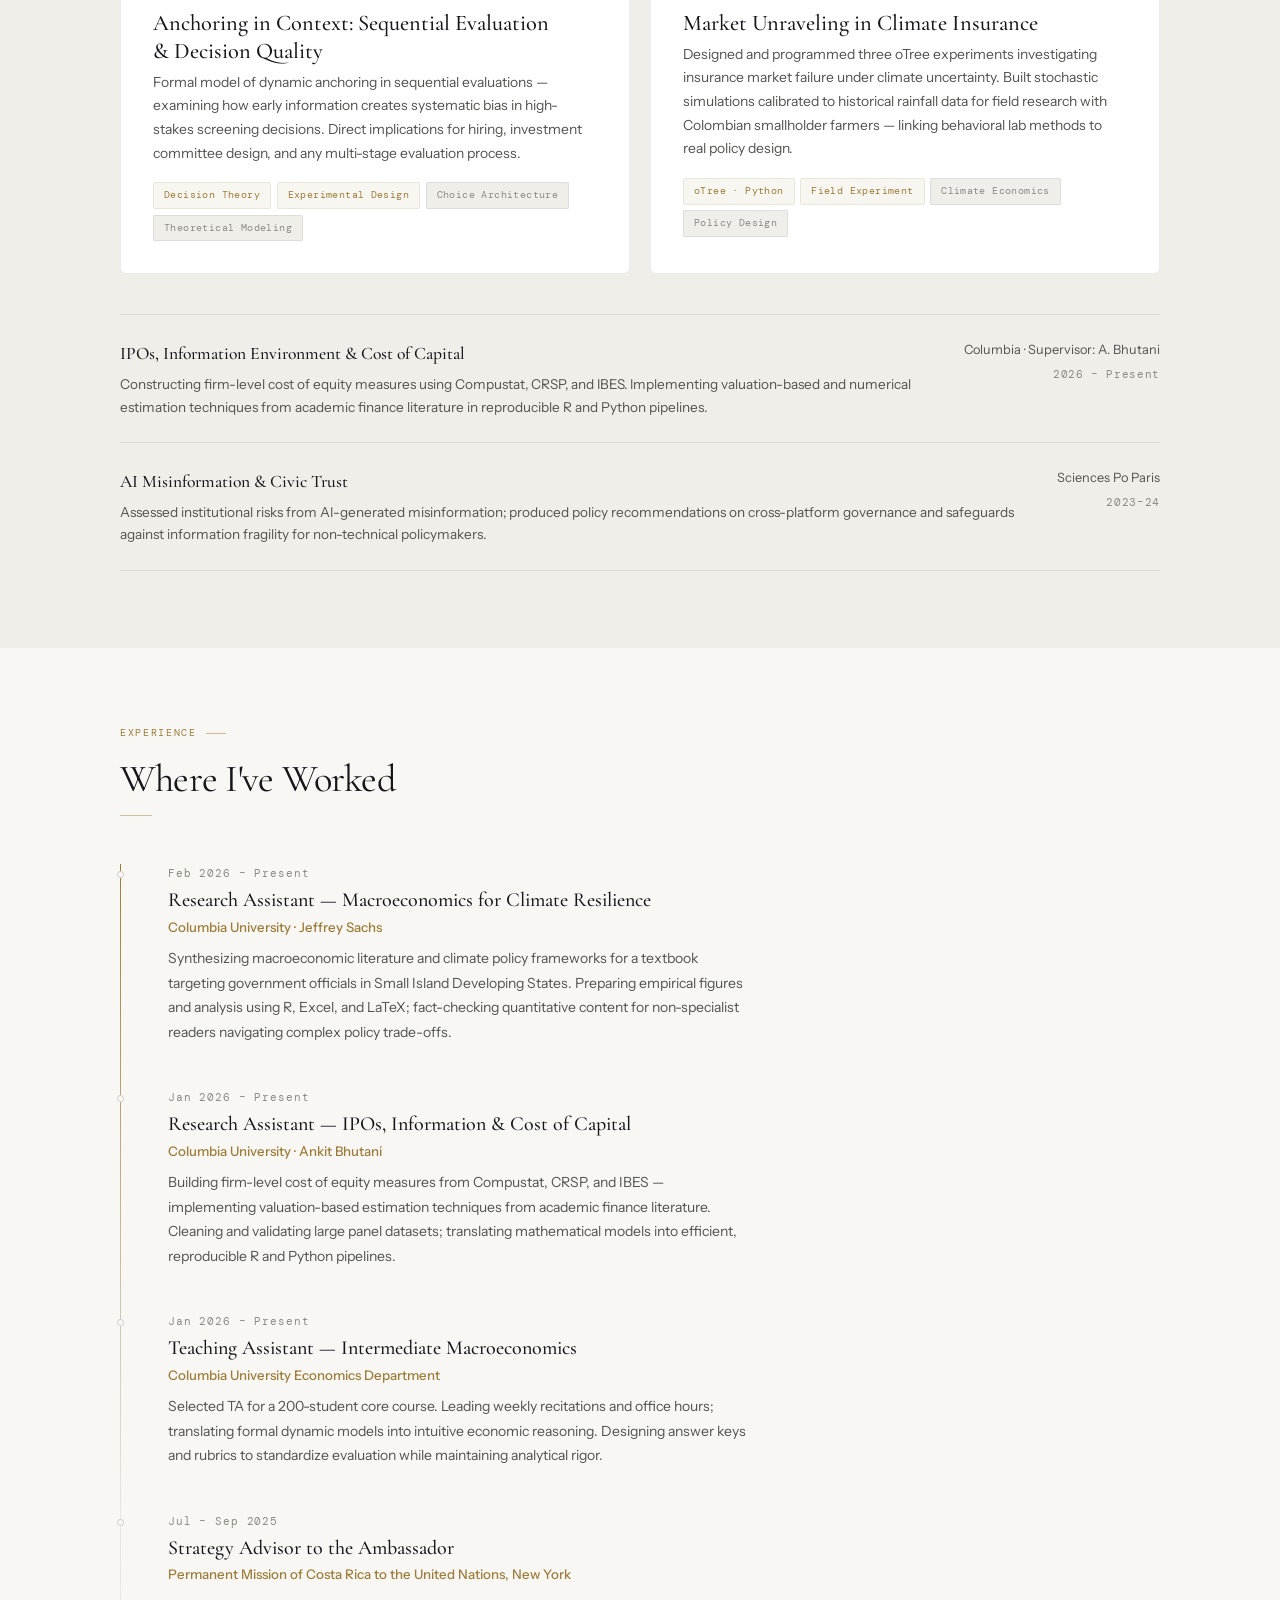
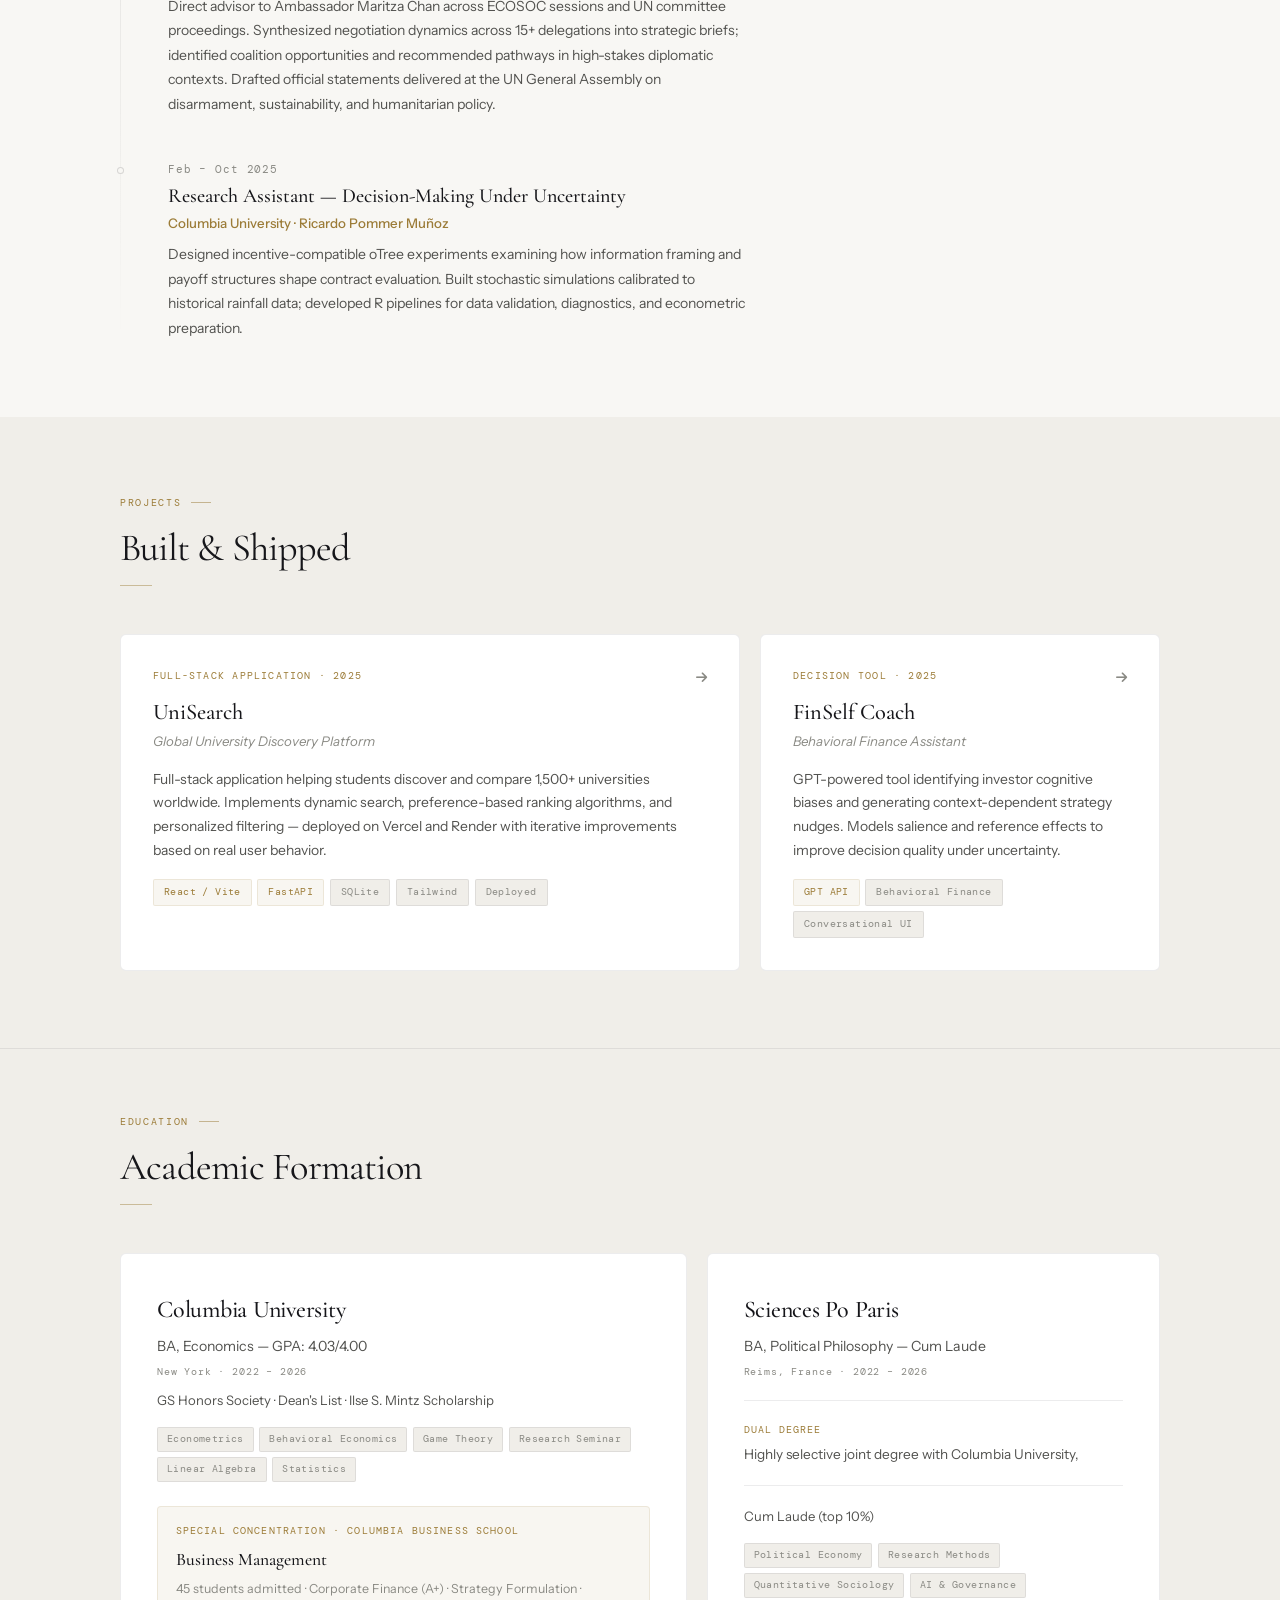
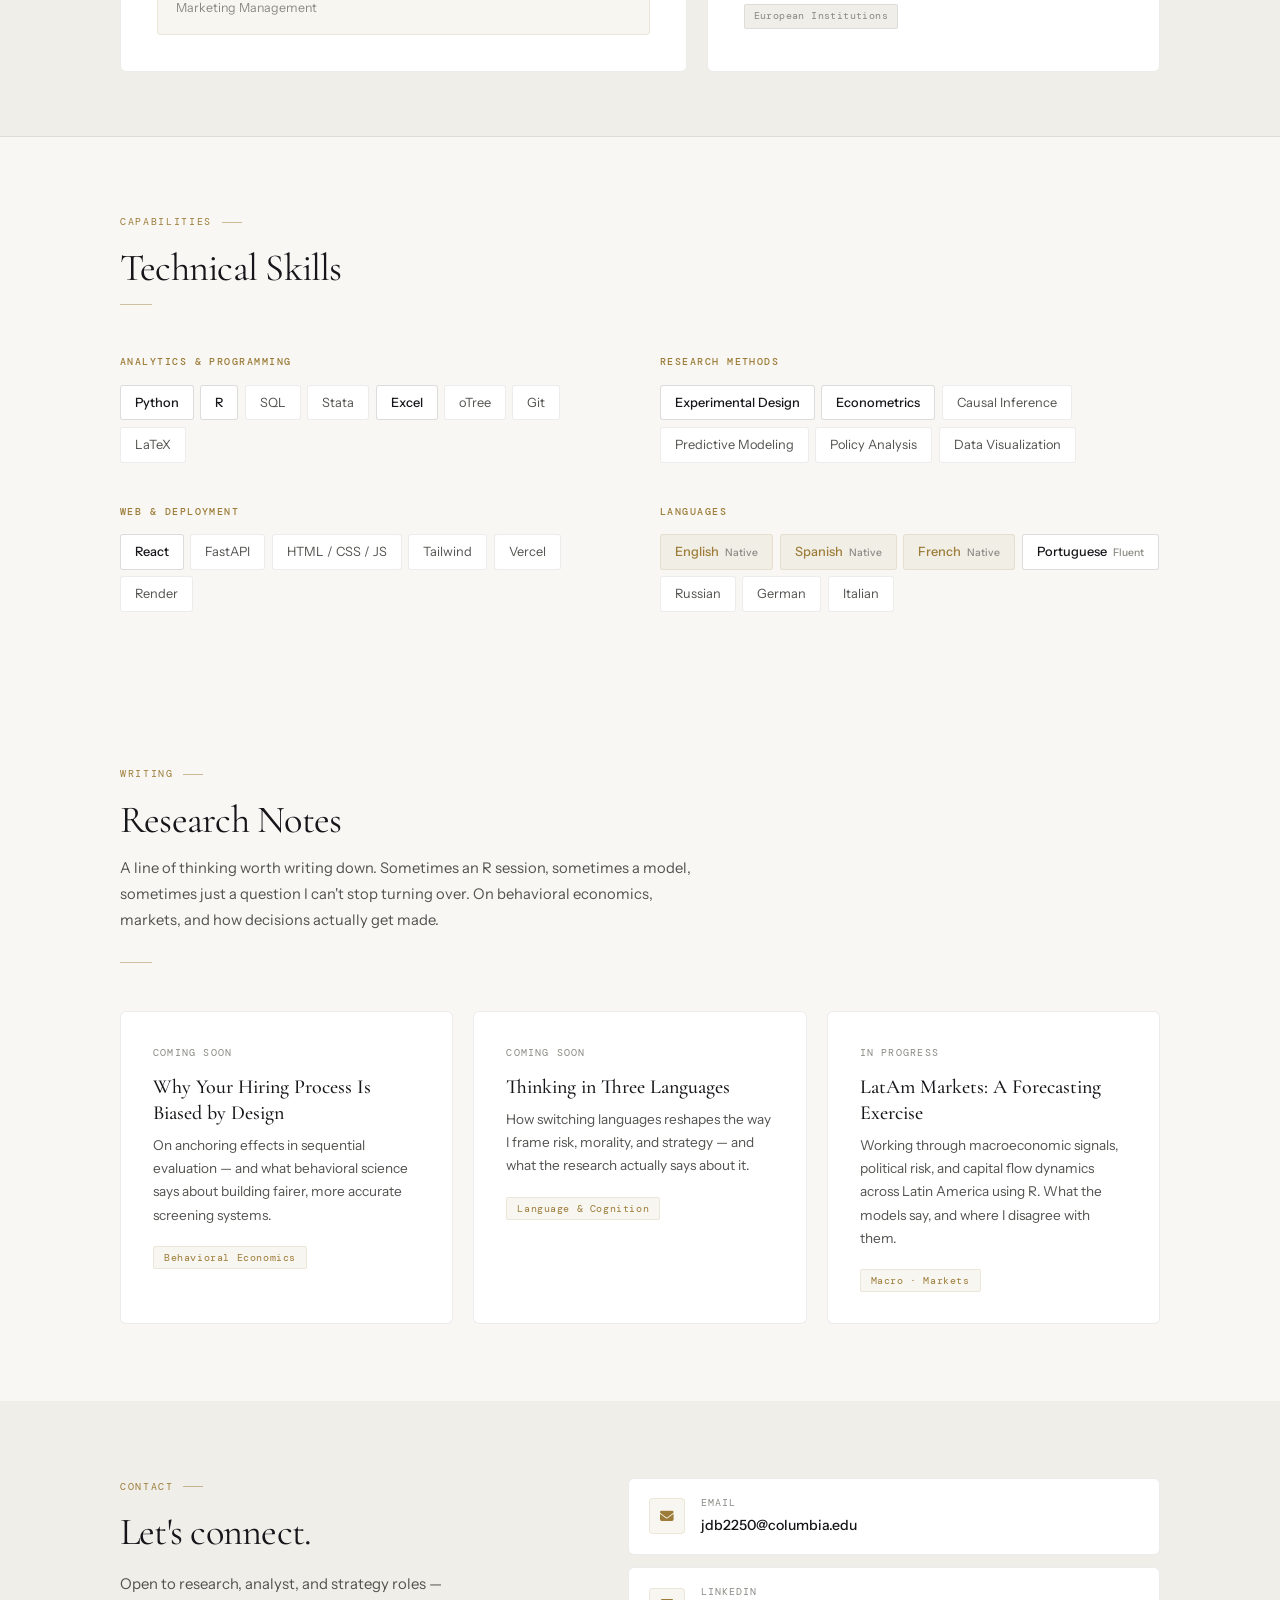
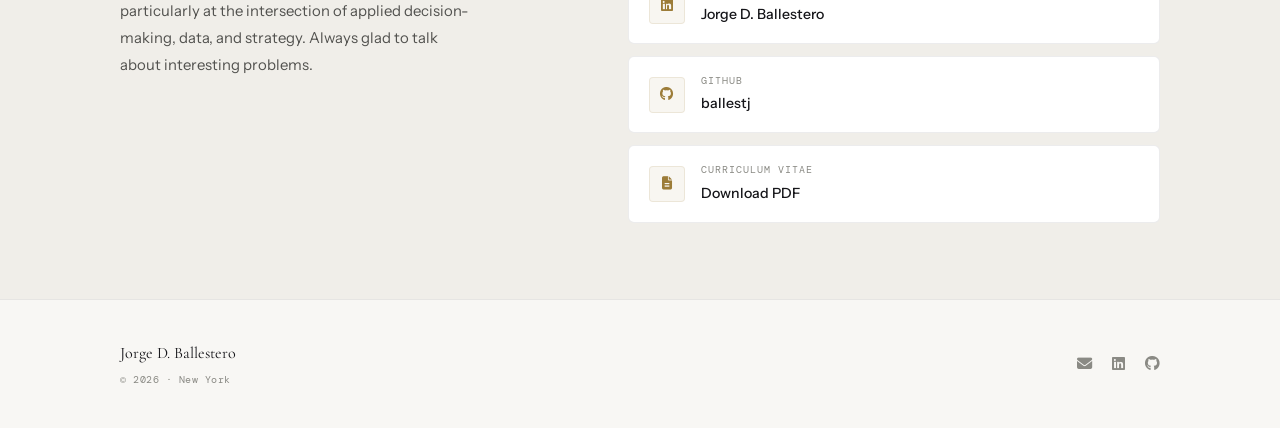
==== commit e0874f3d: "x" ====
--- a/index.html
+++ b/index.html
@@ -94,7 +94,7 @@
             <div class="about-grid">
                 <div class="about-left">
                     <span class="section-label">About</span>
-                    <h2 class="section-heading">I study the gap between how we><em> assume </em>people act and how they<em> actually </em> do.</h2>
+                    <h2 class="section-heading">I study the gap between how we<em> assume </em>people act and how they<em> actually </em> do.</h2>
                 </div>
                 <div class="about-right">
                     <p>My work sits at the intersection of economics, behavioral science, and strategy. I'm drawn to hard problems — the kind where the first model is wrong, the data is messy, and the answer actually matters. I care about understanding why outcomes happen, not just describing them.</p>
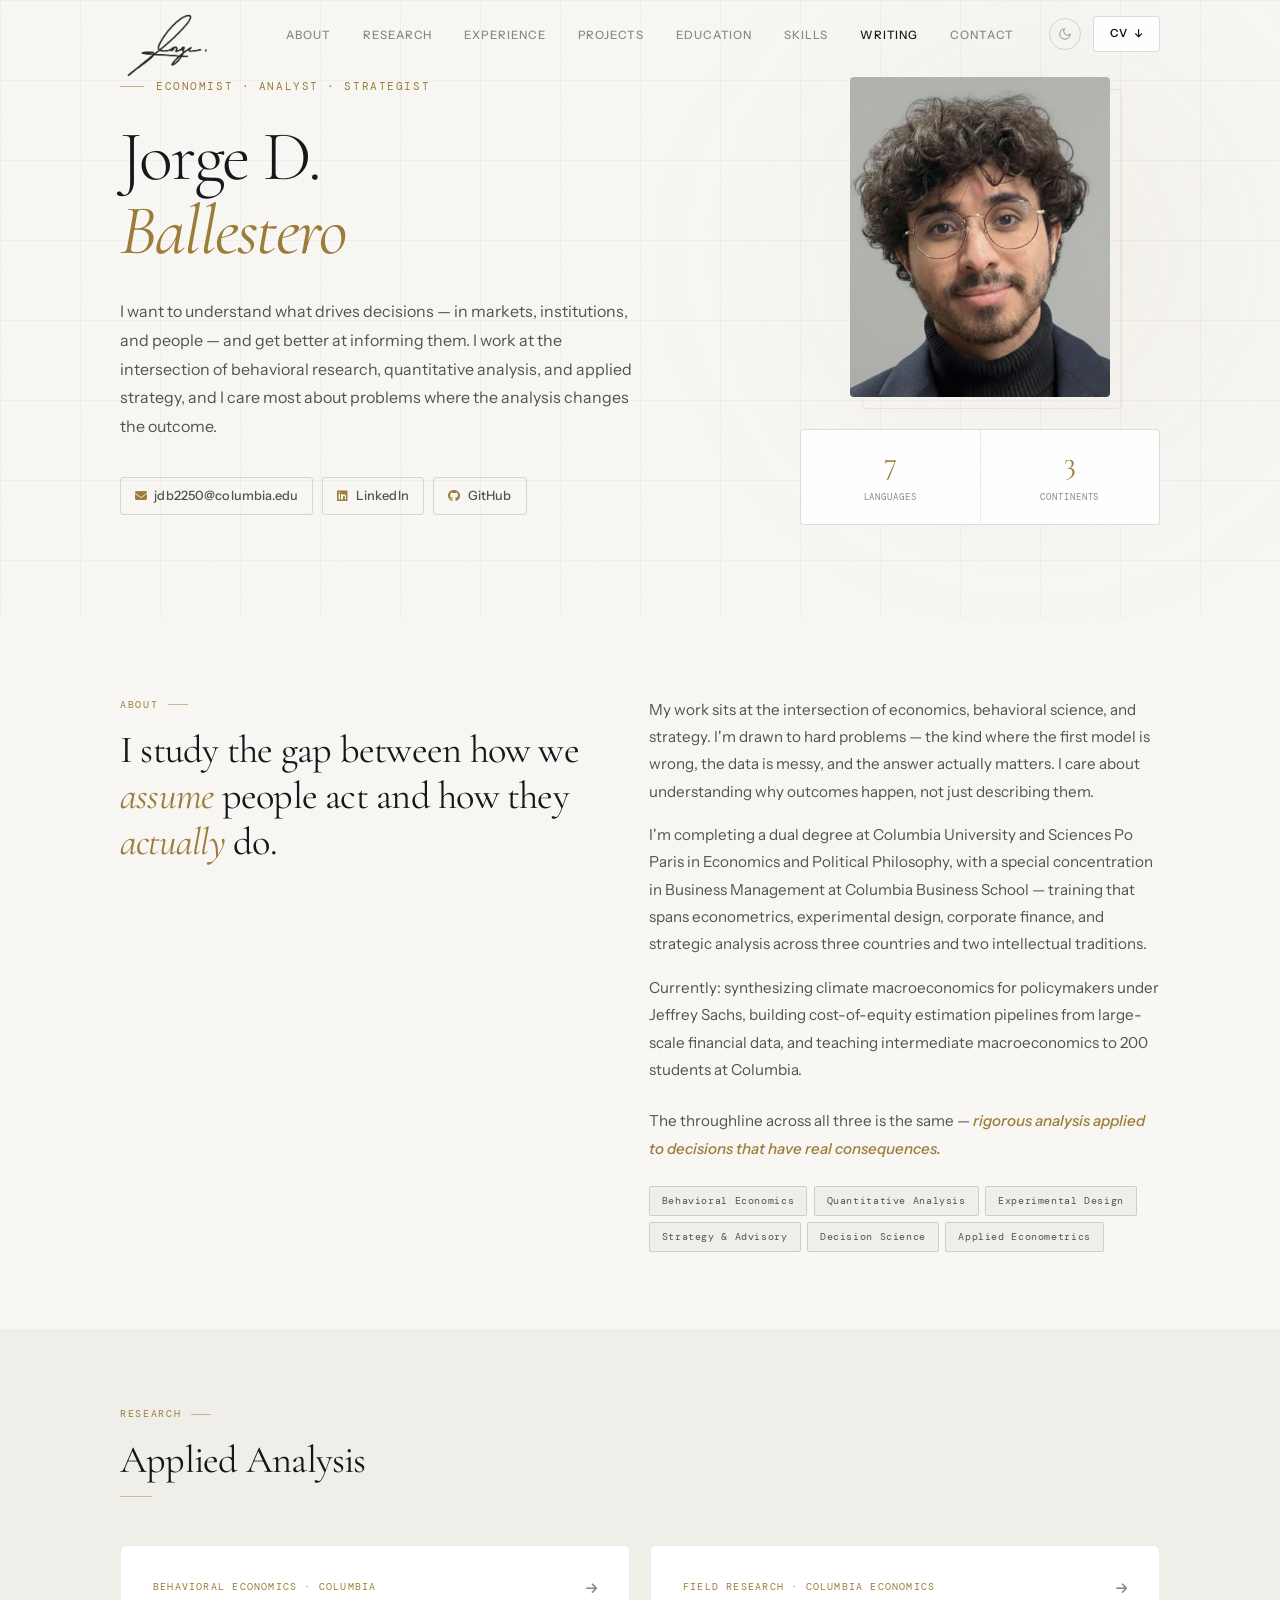
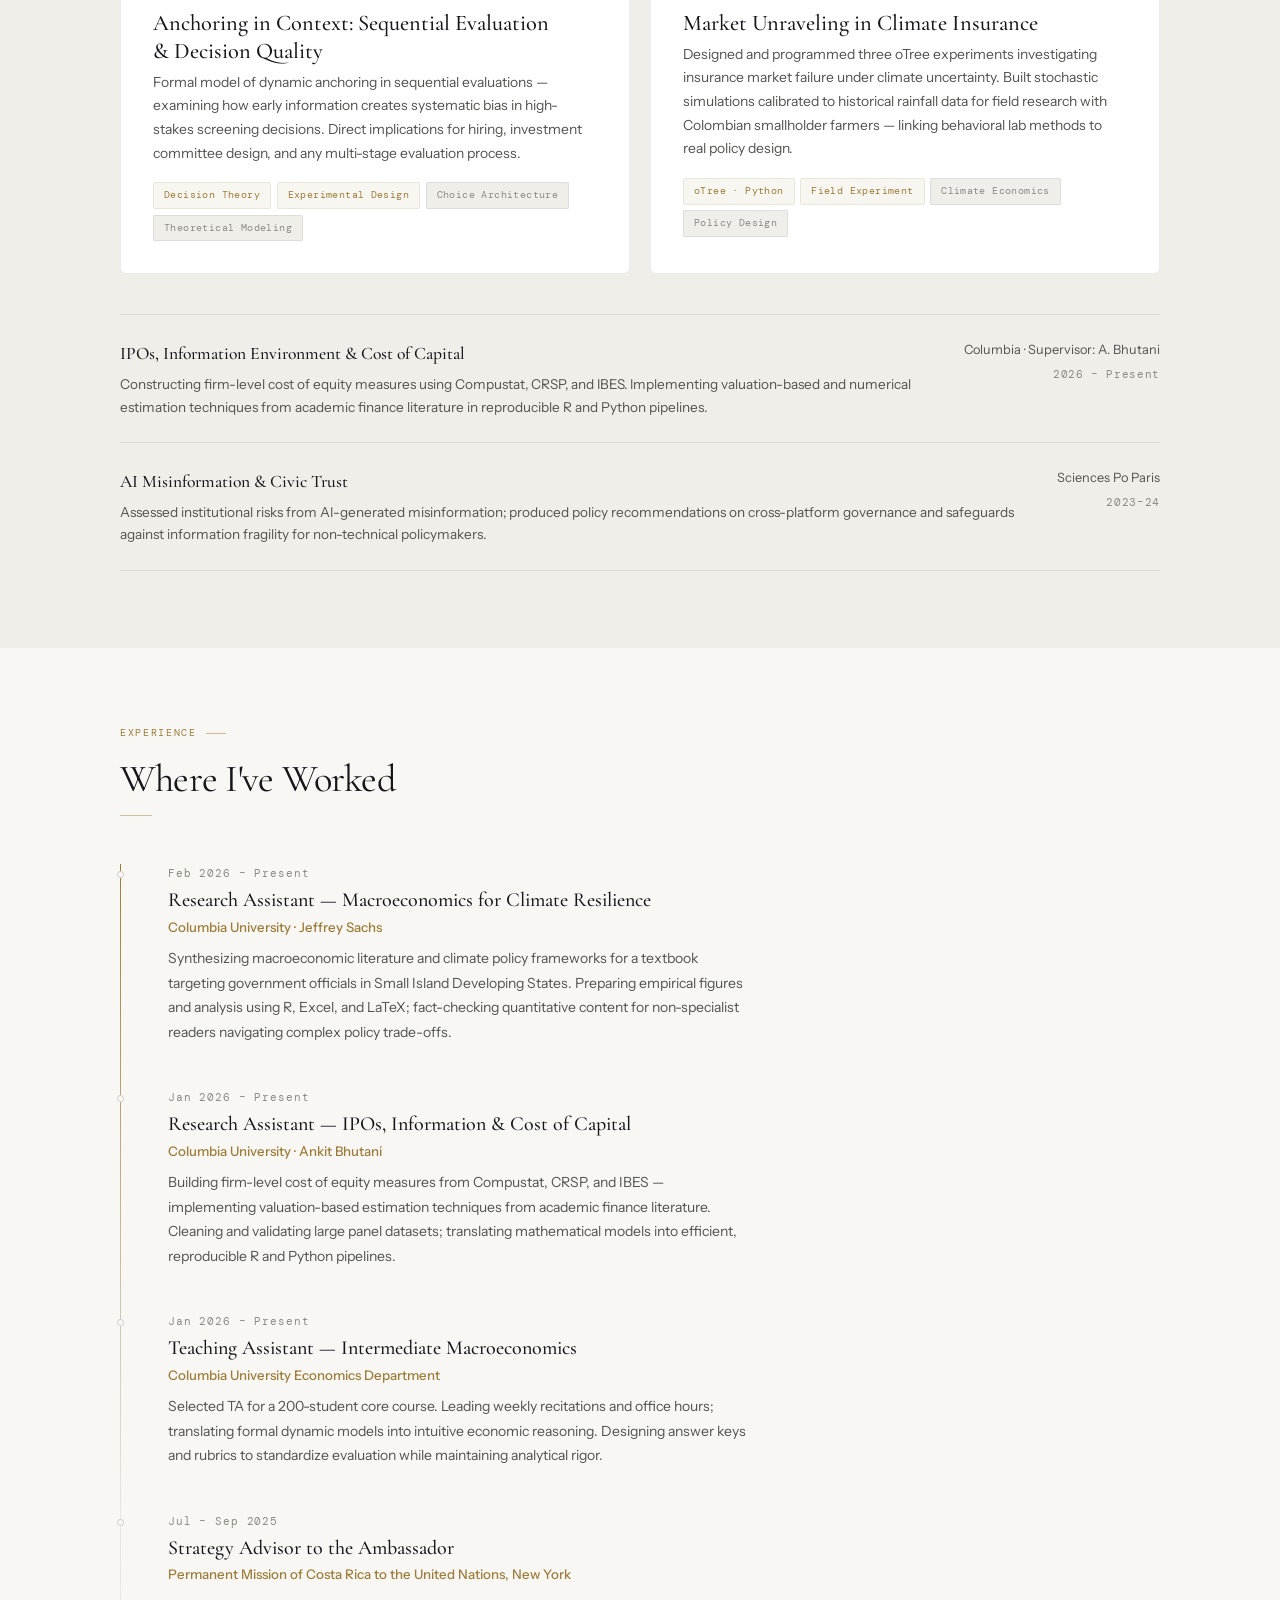
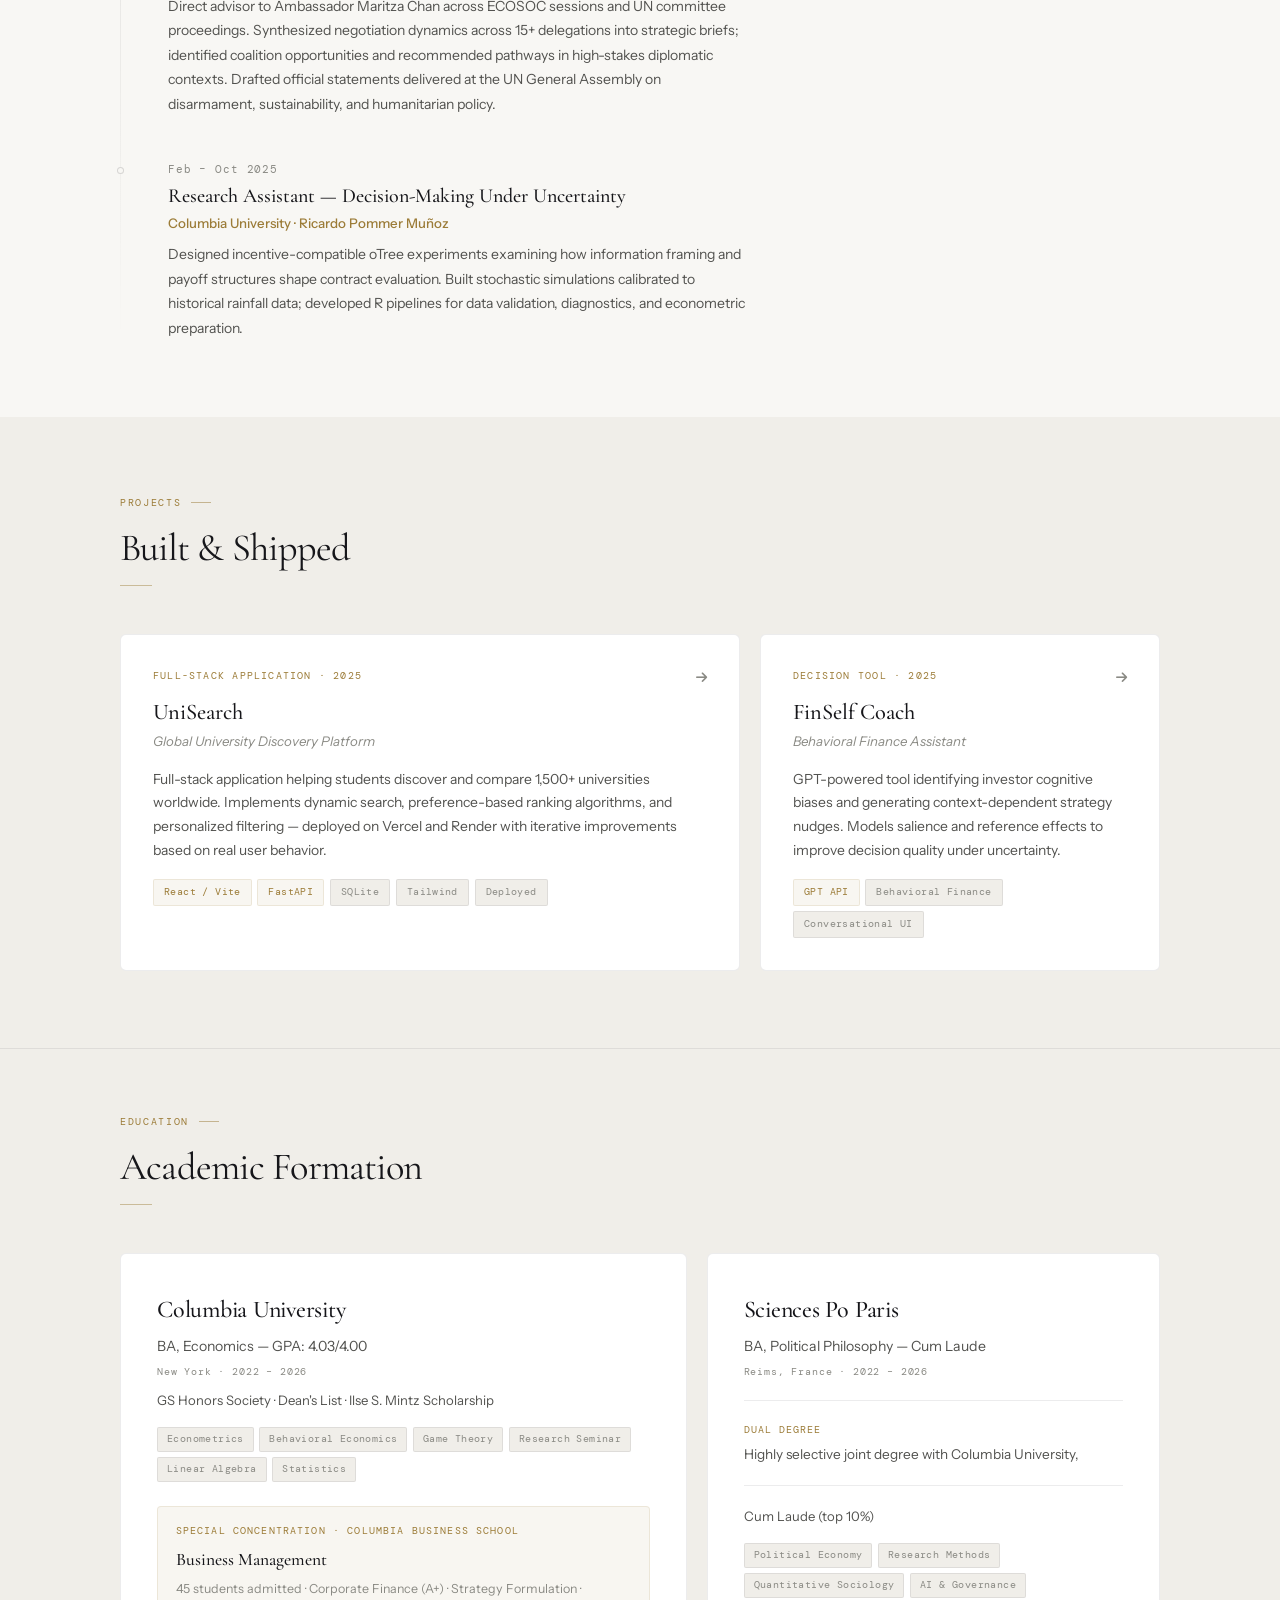
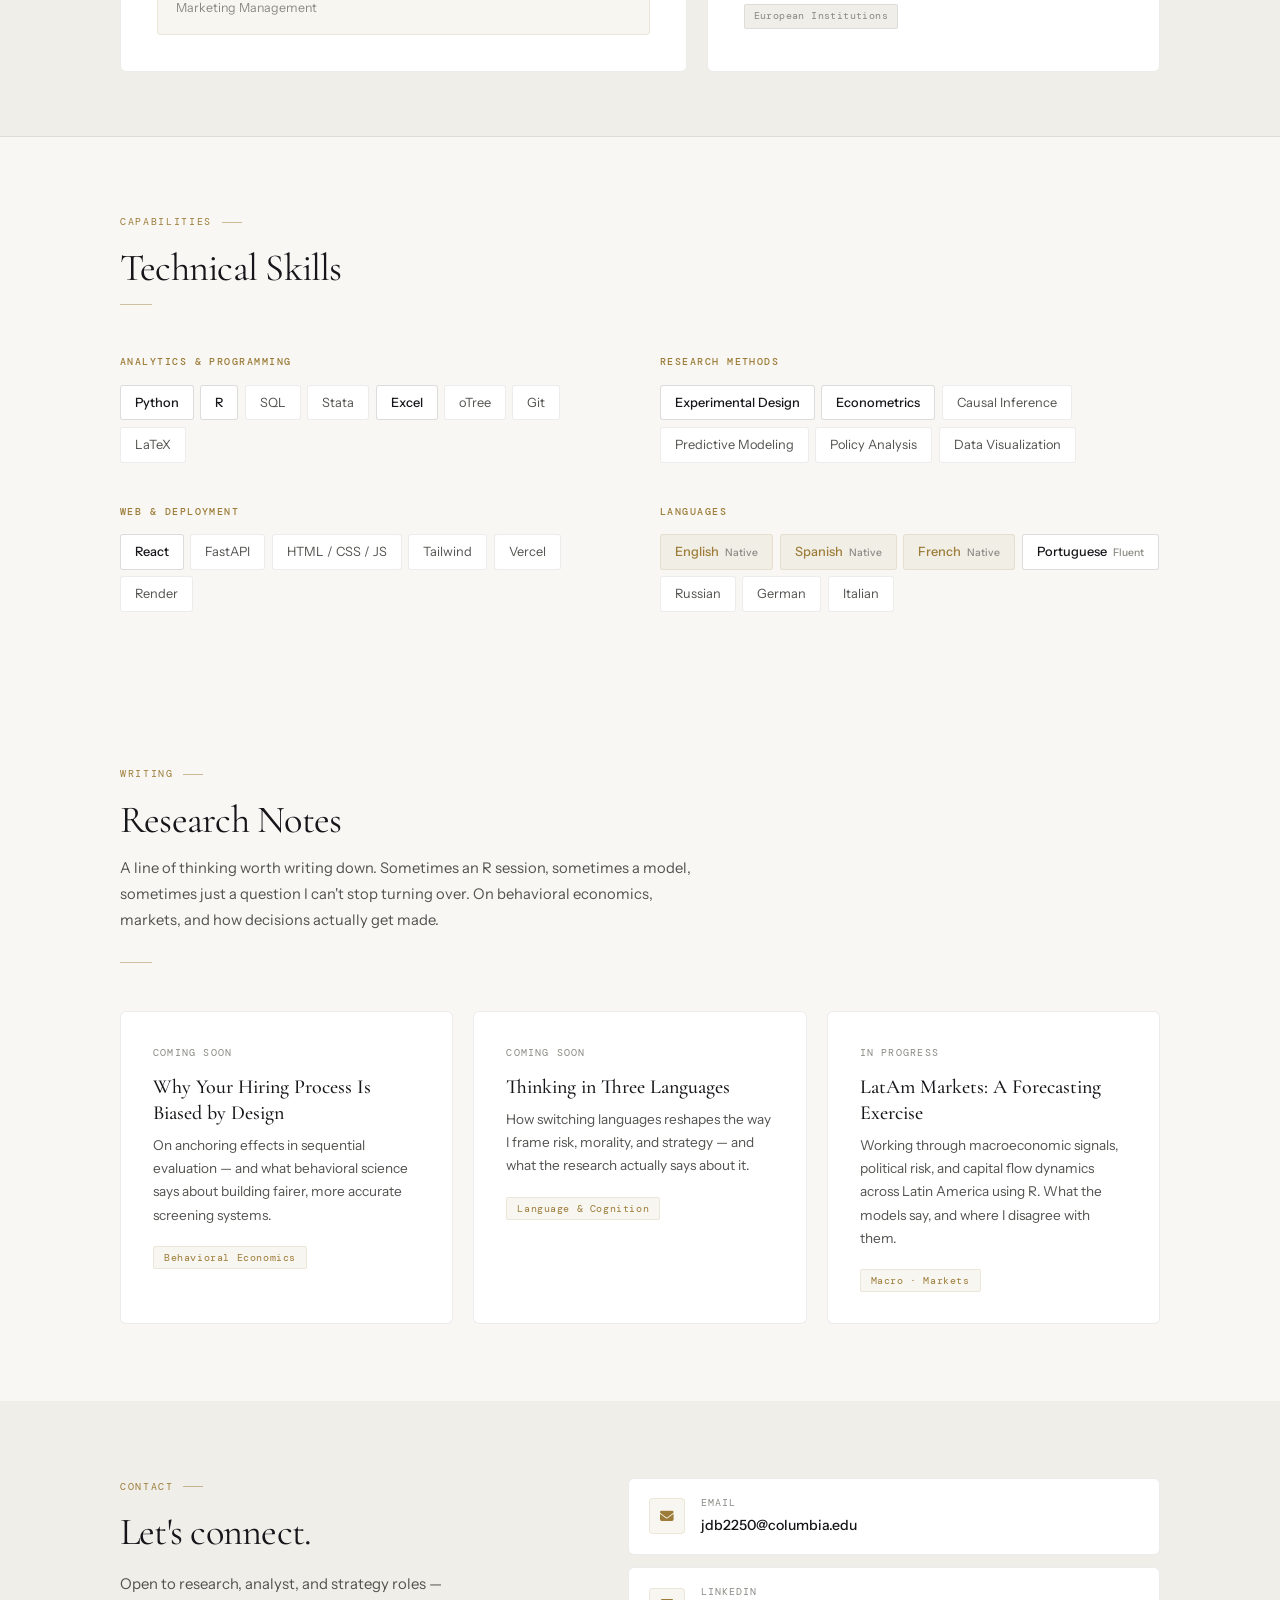
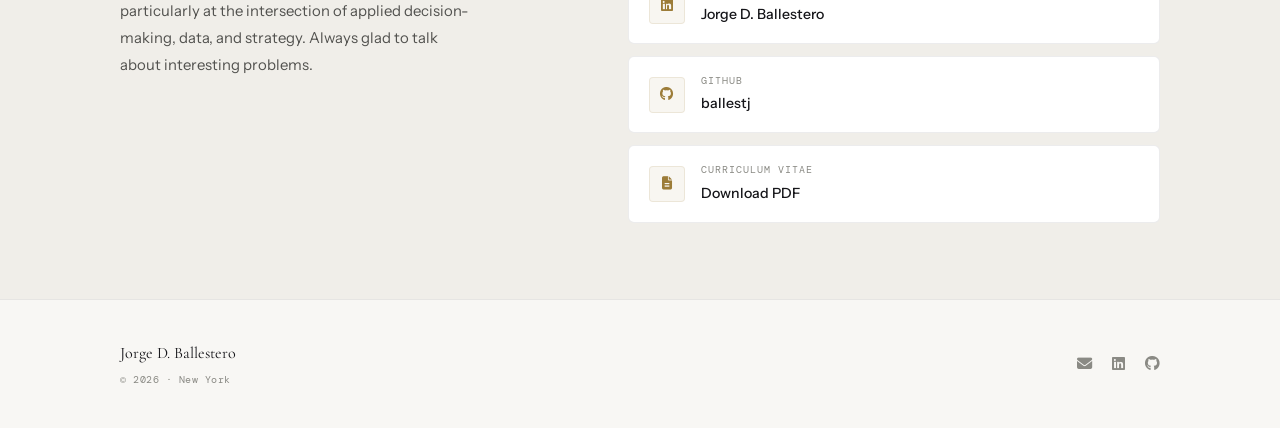
==== commit da6c8ea8: "signature" ====
--- a/index.html
+++ b/index.html
@@ -21,7 +21,7 @@
     <!-- NAVIGATION -->
     <nav class="nav" id="nav">
         <div class="nav-inner">
-            <a href="#" class="nav-wordmark">Jorge<span class="nav-dot">.</span></a>
+            <a href="#" class="nav-wordmark"><img src="assets/signature.png" alt="Jorge Ballestero" class="nav-signature"></a>
             <ul class="nav-links" id="nav-links">
                 <li><a href="#about">About</a></li>
                 <li><a href="#research">Research</a></li>
--- a/css/style.css
+++ b/css/style.css
@@ -1530,4 +1530,27 @@
            gap: 1.5rem;
            text-align: center;
        }
-   }+   }
+
+   .nav-wordmark {
+    display: flex;
+    align-items: center;
+}
+
+.nav-signature {
+    height: 90px;
+    width: auto;
+    display: block;
+    opacity: 0.85;
+    transition: opacity 0.25s ease;
+    margin-right: 1rem;
+    margin-top: 25px;
+}
+
+.nav-signature:hover {
+    opacity: 1;
+}
+
+[data-theme="dark"] .nav-signature {
+    filter: invert(1);
+}
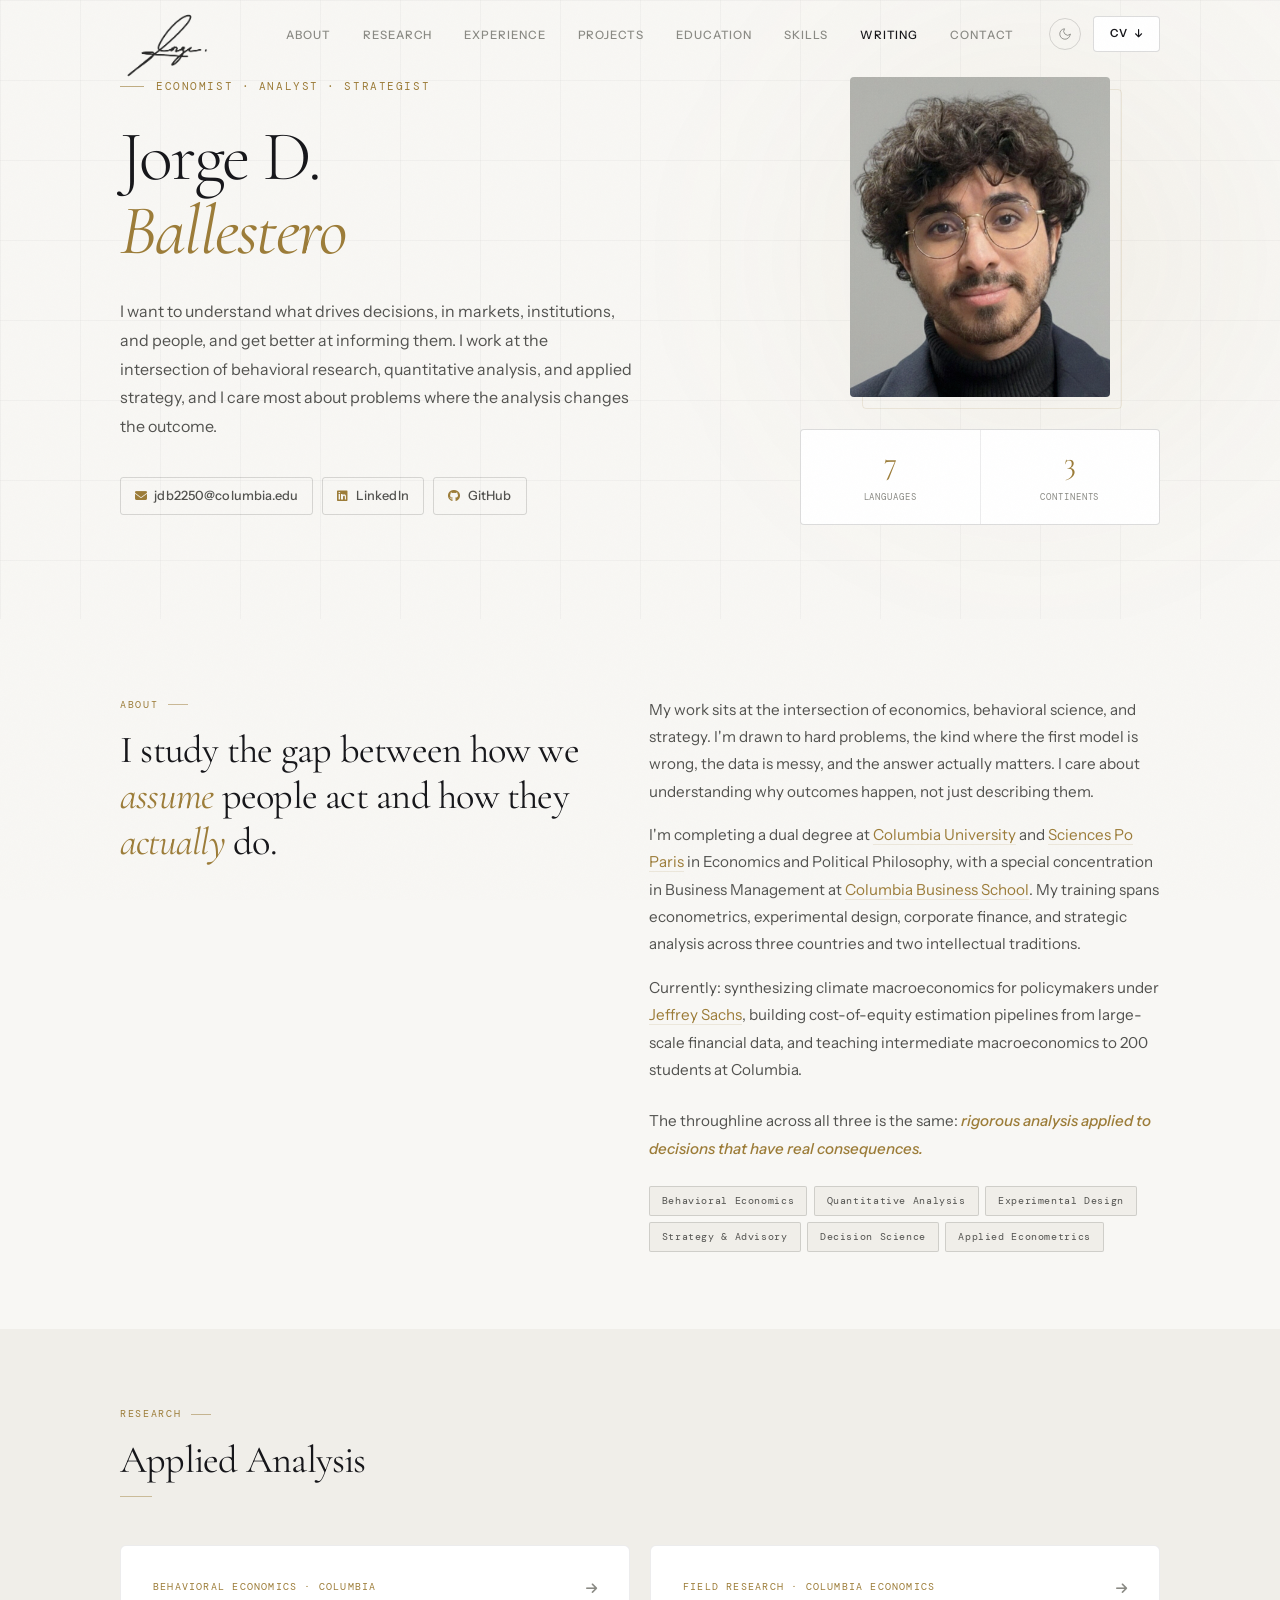
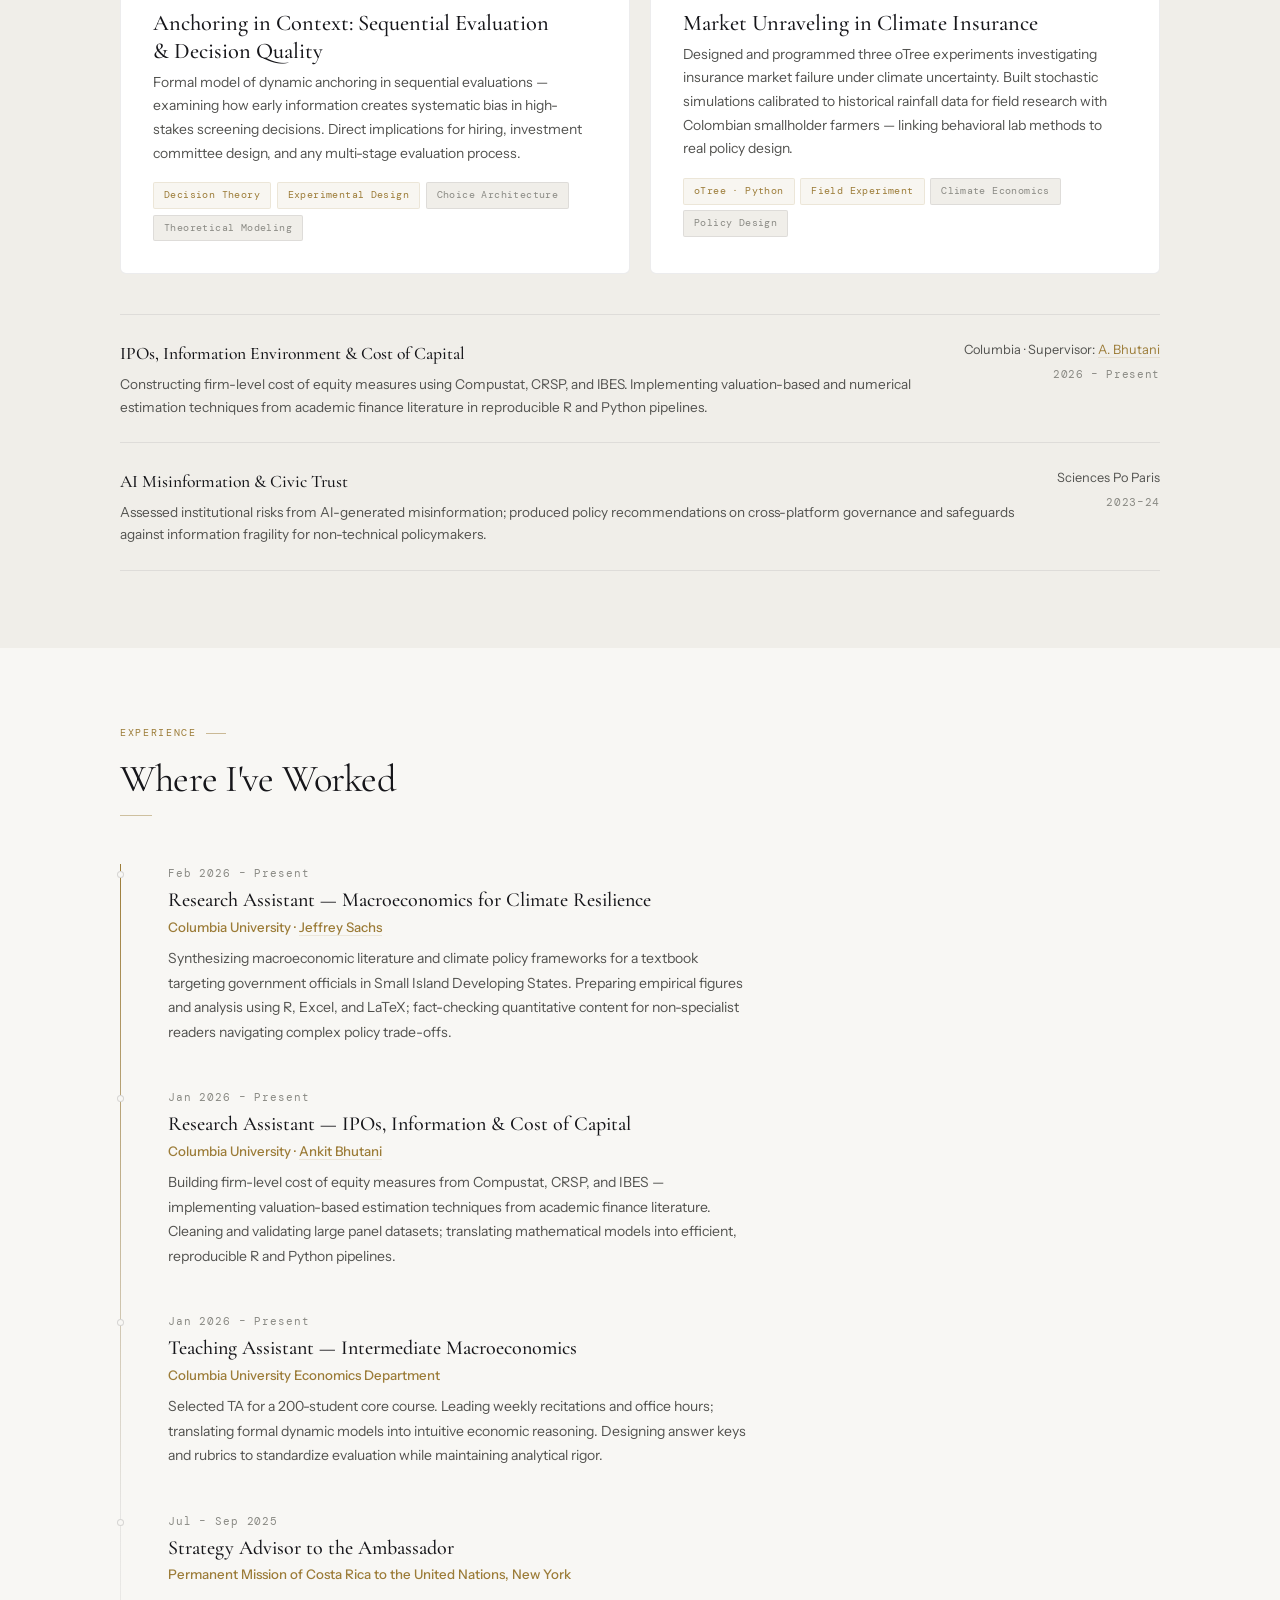
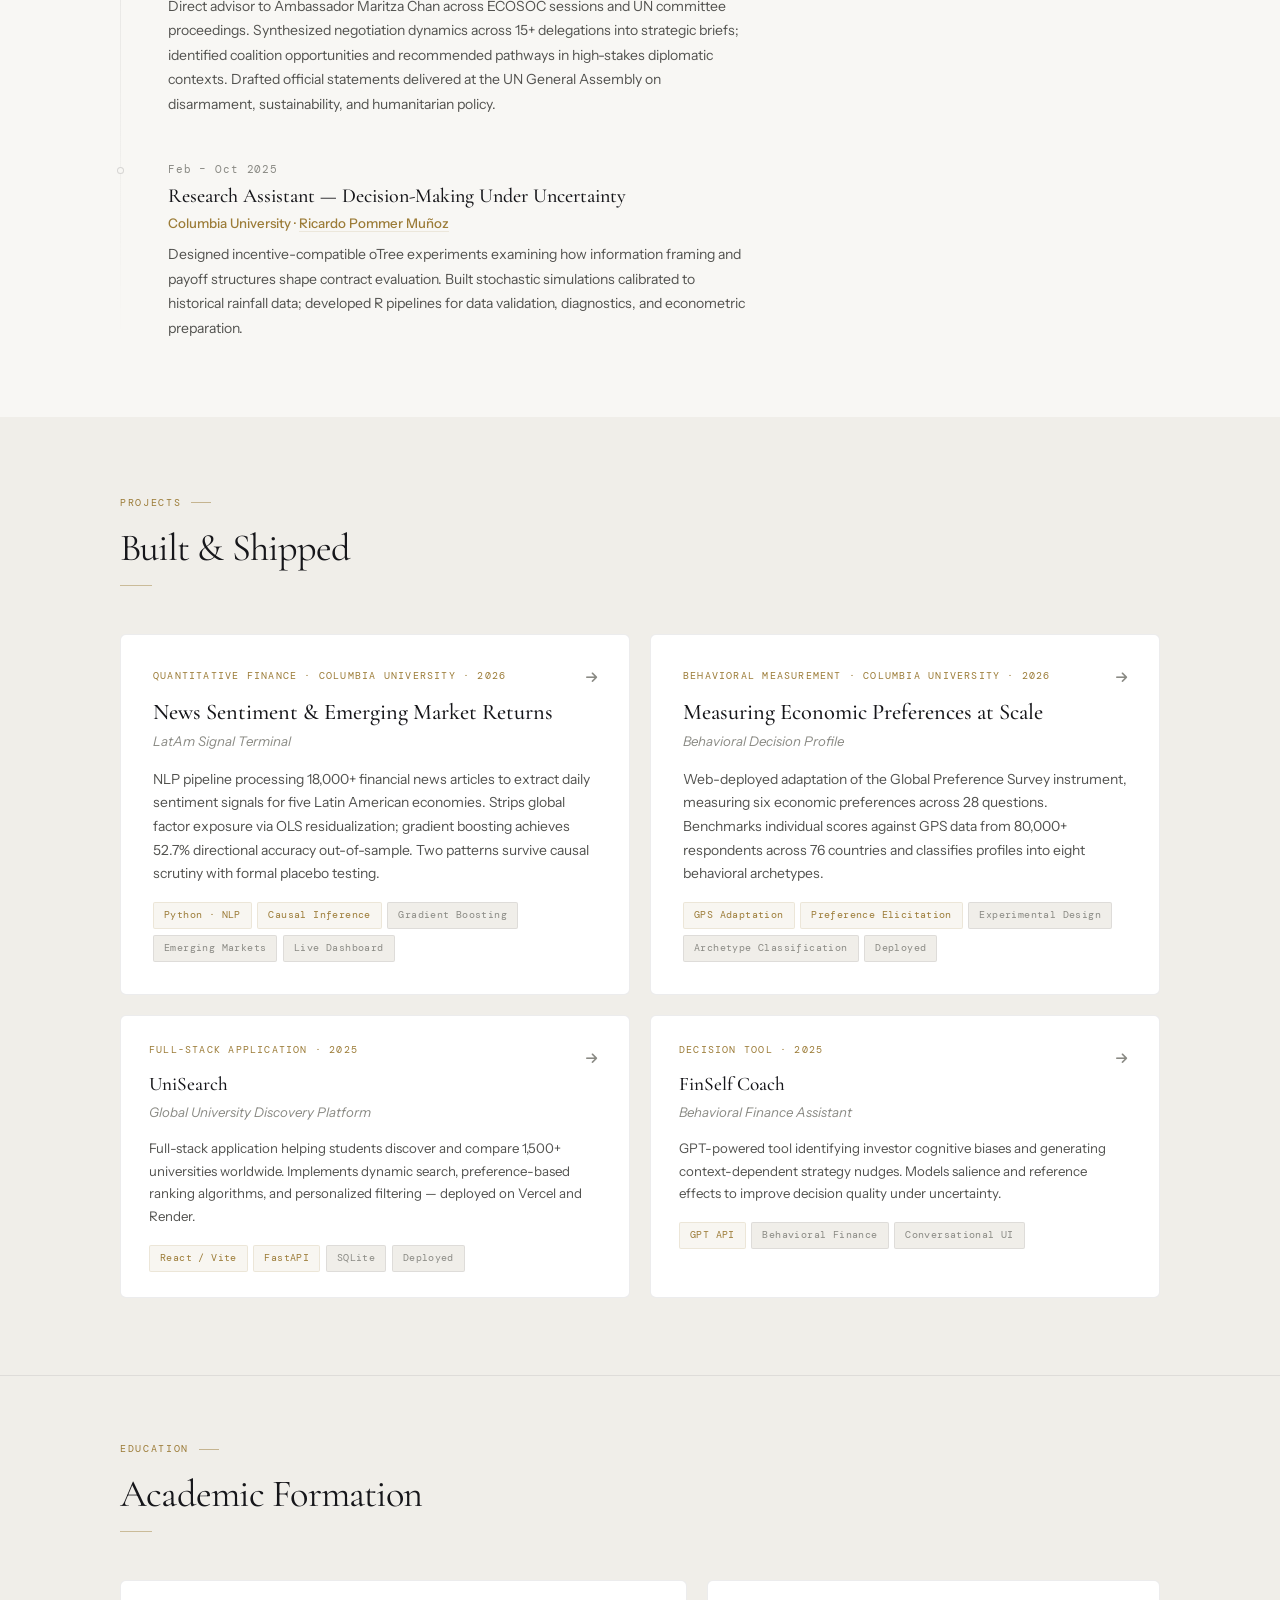
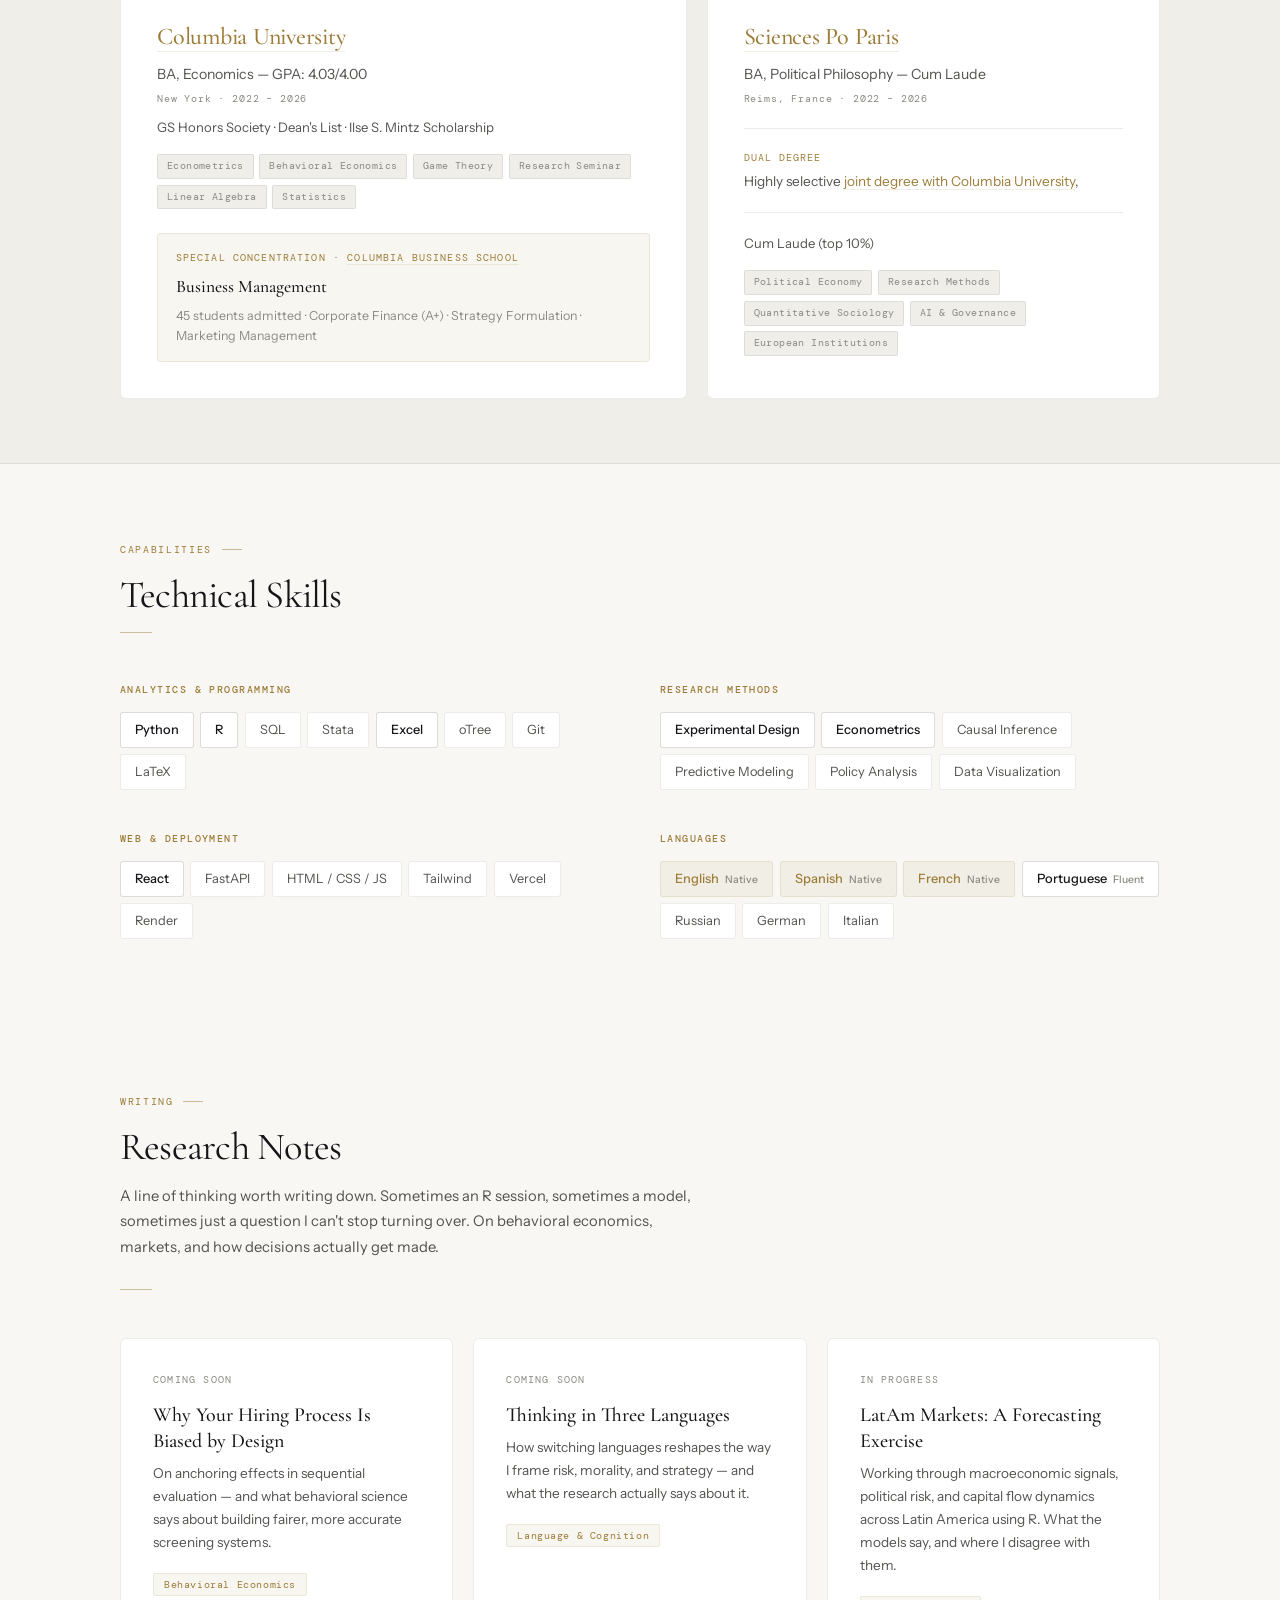
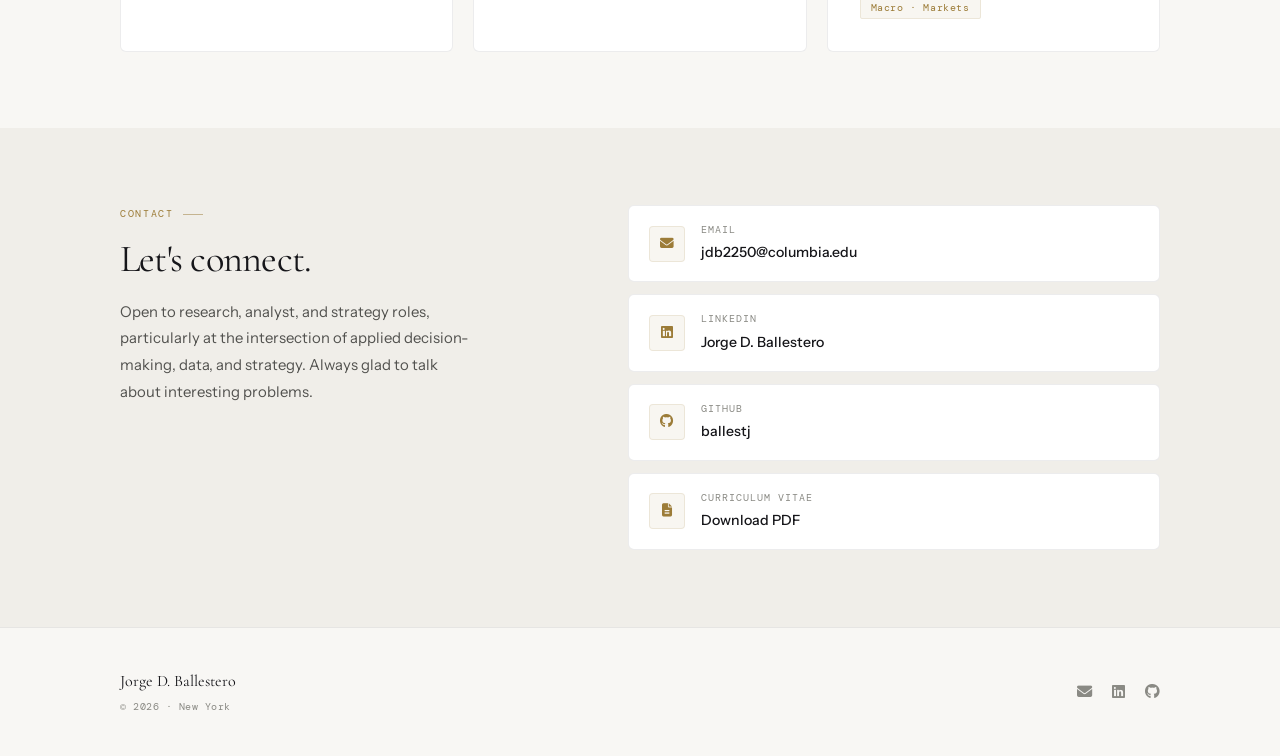
==== commit d6a19fe0: "new projects" ====
--- a/index.html
+++ b/index.html
@@ -37,7 +37,7 @@
                     <svg class="theme-icon moon" viewBox="0 0 24 24" fill="none" stroke="currentColor" stroke-width="1.5"><path d="M21 12.79A9 9 0 1 1 11.21 3 7 7 0 0 0 21 12.79z"/></svg>
                     <svg class="theme-icon sun" viewBox="0 0 24 24" fill="none" stroke="currentColor" stroke-width="1.5"><circle cx="12" cy="12" r="5"/><line x1="12" y1="1" x2="12" y2="3"/><line x1="12" y1="21" x2="12" y2="23"/><line x1="4.22" y1="4.22" x2="5.64" y2="5.64"/><line x1="18.36" y1="18.36" x2="19.78" y2="19.78"/><line x1="1" y1="12" x2="3" y2="12"/><line x1="21" y1="12" x2="23" y2="12"/><line x1="4.22" y1="19.78" x2="5.64" y2="18.36"/><line x1="18.36" y1="5.64" x2="19.78" y2="4.22"/></svg>
                 </button>
-                <a href="pdf/JB_CV.pdf" download class="nav-cv-btn"><span>CV</span><i class="fas fa-arrow-down"></i></a>
+                <a href="pdf/JB_Research_CV_2026.pdf" download class="nav-cv-btn"><span>CV</span><i class="fas fa-arrow-down"></i></a>
                 <button class="nav-hamburger" id="hamburger" aria-label="Open menu"><span></span><span></span><span></span></button>
             </div>
         </div>
@@ -67,7 +67,7 @@
             <div class="hero-left">
                 <p class="hero-tag anim-up" style="--delay:0.15s">Economist · Analyst · Strategist</p>
                 <h1 class="hero-name anim-up" style="--delay:0.3s">Jorge D.<br><em>Ballestero</em></h1>
-                <p class="hero-description anim-up" style="--delay:0.5s">I want to understand what drives decisions — in markets, institutions, and people — and get better at informing them. I work at the intersection of behavioral research, quantitative analysis, and applied strategy, and I care most about problems where the analysis changes the outcome.</p>
+                <p class="hero-description anim-up" style="--delay:0.5s">I want to understand what drives decisions, in markets, institutions, and people, and get better at informing them. I work at the intersection of behavioral research, quantitative analysis, and applied strategy, and I care most about problems where the analysis changes the outcome.</p>
                 <div class="hero-contact anim-up" style="--delay:0.65s">
                     <a href="mailto:jdb2250@columbia.edu" class="hero-contact-item"><i class="fas fa-envelope"></i><span>jdb2250@columbia.edu</span></a>
                     <a href="https://www.linkedin.com/in/jorge-d-ballestero-94117328a/" target="_blank" rel="noopener" class="hero-contact-item"><i class="fab fa-linkedin"></i><span>LinkedIn</span></a>
@@ -97,10 +97,10 @@
                     <h2 class="section-heading">I study the gap between how we<em> assume </em>people act and how they<em> actually </em> do.</h2>
                 </div>
                 <div class="about-right">
-                    <p>My work sits at the intersection of economics, behavioral science, and strategy. I'm drawn to hard problems — the kind where the first model is wrong, the data is messy, and the answer actually matters. I care about understanding why outcomes happen, not just describing them.</p>
-                    <p>I'm completing a dual degree at Columbia University and Sciences Po Paris in Economics and Political Philosophy, with a special concentration in Business Management at Columbia Business School — training that spans econometrics, experimental design, corporate finance, and strategic analysis across three countries and two intellectual traditions.</p>
-                    <p>Currently: synthesizing climate macroeconomics for policymakers under Jeffrey Sachs, building cost-of-equity estimation pipelines from large-scale financial data, and teaching intermediate macroeconomics to 200 students at Columbia.</p>
-                    <p class="about-closing">The throughline across all three is the same — <em>rigorous analysis applied to decisions that have real consequences.</em></p>
+                    <p>My work sits at the intersection of economics, behavioral science, and strategy. I'm drawn to hard problems, the kind where the first model is wrong, the data is messy, and the answer actually matters. I care about understanding why outcomes happen, not just describing them.</p>
+                    <p>I'm completing a dual degree at <a href="https://www.columbia.edu" target="_blank" rel="noopener">Columbia University</a> and <a href="https://www.sciencespo.fr" target="_blank" rel="noopener">Sciences Po Paris</a> in Economics and Political Philosophy, with a special concentration in Business Management at <a href="https://business.columbia.edu" target="_blank" rel="noopener">Columbia Business School</a>. My training spans econometrics, experimental design, corporate finance, and strategic analysis across three countries and two intellectual traditions.</p>
+                    <p>Currently: synthesizing climate macroeconomics for policymakers under <a href="https://www.jeffsachs.org" target="_blank" rel="noopener">Jeffrey Sachs</a>, building cost-of-equity estimation pipelines from large-scale financial data, and teaching intermediate macroeconomics to 200 students at Columbia.</p>
+                    <p class="about-closing">The throughline across all three is the same: <em>rigorous analysis applied to decisions that have real consequences.</em></p>
                     <div class="about-tags">
                         <span class="about-tag">Behavioral Economics</span>
                         <span class="about-tag">Quantitative Analysis</span>
@@ -161,7 +161,7 @@
                         <p>Constructing firm-level cost of equity measures using Compustat, CRSP, and IBES. Implementing valuation-based and numerical estimation techniques from academic finance literature in reproducible R and Python pipelines.</p>
                     </div>
                     <div class="research-list-right">
-                        <span class="research-list-venue">Columbia · Supervisor: A. Bhutani</span>
+                        <span class="research-list-venue">Columbia · Supervisor: <a href="https://econ.columbia.edu/econpeople/ankit-bhutani/" target="_blank" rel="noopener">A. Bhutani</a></span>
                         <span class="research-list-year">2026 – Present</span>
                     </div>
                 </div>
@@ -192,7 +192,7 @@
                     <div class="timeline-date">Feb 2026 – Present</div>
                     <div class="timeline-content">
                         <h3>Research Assistant — Macroeconomics for Climate Resilience</h3>
-                        <p class="timeline-org">Columbia University · Jeffrey Sachs</p>
+                        <p class="timeline-org">Columbia University · <a href="https://www.jeffsachs.org" target="_blank" rel="noopener">Jeffrey Sachs</a></p>
                         <p>Synthesizing macroeconomic literature and climate policy frameworks for a textbook targeting government officials in Small Island Developing States. Preparing empirical figures and analysis using R, Excel, and LaTeX; fact-checking quantitative content for non-specialist readers navigating complex policy trade-offs.</p>
                     </div>
                 </div>
@@ -202,7 +202,7 @@
                     <div class="timeline-date">Jan 2026 – Present</div>
                     <div class="timeline-content">
                         <h3>Research Assistant — IPOs, Information & Cost of Capital</h3>
-                        <p class="timeline-org">Columbia University · Ankit Bhutani</p>
+                        <p class="timeline-org">Columbia University · <a href="https://econ.columbia.edu/econpeople/ankit-bhutani/" target="_blank" rel="noopener">Ankit Bhutani</a></p>
                         <p>Building firm-level cost of equity measures from Compustat, CRSP, and IBES — implementing valuation-based estimation techniques from academic finance literature. Cleaning and validating large panel datasets; translating mathematical models into efficient, reproducible R and Python pipelines.</p>
                     </div>
                 </div>
@@ -232,7 +232,7 @@
                     <div class="timeline-date">Feb – Oct 2025</div>
                     <div class="timeline-content">
                         <h3>Research Assistant — Decision-Making Under Uncertainty</h3>
-                        <p class="timeline-org">Columbia University · Ricardo Pommer Muñoz</p>
+                        <p class="timeline-org">Columbia University · <a href="https://pommermunoz.io" target="_blank" rel="noopener">Ricardo Pommer Muñoz</a></p>
                         <p>Designed incentive-compatible oTree experiments examining how information framing and payoff structures shape contract evaluation. Built stochastic simulations calibrated to historical rainfall data; developed R pipelines for data validation, diagnostics, and econometric preparation.</p>
                     </div>
                 </div>
@@ -247,24 +247,61 @@
             <span class="section-label">Projects</span>
             <h2 class="section-heading">Built & Shipped</h2>
             <div class="section-rule"></div>
-            <div class="project-grid project-grid--bento">
-                <a href="unisearch-project.html" class="project-card bento-wide">
+
+            <!-- Featured row: LatAm + Decision Profile -->
+            <div class="project-grid project-grid--featured">
+                <a href="latin-markets.html" class="project-card">
+                    <div class="project-card-inner">
+                        <div class="project-card-label">Quantitative Finance · Columbia University · 2026</div>
+                        <h3 class="project-card-title">News Sentiment & Emerging Market Returns</h3>
+                        <p class="project-card-subtitle">LatAm Signal Terminal</p>
+                        <p class="project-card-desc">NLP pipeline processing 18,000+ financial news articles to extract daily sentiment signals for five Latin American economies. Strips global factor exposure via OLS residualization; gradient boosting achieves 52.7% directional accuracy out-of-sample. Two patterns survive causal scrutiny with formal placebo testing.</p>
+                        <div class="project-card-tags">
+                            <span class="ptag ptag--accent">Python · NLP</span>
+                            <span class="ptag ptag--accent">Causal Inference</span>
+                            <span class="ptag">Gradient Boosting</span>
+                            <span class="ptag">Emerging Markets</span>
+                            <span class="ptag">Live Dashboard</span>
+                        </div>
+                        <span class="project-card-arrow"><i class="fas fa-arrow-right"></i></span>
+                    </div>
+                </a>
+                <a href="decision-profile.html" class="project-card">
+                    <div class="project-card-inner">
+                        <div class="project-card-label">Behavioral Measurement · Columbia University · 2026</div>
+                        <h3 class="project-card-title">Measuring Economic Preferences at Scale</h3>
+                        <p class="project-card-subtitle">Behavioral Decision Profile</p>
+                        <p class="project-card-desc">Web-deployed adaptation of the Global Preference Survey instrument, measuring six economic preferences across 28 questions. Benchmarks individual scores against GPS data from 80,000+ respondents across 76 countries and classifies profiles into eight behavioral archetypes.</p>
+                        <div class="project-card-tags">
+                            <span class="ptag ptag--accent">GPS Adaptation</span>
+                            <span class="ptag ptag--accent">Preference Elicitation</span>
+                            <span class="ptag">Experimental Design</span>
+                            <span class="ptag">Archetype Classification</span>
+                            <span class="ptag">Deployed</span>
+                        </div>
+                        <span class="project-card-arrow"><i class="fas fa-arrow-right"></i></span>
+                    </div>
+                </a>
+            </div>
+
+            <!-- Supporting row: UniSearch + FinSelf -->
+            <div class="project-grid project-grid--supporting" style="margin-top: 1.25rem;">
+                <a href="unisearch-project.html" class="project-card">
                     <div class="project-card-inner">
                         <div class="project-card-label">Full-Stack Application · 2025</div>
                         <h3 class="project-card-title">UniSearch</h3>
                         <p class="project-card-subtitle">Global University Discovery Platform</p>
-                        <p class="project-card-desc">Full-stack application helping students discover and compare 1,500+ universities worldwide. Implements dynamic search, preference-based ranking algorithms, and personalized filtering — deployed on Vercel and Render with iterative improvements based on real user behavior.</p>
+                        <p class="project-card-desc">Full-stack application helping students discover and compare 1,500+ universities worldwide. Implements dynamic search, preference-based ranking algorithms, and personalized filtering — deployed on Vercel and Render.</p>
                         <div class="project-card-tags">
                             <span class="ptag ptag--accent">React / Vite</span>
                             <span class="ptag ptag--accent">FastAPI</span>
                             <span class="ptag">SQLite</span>
-                            <span class="ptag">Tailwind</span>
                             <span class="ptag">Deployed</span>
                         </div>
                         <span class="project-card-arrow"><i class="fas fa-arrow-right"></i></span>
                     </div>
                 </a>
-                <a href="behavioral-finance-gpt.html" class="project-card bento-narrow">
+                <a href="behavioral-finance-gpt.html" class="project-card">
                     <div class="project-card-inner">
                         <div class="project-card-label">Decision Tool · 2025</div>
                         <h3 class="project-card-title">FinSelf Coach</h3>
@@ -279,6 +316,7 @@
                     </div>
                 </a>
             </div>
+
         </div>
     </section>
 
@@ -290,7 +328,7 @@
             <div class="section-rule"></div>
             <div class="edu-row">
                 <div class="edu-card edu-card--primary">
-                    <div class="edu-institution">Columbia University</div>
+                    <div class="edu-institution"><a href="https://www.columbia.edu" target="_blank" rel="noopener">Columbia University</a></div>
                     <p class="edu-degree">BA, Economics — GPA: 4.03/4.00</p>
                     <p class="edu-years">New York · 2022 – 2026</p>
                     <p class="edu-honors" style="margin-top:0.6rem">GS Honors Society · Dean's List · Ilse S. Mintz Scholarship</p>
@@ -303,18 +341,18 @@
                         <span class="edu-course">Statistics</span>
                     </div>
                     <div class="edu-concentration">
-                        <div class="edu-concentration-label">Special Concentration · Columbia Business School</div>
+                        <div class="edu-concentration-label">Special Concentration · <a href="https://business.columbia.edu" target="_blank" rel="noopener">Columbia Business School</a></div>
                         <p class="edu-concentration-name">Business Management</p>
                         <p class="edu-concentration-detail">45 students admitted · Corporate Finance (A+) · Strategy Formulation · Marketing Management</p>
                     </div>
                 </div>
                 <div class="edu-card">
-                    <div class="edu-institution">Sciences Po Paris</div>
+                    <div class="edu-institution"><a href="https://www.sciencespo.fr" target="_blank" rel="noopener">Sciences Po Paris</a></div>
                     <p class="edu-degree">BA, Political Philosophy — Cum Laude</p>
                     <p class="edu-years">Reims, France · 2022 – 2026</p>
                     <div class="edu-divider"></div>
                     <p class="edu-sub-label">Dual Degree</p>
-                    <p class="edu-sub">Highly selective joint degree with Columbia University,</p>
+                    <p class="edu-sub">Highly selective <a href="https://sciencespo.gs.columbia.edu" target="_blank" rel="noopener">joint degree with Columbia University</a>,</p>
                     <div class="edu-divider"></div>
                     <p class="edu-honors">Cum Laude (top 10%)</p>
                     <div class="edu-courses">
@@ -425,7 +463,7 @@
                 <div class="contact-left">
                     <span class="section-label">Contact</span>
                     <h2 class="section-heading">Let's connect.</h2>
-                    <p class="contact-sub">Open to research, analyst, and strategy roles — particularly at the intersection of applied decision-making, data, and strategy. Always glad to talk about interesting problems.</p>
+                    <p class="contact-sub">Open to research, analyst, and strategy roles, particularly at the intersection of applied decision-making, data, and strategy. Always glad to talk about interesting problems.</p>
                 </div>
                 <div class="contact-right">
                     <a href="mailto:jdb2250@columbia.edu" class="contact-link">
@@ -449,7 +487,7 @@
                             <div class="contact-link-value">ballestj</div>
                         </div>
                     </a>
-                    <a href="pdf/JB_CV.pdf" download class="contact-link">
+                    <a href="pdf/JB_Research_CV_2026.pdf" download class="contact-link">
                         <div class="contact-link-icon"><i class="fas fa-file-alt"></i></div>
                         <div class="contact-link-text">
                             <div class="contact-link-label">Curriculum Vitae</div>
--- a/css/style.css
+++ b/css/style.css
@@ -108,6 +108,31 @@
    a { color: inherit; text-decoration: none; }
    img { max-width: 100%; display: block; }
    
+   /* ── Inline hyperlinks in body text ── */
+   .about-right a,
+   .timeline-content a,
+   .timeline-org a,
+   .research-list-venue a,
+   .edu-institution a,
+   .edu-concentration-label a,
+   .edu-sub a {
+       color: var(--accent);
+       text-decoration: none;
+       border-bottom: 1px solid var(--accent-medium);
+       transition: border-color 0.2s ease, color 0.2s ease;
+   }
+
+   .about-right a:hover,
+   .timeline-content a:hover,
+   .timeline-org a:hover,
+   .research-list-venue a:hover,
+   .edu-institution a:hover,
+   .edu-concentration-label a:hover,
+   .edu-sub a:hover {
+       color: var(--accent-light);
+       border-bottom-color: var(--accent);
+   }
+   
    .container {
        max-width: 1120px;
        margin: 0 auto;
@@ -202,6 +227,7 @@
        text-transform: uppercase;
        transition: color 0.25s ease;
        position: relative;
+       border-bottom: none !important;
    }
    
    .nav-links a::after {
@@ -695,6 +721,31 @@
    .project-grid--bento {
        grid-template-columns: 1.55fr 1fr;
    }
+
+   /* Featured row: two equal prominent cards */
+   .project-grid--featured {
+       grid-template-columns: 1fr 1fr;
+       gap: 1.25rem;
+   }
+
+   /* Supporting row: two equal smaller cards */
+   .project-grid--supporting {
+       grid-template-columns: 1fr 1fr;
+       gap: 1.25rem;
+   }
+
+   /* Supporting cards are slightly more compact */
+   .project-grid--supporting .project-card-inner {
+       padding: 1.6rem 1.75rem;
+   }
+
+   .project-grid--supporting .project-card-title {
+       font-size: 1.2rem;
+   }
+
+   .project-grid--supporting .project-card-desc {
+       font-size: 0.83rem;
+   }
    
    .project-card {
        background: var(--bg-card);
@@ -1464,7 +1515,9 @@
        }
    
        .project-grid,
-       .project-grid--bento {
+       .project-grid--bento,
+       .project-grid--featured,
+       .project-grid--supporting {
            grid-template-columns: 1fr;
        }
    
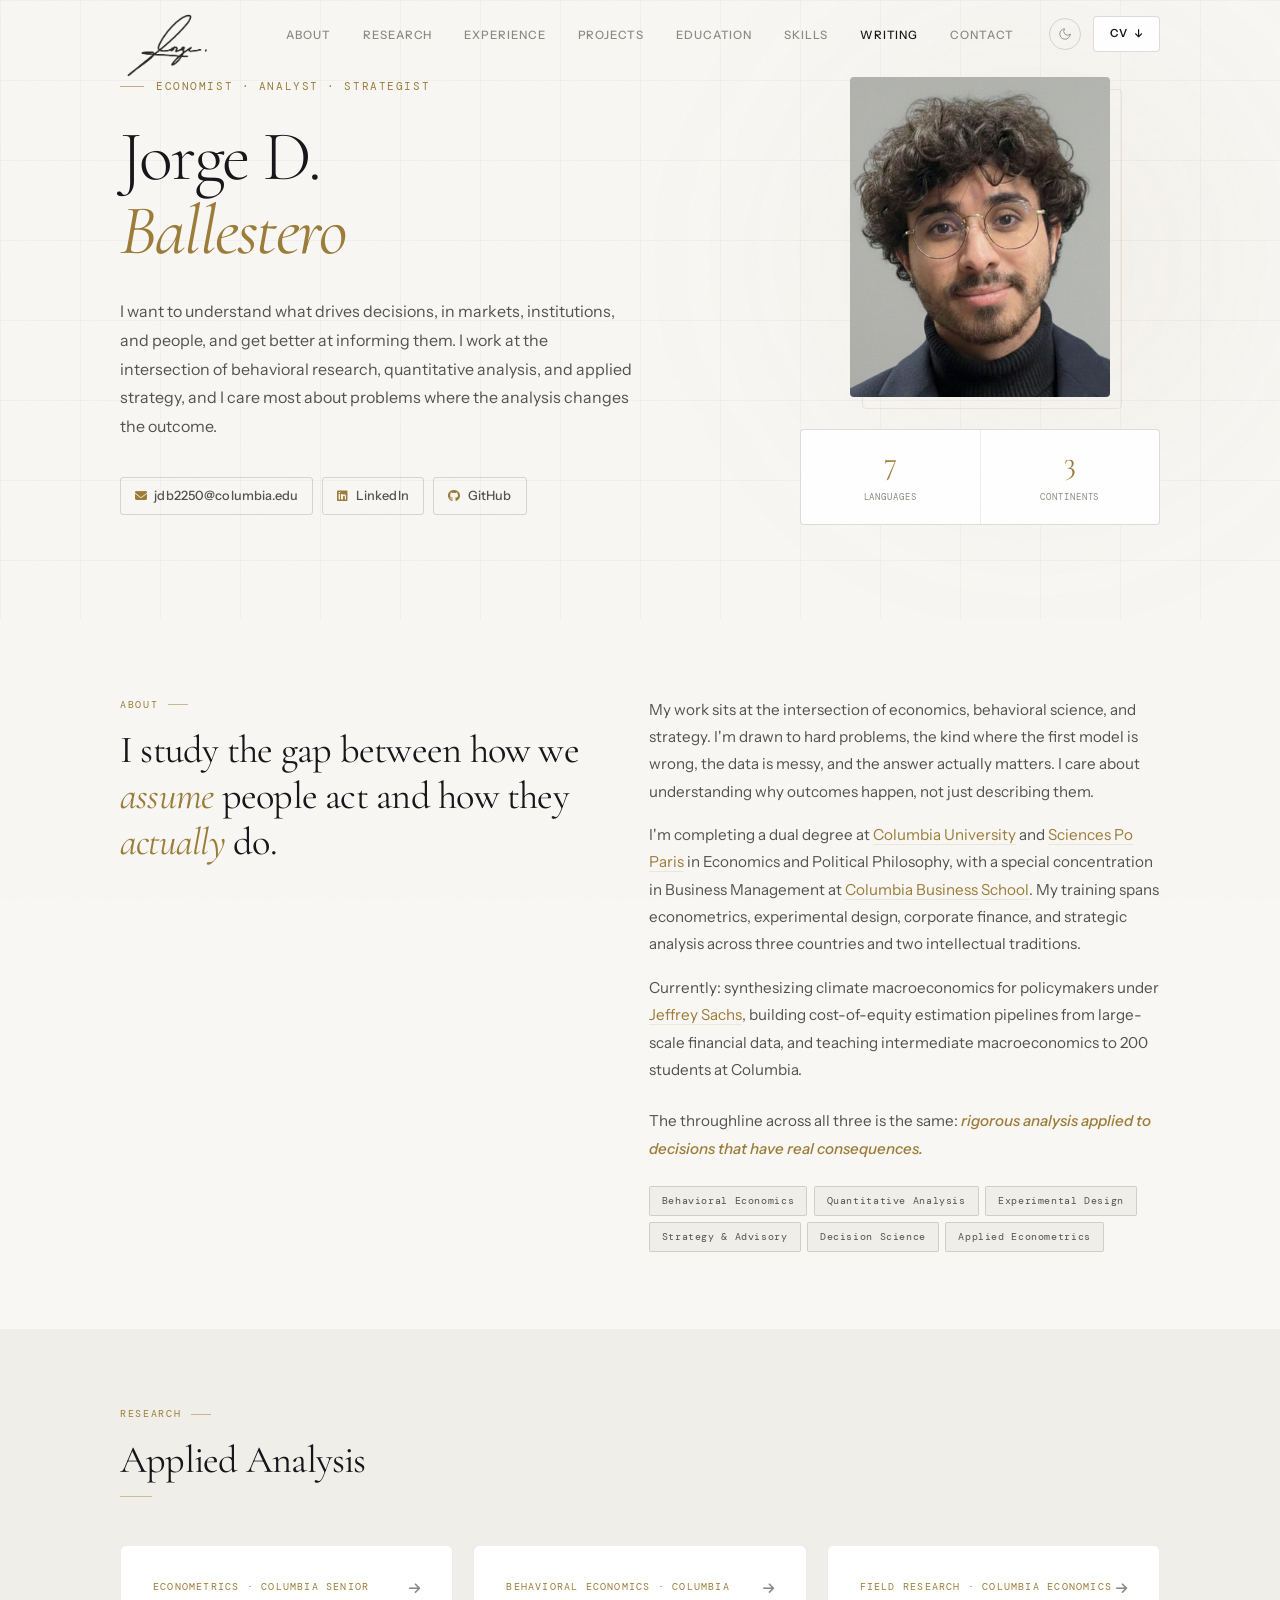
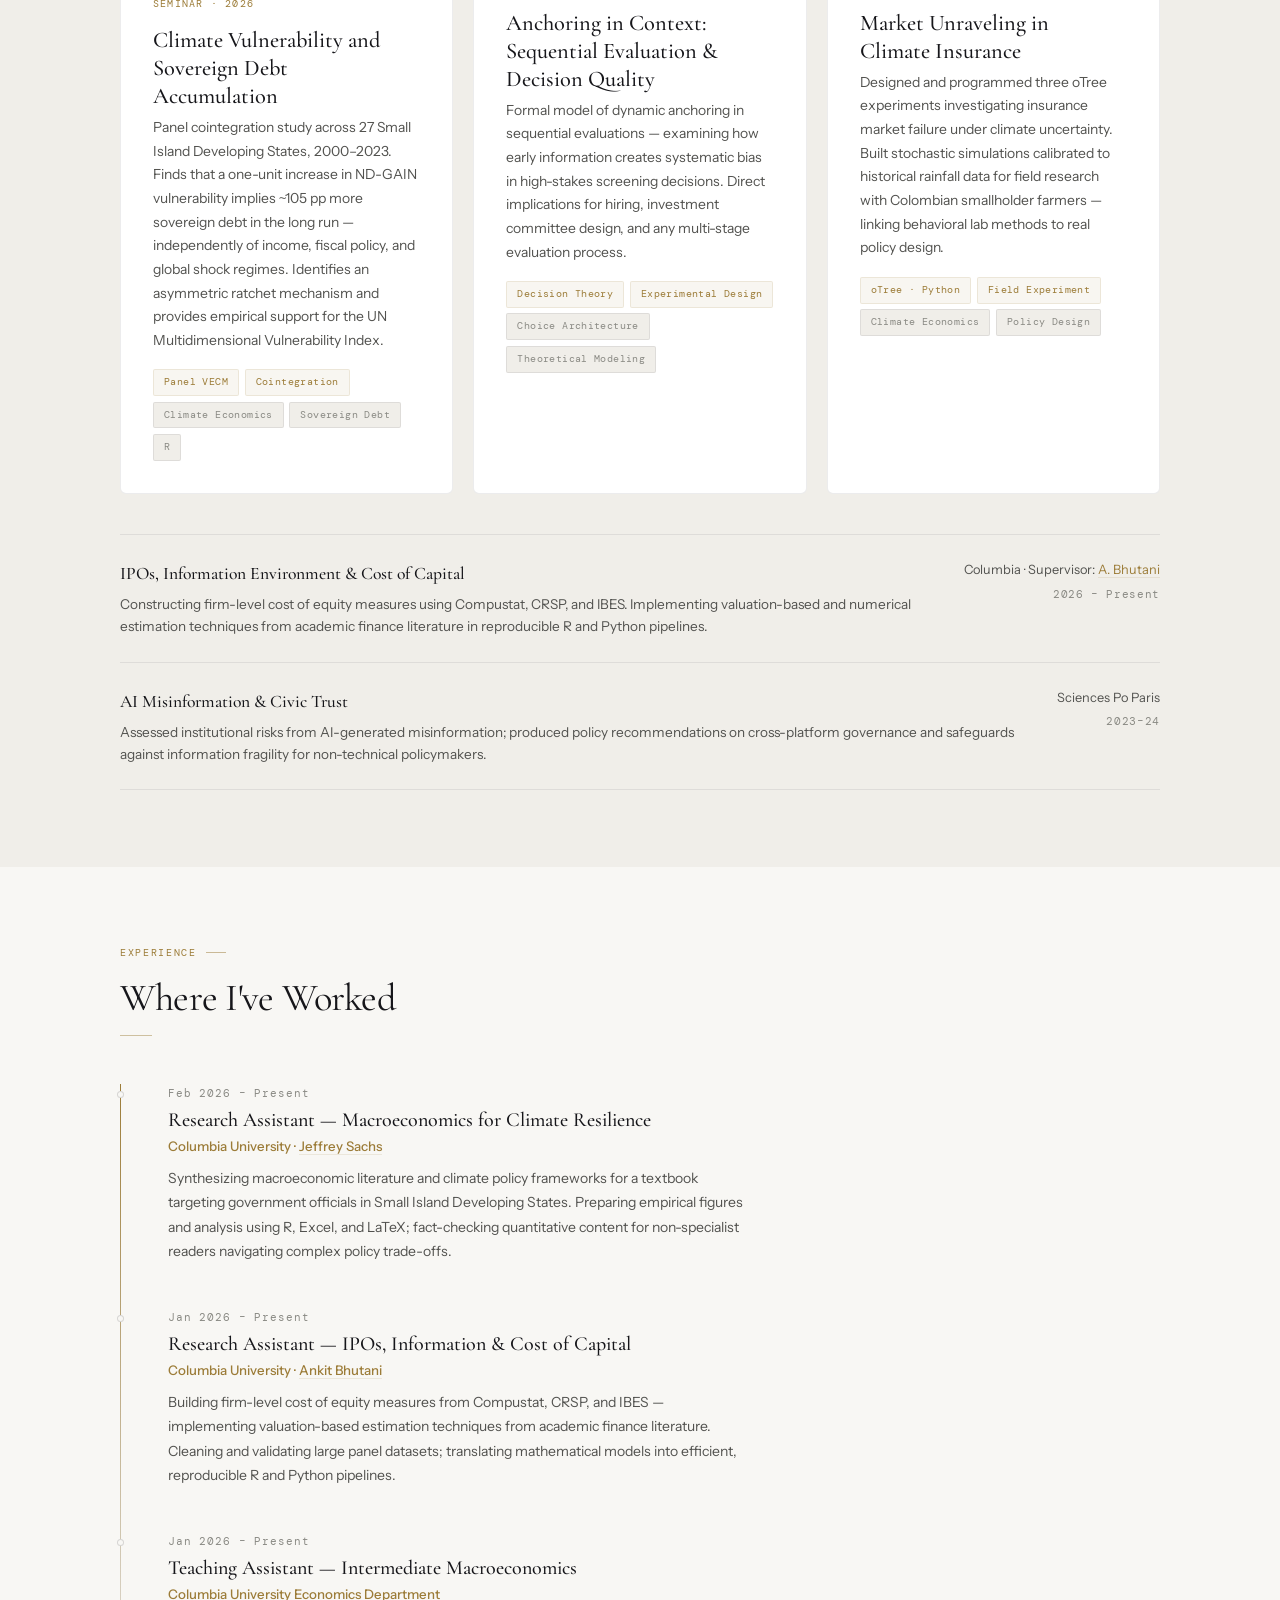
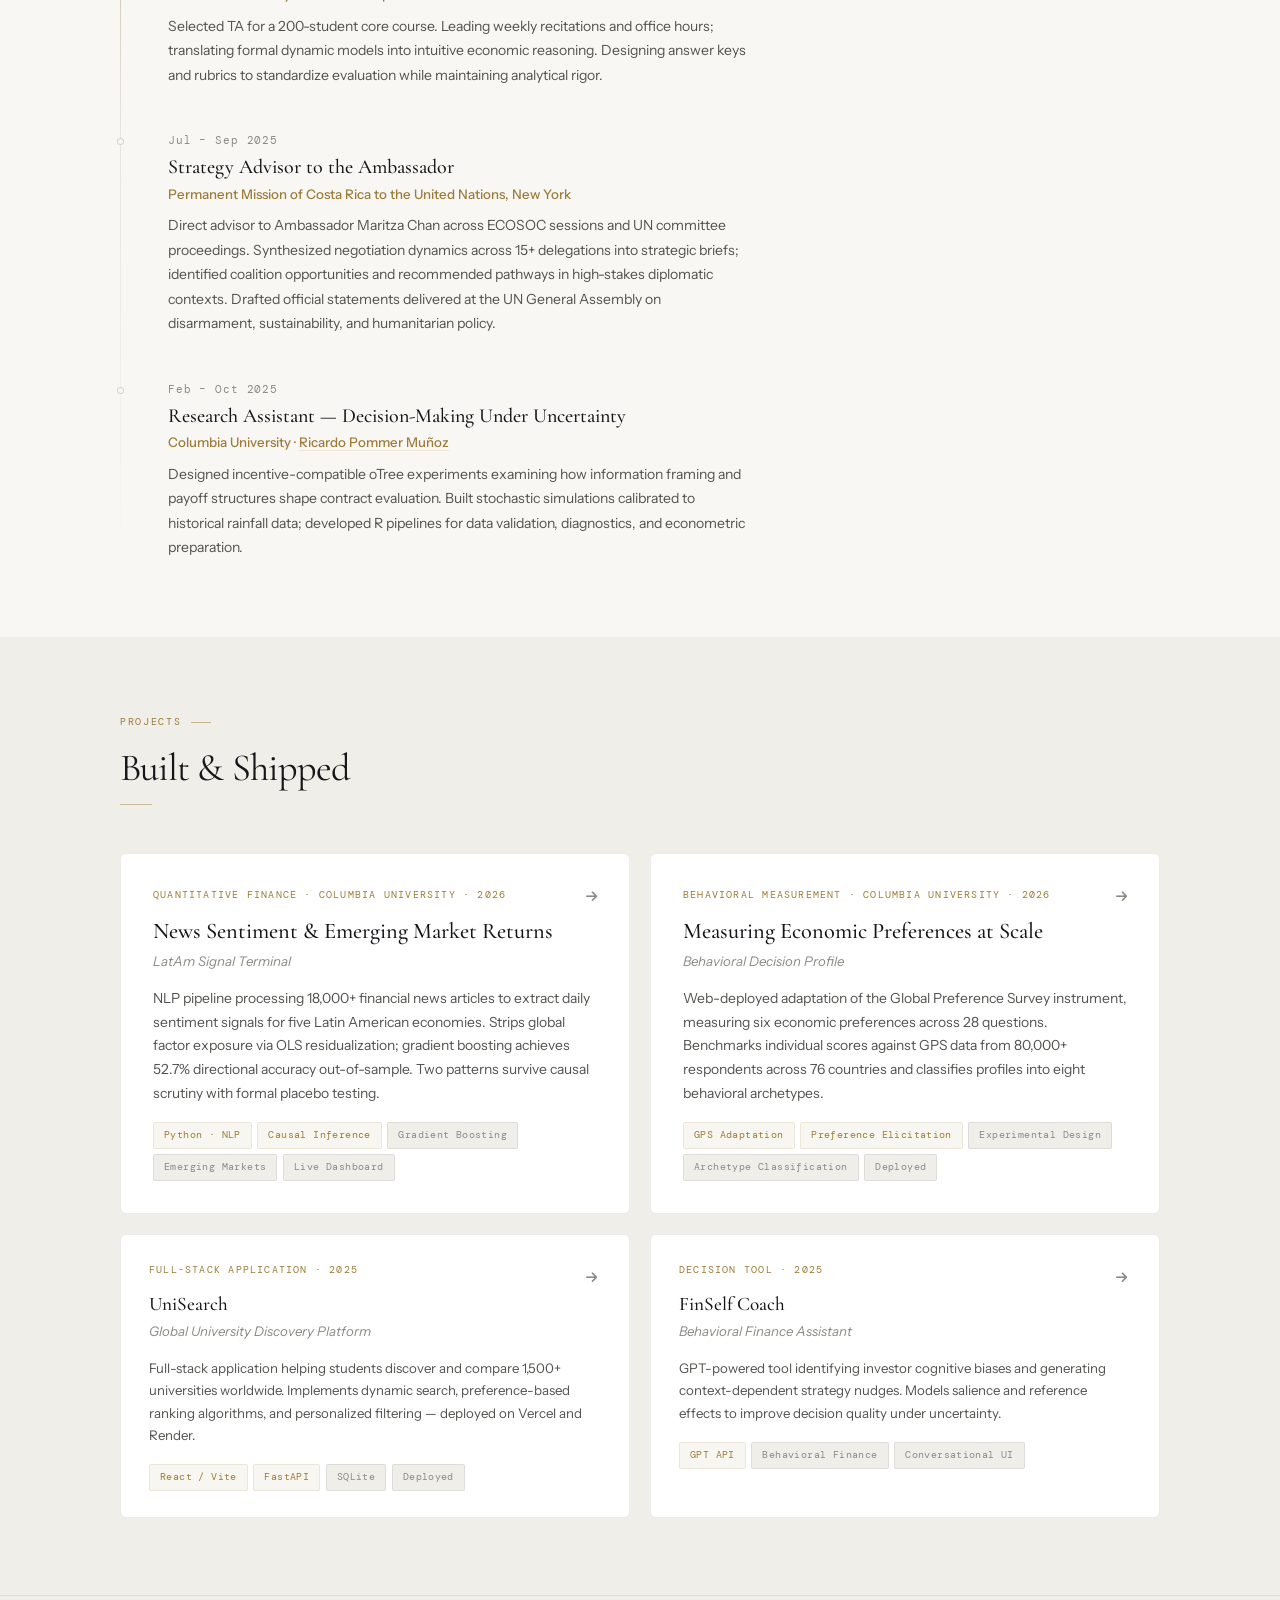
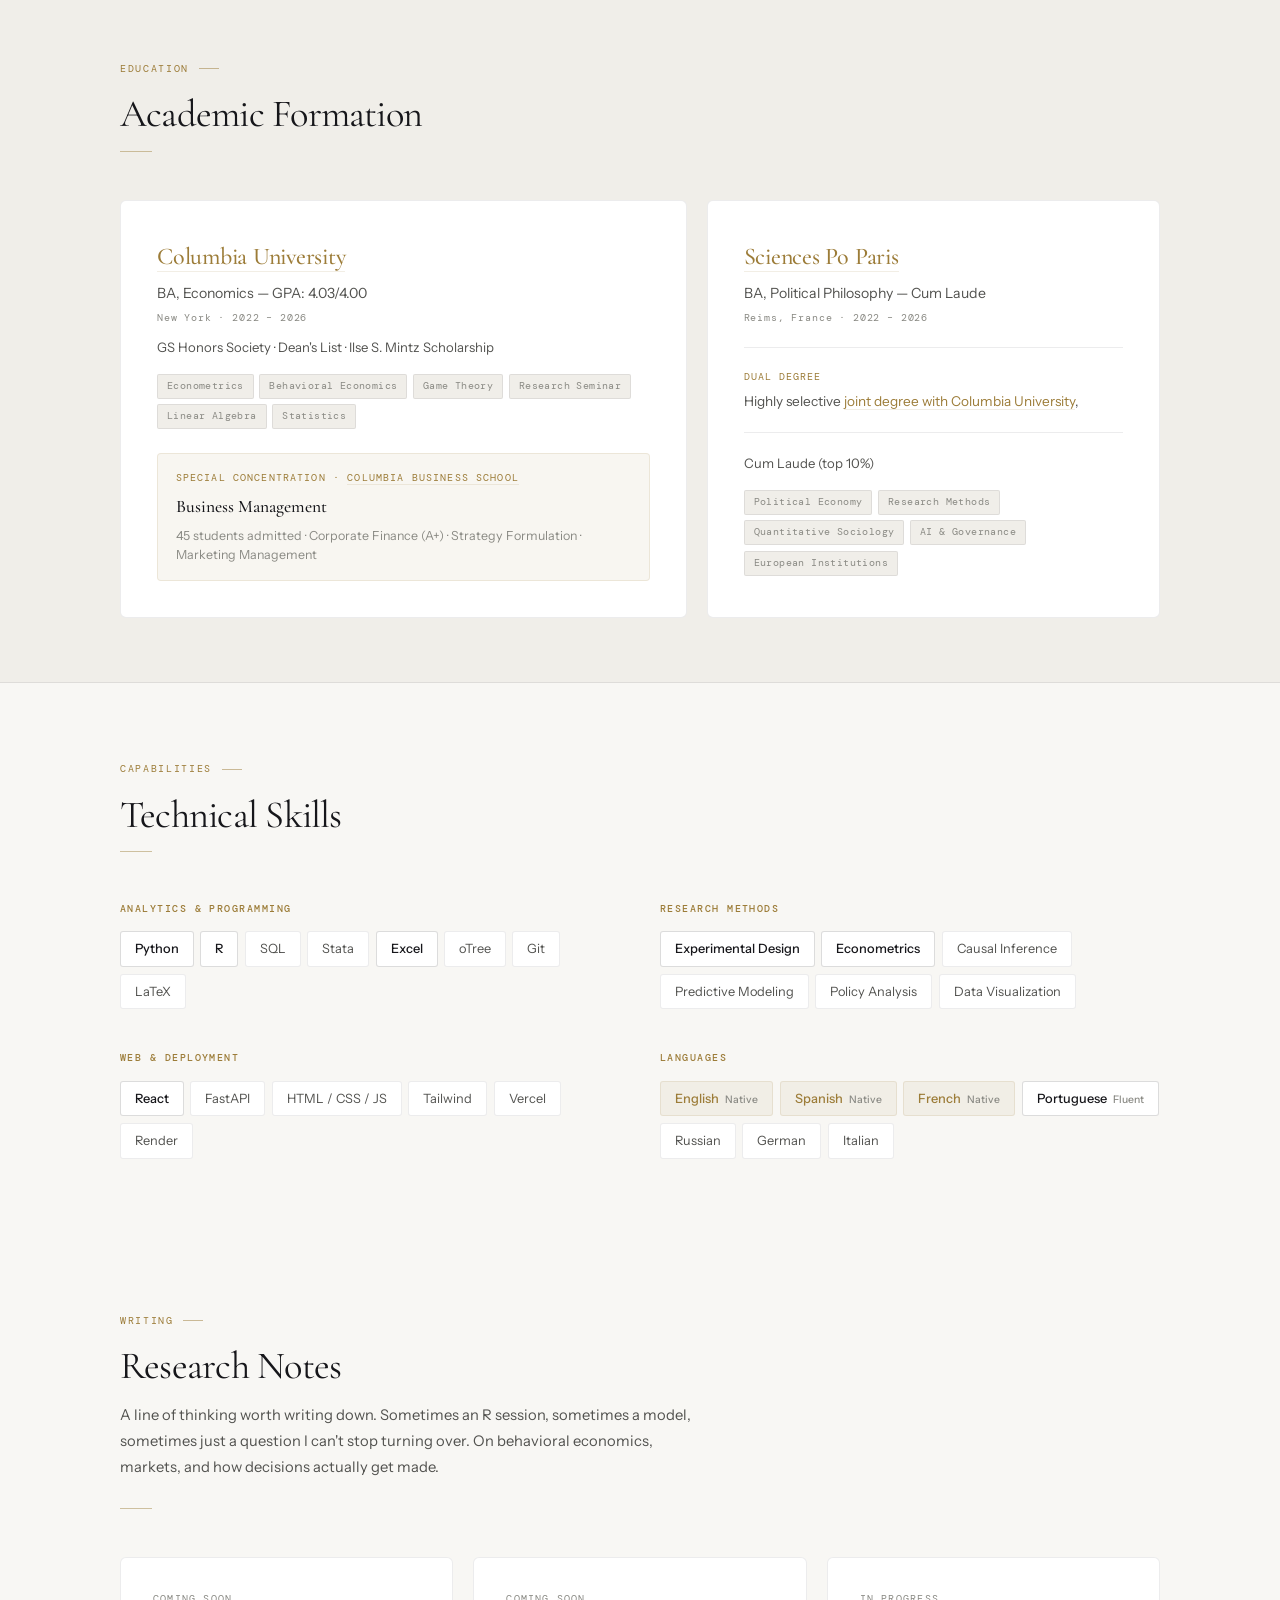
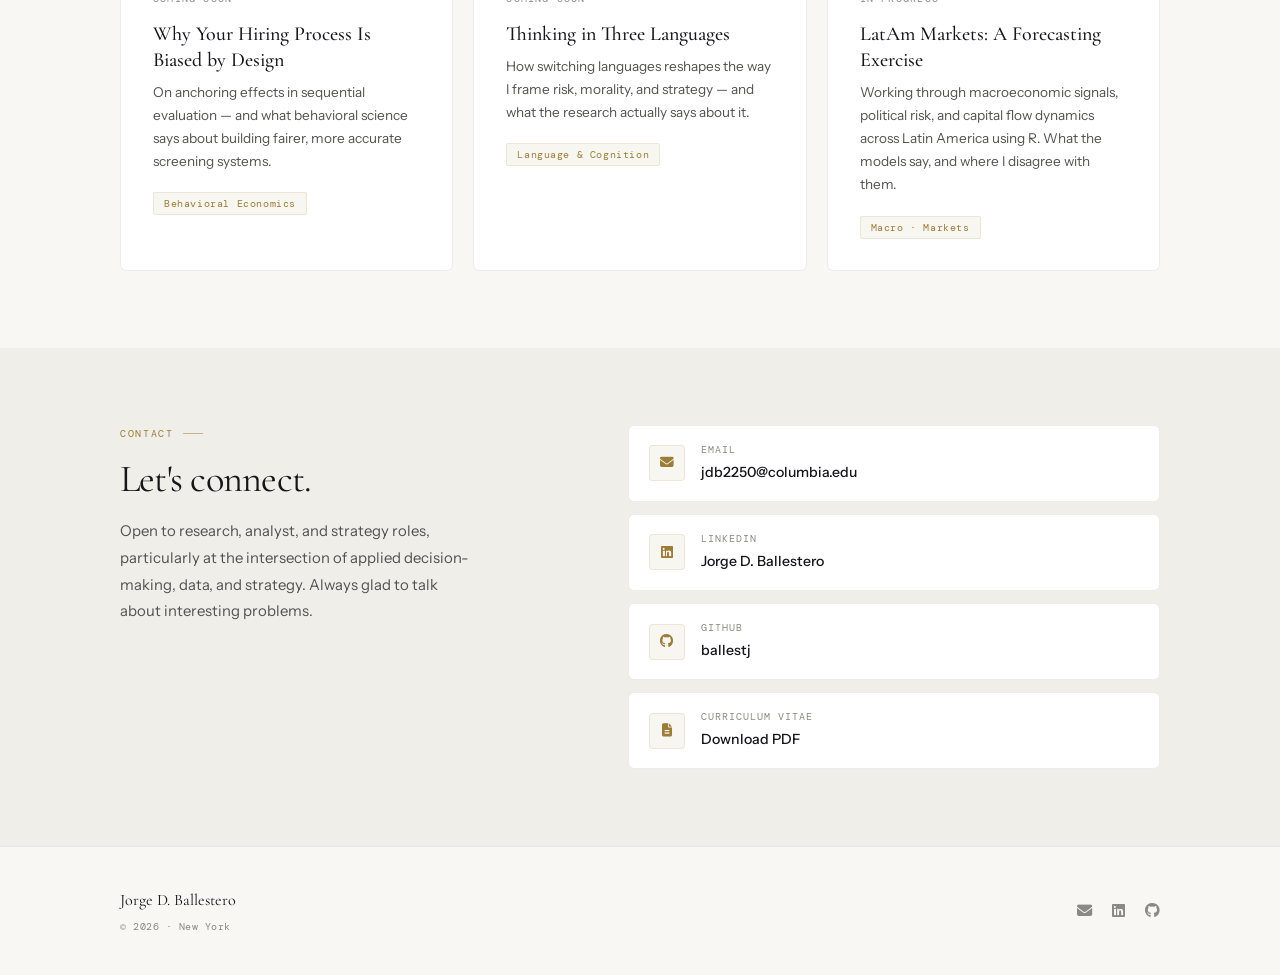
==== commit 147c6fca: "improved UI" ====
--- a/index.html
+++ b/index.html
@@ -122,7 +122,22 @@
             <div class="section-rule"></div>
 
             <!-- Featured cards -->
-            <div class="project-grid">
+            <div class="project-grid project-grid--three">
+                <a href="climate-sids-debt.html" class="project-card">
+                    <div class="project-card-inner">
+                        <div class="project-card-label">Econometrics · Columbia Senior Seminar · 2026</div>
+                        <h3 class="project-card-title">Climate Vulnerability and Sovereign Debt Accumulation</h3>
+                        <p class="project-card-desc">Panel cointegration study across 27 Small Island Developing States, 2000–2023. Finds that a one-unit increase in ND-GAIN vulnerability implies ~105 pp more sovereign debt in the long run — independently of income, fiscal policy, and global shock regimes. Identifies an asymmetric ratchet mechanism and provides empirical support for the UN Multidimensional Vulnerability Index.</p>
+                        <div class="project-card-tags">
+                            <span class="ptag ptag--accent">Panel VECM</span>
+                            <span class="ptag ptag--accent">Cointegration</span>
+                            <span class="ptag">Climate Economics</span>
+                            <span class="ptag">Sovereign Debt</span>
+                            <span class="ptag">R</span>
+                        </div>
+                        <span class="project-card-arrow"><i class="fas fa-arrow-right"></i></span>
+                    </div>
+                </a>
                 <a href="anchoring-analysis.html" class="project-card">
                     <div class="project-card-inner">
                         <div class="project-card-label">Behavioral Economics · Columbia</div>
--- a/css/style.css
+++ b/css/style.css
@@ -1606,4 +1606,326 @@
 
 [data-theme="dark"] .nav-signature {
     filter: invert(1);
-}+}
+
+/* ── Three-column research grid ── */
+.project-grid--three {
+    grid-template-columns: 1fr 1fr 1fr;
+}
+
+/* Featured card gets a subtle top accent line always visible */
+.research-card--featured::before {
+    opacity: 0.5;
+}
+
+@media (max-width: 1000px) {
+    .project-grid--three {
+        grid-template-columns: 1fr;
+    }
+}
+
+/* ═══════════════════════════════════════════════════════════
+   DETAIL PAGE SHARED STYLES
+   Supplements css/style.css — paste contents into style.css
+   OR link as a second stylesheet after style.css
+   ═══════════════════════════════════════════════════════════ */
+
+/* ── Three-column research grid (index.html) ── */
+.project-grid--three {
+    grid-template-columns: 1fr 1fr 1fr;
+}
+
+@media (max-width: 1000px) {
+    .project-grid--three {
+        grid-template-columns: 1fr;
+    }
+}
+
+/* ── Detail page layout ── */
+.detail-page {
+    max-width: 900px;
+    margin: 0 auto;
+    padding: 6rem 2.5rem 5rem;
+}
+
+.detail-nav {
+    position: fixed;
+    top: 0; left: 0; right: 0;
+    z-index: 1000;
+    background: color-mix(in srgb, var(--bg-primary) 94%, transparent);
+    backdrop-filter: blur(20px);
+    -webkit-backdrop-filter: blur(20px);
+    border-bottom: 1px solid var(--border);
+    transition: background var(--transition-theme), border-color var(--transition-theme);
+}
+
+.detail-nav-inner {
+    max-width: 900px;
+    margin: 0 auto;
+    height: 64px;
+    padding: 0 2.5rem;
+    display: flex;
+    align-items: center;
+    justify-content: space-between;
+}
+
+.detail-nav-back {
+    display: flex;
+    align-items: center;
+    gap: 0.5rem;
+    font-family: var(--font-mono);
+    font-size: 0.68rem;
+    letter-spacing: 0.1em;
+    text-transform: uppercase;
+    color: var(--text-tertiary);
+    text-decoration: none;
+    transition: color 0.25s ease;
+}
+
+.detail-nav-back:hover { color: var(--accent); }
+.detail-nav-back i { font-size: 0.6rem; }
+
+/* ── Page header ── */
+.page-label {
+    font-family: var(--font-mono);
+    font-size: 0.65rem;
+    letter-spacing: 0.16em;
+    text-transform: uppercase;
+    color: var(--accent);
+    display: flex;
+    align-items: center;
+    gap: 0.6rem;
+    margin-bottom: 1rem;
+}
+.page-label::after {
+    content: '';
+    display: block;
+    width: 20px;
+    height: 1px;
+    background: var(--accent);
+    opacity: 0.5;
+}
+
+.page-title {
+    font-family: var(--font-display);
+    font-size: clamp(2rem, 4vw, 3rem);
+    font-weight: 400;
+    line-height: 1.15;
+    letter-spacing: -0.02em;
+    color: var(--text-primary);
+    margin-bottom: 0.6rem;
+}
+
+.page-meta {
+    font-family: var(--font-mono);
+    font-size: 0.7rem;
+    letter-spacing: 0.08em;
+    color: var(--text-tertiary);
+    margin-bottom: 2.5rem;
+}
+
+.detail-rule {
+    width: 32px;
+    height: 1px;
+    background: var(--accent);
+    opacity: 0.4;
+    margin-bottom: 2.5rem;
+}
+
+/* ── Tags ── */
+.detail-tags {
+    display: flex;
+    flex-wrap: wrap;
+    gap: 0.4rem;
+    margin-bottom: 2rem;
+}
+
+.detail-tag {
+    font-family: var(--font-mono);
+    font-size: 0.62rem;
+    letter-spacing: 0.06em;
+    color: var(--text-tertiary);
+    background: var(--bg-secondary);
+    border: 1px solid var(--border);
+    padding: 4px 10px;
+    border-radius: 2px;
+    transition: background var(--transition-theme), border-color var(--transition-theme), color var(--transition-theme);
+}
+
+.detail-tag--accent {
+    color: var(--accent);
+    background: var(--accent-soft);
+    border-color: var(--accent-medium);
+}
+
+/* ── Abstract / overview block ── */
+.detail-abstract {
+    background: var(--bg-card);
+    border: 1px solid var(--border);
+    border-left: 2px solid var(--accent);
+    border-radius: 4px;
+    padding: 1.75rem 2rem;
+    margin-bottom: 2.5rem;
+    transition: background var(--transition-theme), border-color var(--transition-theme);
+}
+
+.detail-abstract-label {
+    font-family: var(--font-mono);
+    font-size: 0.62rem;
+    letter-spacing: 0.12em;
+    text-transform: uppercase;
+    color: var(--accent);
+    margin-bottom: 0.75rem;
+}
+
+.detail-abstract p {
+    font-size: 0.95rem;
+    color: var(--text-secondary);
+    line-height: 1.8;
+    font-weight: 300;
+    margin-bottom: 0.85rem;
+    transition: color var(--transition-theme);
+}
+
+.detail-abstract p:last-child { margin-bottom: 0; }
+
+/* ── Finding callout ── */
+.detail-finding {
+    background: var(--accent-soft);
+    border: 1px solid var(--accent-medium);
+    border-radius: 4px;
+    padding: 1.25rem 1.5rem;
+    margin-bottom: 2.5rem;
+    display: flex;
+    gap: 1rem;
+    align-items: flex-start;
+}
+
+.detail-finding-icon {
+    color: var(--accent);
+    font-size: 0.85rem;
+    margin-top: 0.15rem;
+    flex-shrink: 0;
+}
+
+.detail-finding-text {
+    font-size: 0.9rem;
+    color: var(--text-secondary);
+    line-height: 1.7;
+    font-weight: 300;
+    transition: color var(--transition-theme);
+}
+
+.detail-finding-text strong {
+    color: var(--text-primary);
+    font-weight: 600;
+}
+
+/* ── Embed ── */
+.detail-embed-label {
+    font-family: var(--font-mono);
+    font-size: 0.62rem;
+    letter-spacing: 0.1em;
+    text-transform: uppercase;
+    color: var(--text-tertiary);
+    margin-bottom: 0.65rem;
+}
+
+.detail-embed {
+    border: 1px solid var(--border);
+    border-radius: 6px;
+    overflow: hidden;
+    margin-bottom: 2rem;
+    background: var(--bg-secondary);
+    transition: background var(--transition-theme), border-color var(--transition-theme);
+}
+
+.detail-embed iframe {
+    width: 100%;
+    height: 680px;
+    border: none;
+    display: block;
+}
+
+/* ── Action buttons ── */
+.detail-actions {
+    display: flex;
+    flex-wrap: wrap;
+    gap: 0.75rem;
+    margin-bottom: 3rem;
+}
+
+.detail-btn {
+    display: inline-flex;
+    align-items: center;
+    gap: 0.5rem;
+    font-family: var(--font-body);
+    font-size: 0.8rem;
+    font-weight: 500;
+    letter-spacing: 0.02em;
+    padding: 10px 20px;
+    border-radius: 4px;
+    text-decoration: none;
+    transition: all 0.25s ease;
+    border: 1px solid var(--border-strong);
+    color: var(--text-primary);
+    background: var(--bg-card);
+}
+
+.detail-btn:hover {
+    border-color: var(--accent);
+    color: var(--accent);
+    background: var(--accent-soft);
+}
+
+.detail-btn--primary {
+    background: var(--text-primary);
+    color: var(--bg-primary);
+    border-color: var(--text-primary);
+}
+
+.detail-btn--primary:hover {
+    background: var(--accent);
+    border-color: var(--accent);
+    color: #fff;
+}
+
+.detail-btn i { font-size: 0.75rem; }
+
+/* ── Page footer ── */
+.detail-footer {
+    padding-top: 2rem;
+    border-top: 1px solid var(--border);
+    transition: border-color var(--transition-theme);
+}
+
+.detail-footer-back {
+    font-family: var(--font-mono);
+    font-size: 0.68rem;
+    letter-spacing: 0.1em;
+    text-transform: uppercase;
+    color: var(--text-tertiary);
+    text-decoration: none;
+    display: inline-flex;
+    align-items: center;
+    gap: 0.5rem;
+    transition: color 0.25s ease;
+}
+
+.detail-footer-back:hover { color: var(--accent); }
+
+/* ── Preview image ── */
+.detail-preview-img {
+    width: 100%;
+    border-radius: 6px;
+    border: 1px solid var(--border);
+    margin-bottom: 2rem;
+    display: block;
+}
+
+@media (max-width: 600px) {
+    .detail-page { padding: 5rem 1.5rem 4rem; }
+    .detail-nav-inner { padding: 0 1.5rem; }
+    .detail-actions { flex-direction: column; }
+    .detail-btn { justify-content: center; }
+}
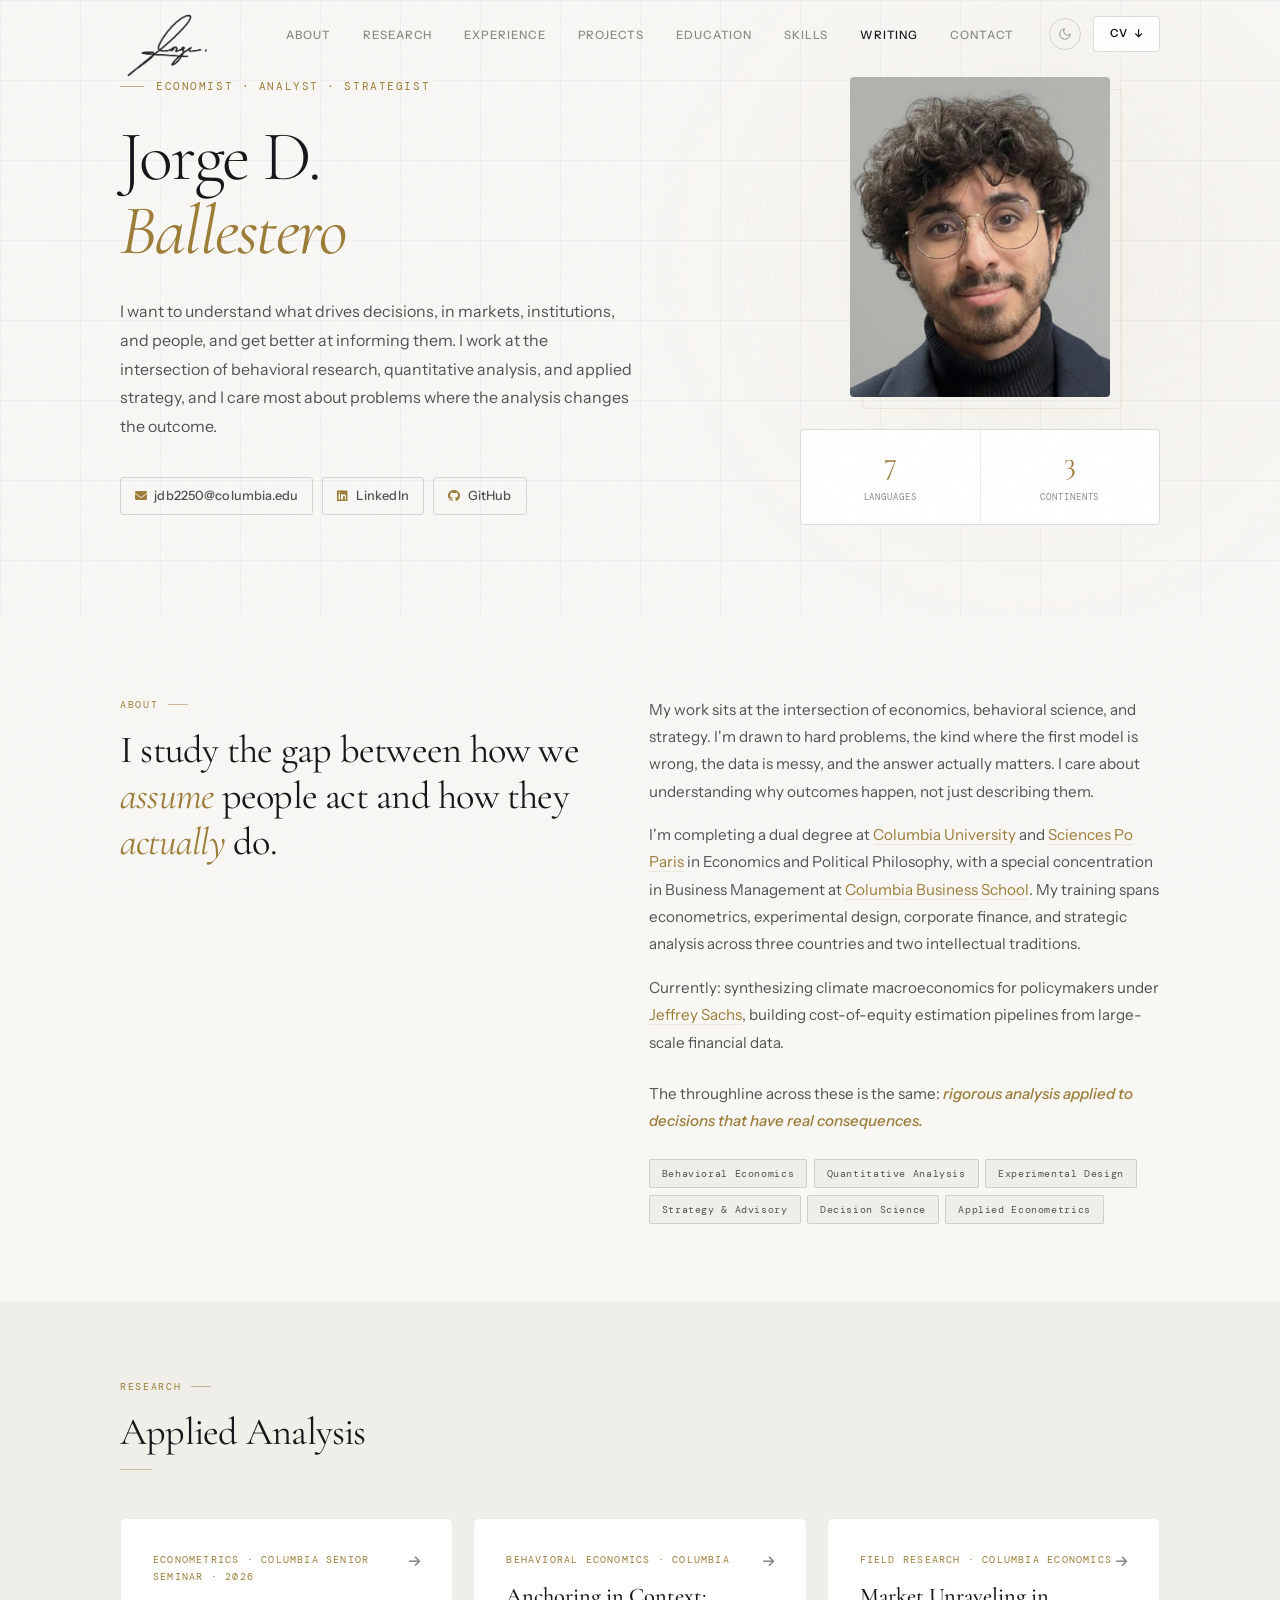
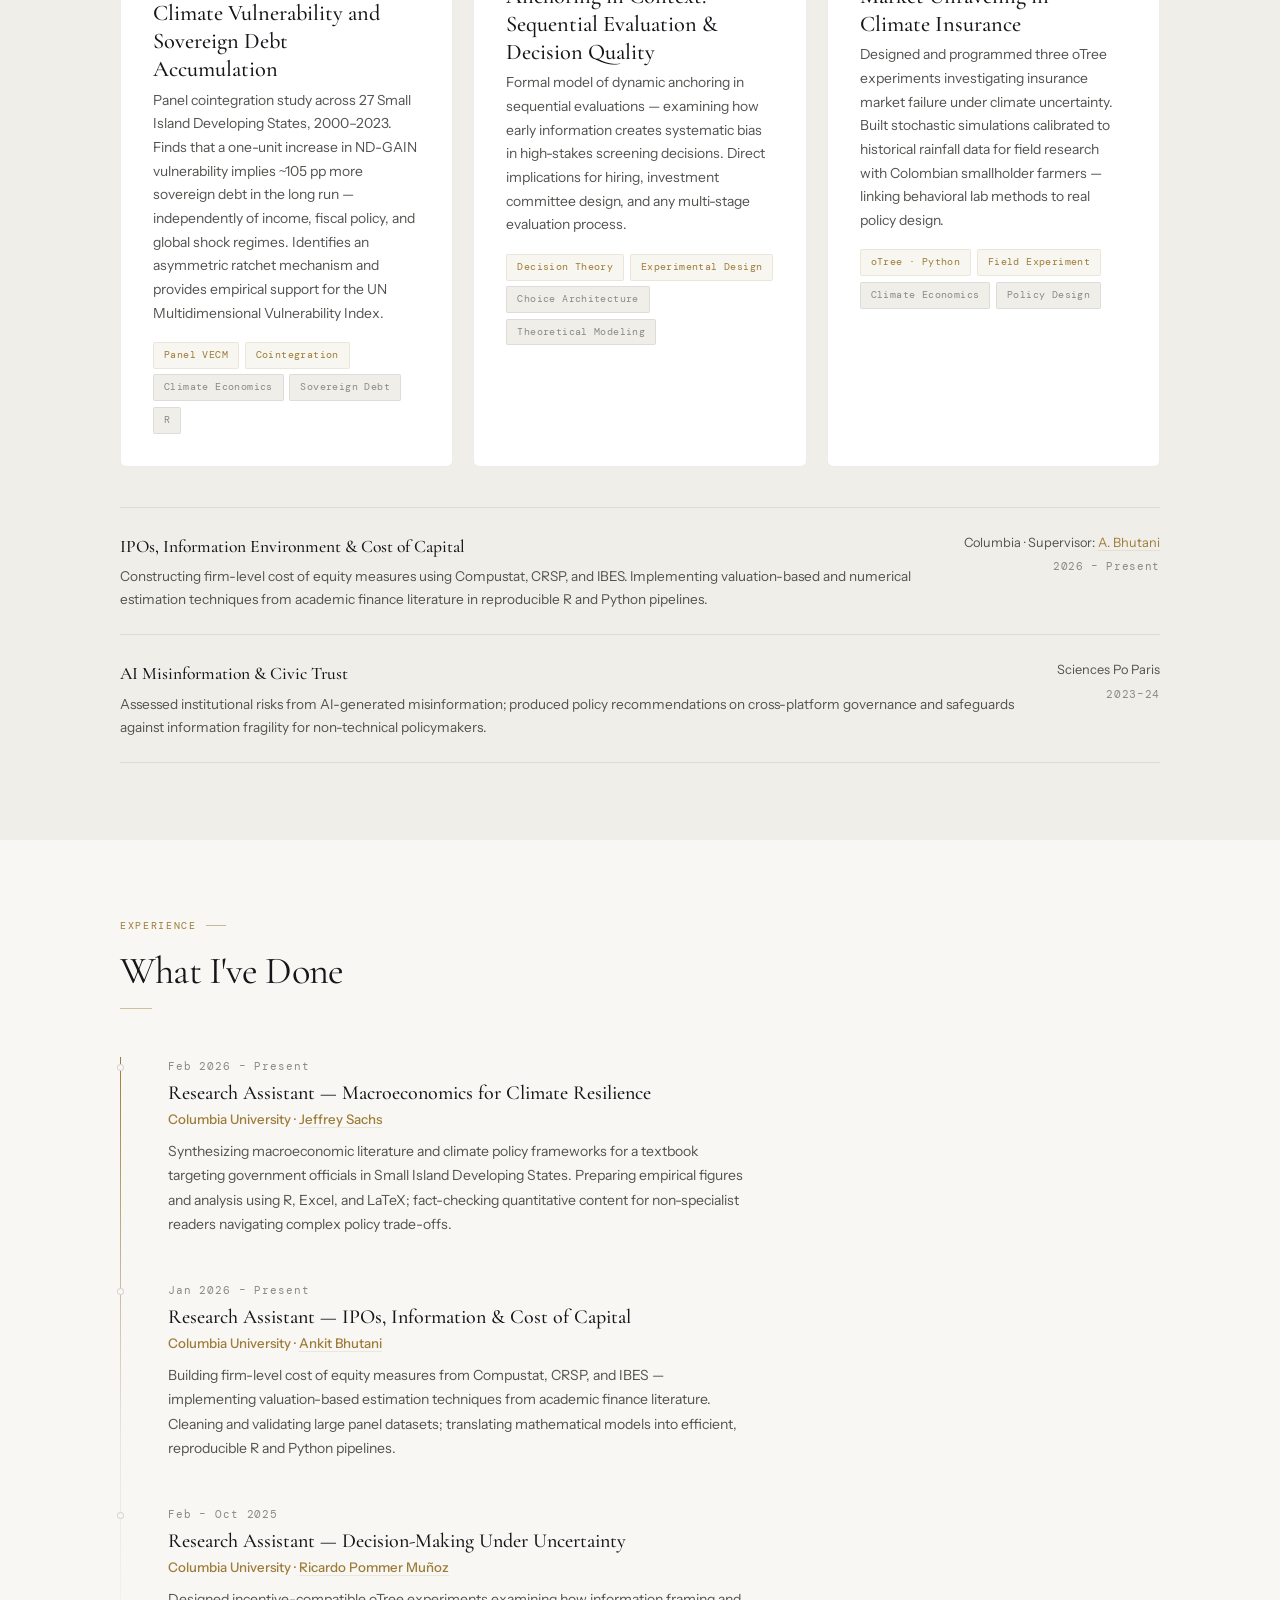
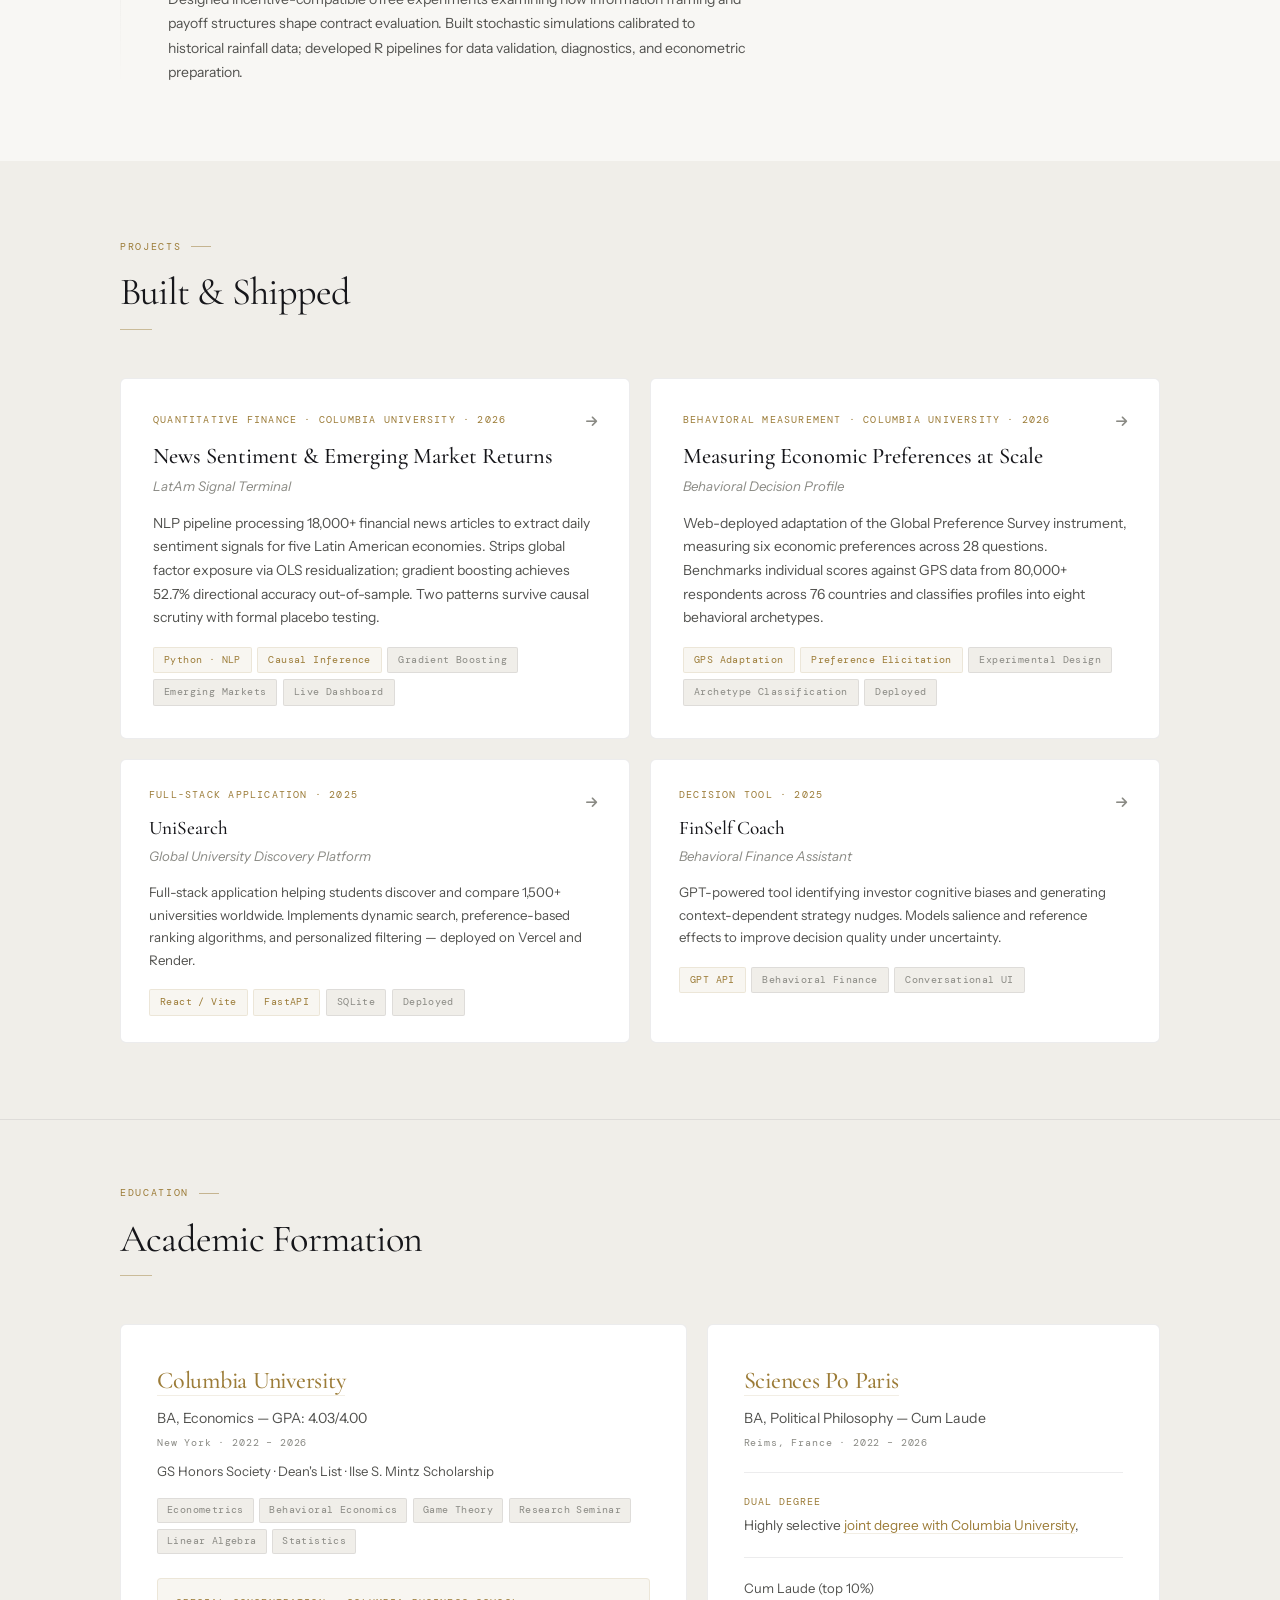
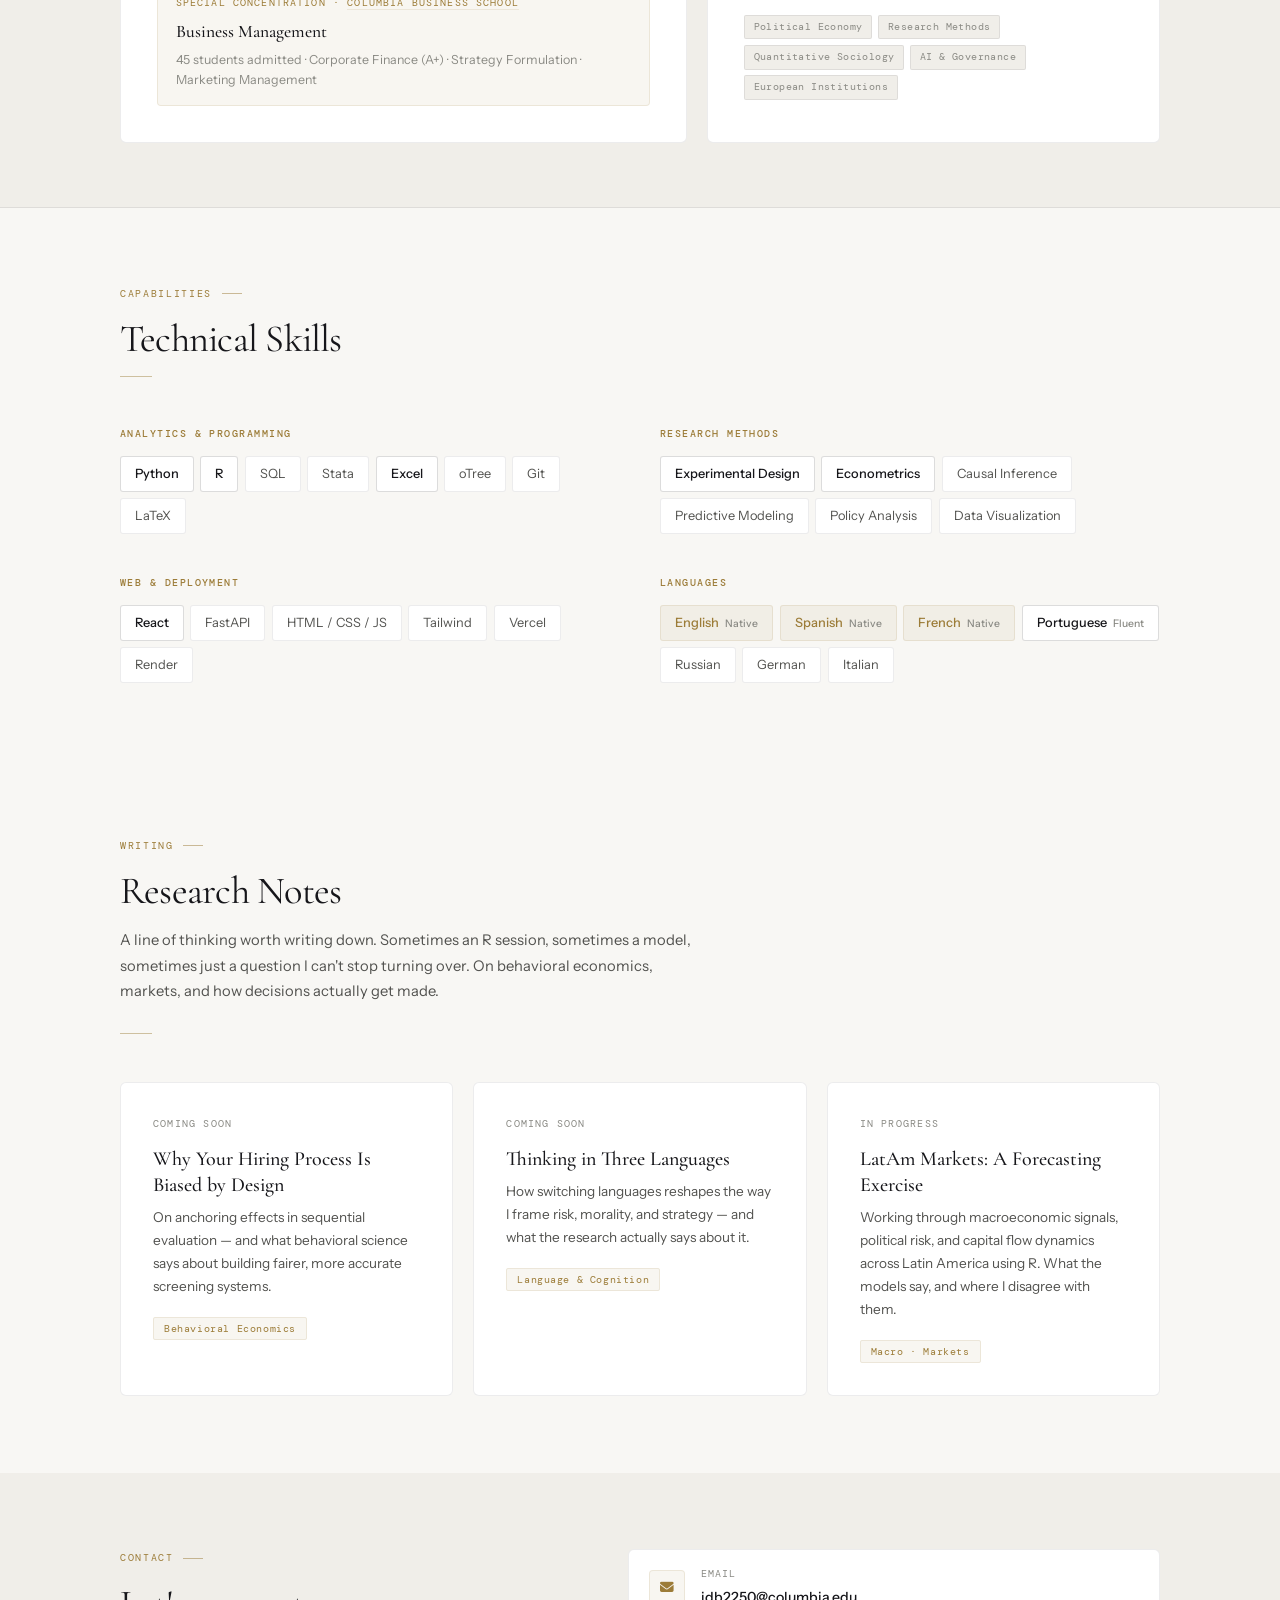
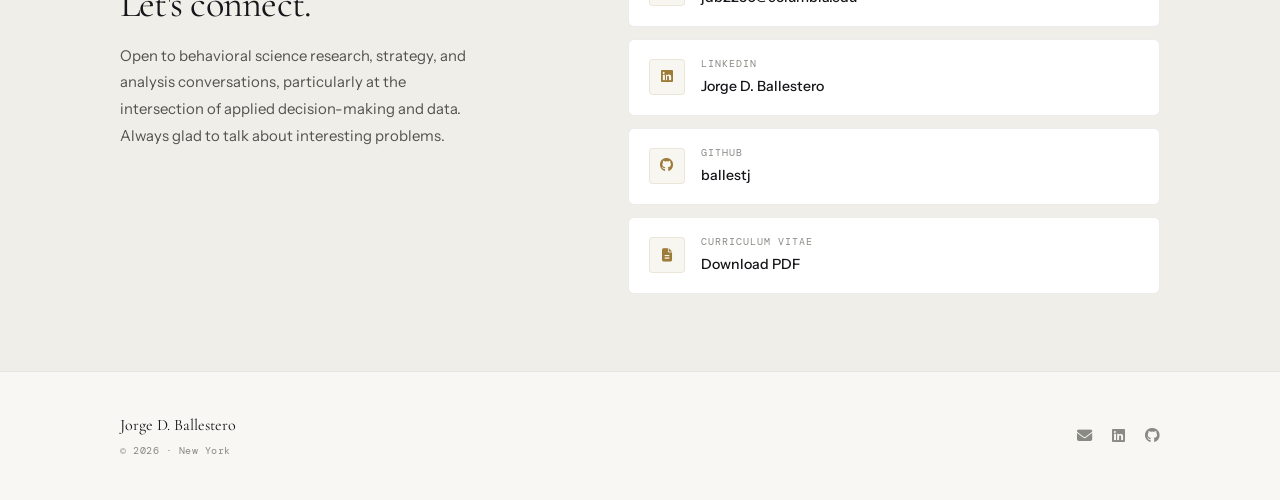
==== commit eddbe250: "Updated Website" ====
--- a/index.html
+++ b/index.html
@@ -3,6 +3,7 @@
 <head>
     <meta charset="UTF-8">
     <meta name="viewport" content="width=device-width, initial-scale=1.0">
+    <meta name="google-site-verification" content="UraVpQBkBE8SidmkFkwHMeX5Z7o6BTbEC2JZJcBlByE" />
     <title>Jorge D. Ballestero | Economist · Analyst · Strategist</title>
     <meta name="description" content="Economist and strategist specializing in behavioral research, quantitative analysis, and applied decision science. Columbia University & Sciences Po Paris.">
     <link rel="preconnect" href="https://fonts.googleapis.com">
@@ -16,6 +17,7 @@
     <link rel="manifest" href="assets/site.webmanifest?v=2">
     <link rel="stylesheet" href="css/style.css">
 </head>
+
 <body>
 
     <!-- NAVIGATION -->
@@ -37,7 +39,7 @@
                     <svg class="theme-icon moon" viewBox="0 0 24 24" fill="none" stroke="currentColor" stroke-width="1.5"><path d="M21 12.79A9 9 0 1 1 11.21 3 7 7 0 0 0 21 12.79z"/></svg>
                     <svg class="theme-icon sun" viewBox="0 0 24 24" fill="none" stroke="currentColor" stroke-width="1.5"><circle cx="12" cy="12" r="5"/><line x1="12" y1="1" x2="12" y2="3"/><line x1="12" y1="21" x2="12" y2="23"/><line x1="4.22" y1="4.22" x2="5.64" y2="5.64"/><line x1="18.36" y1="18.36" x2="19.78" y2="19.78"/><line x1="1" y1="12" x2="3" y2="12"/><line x1="21" y1="12" x2="23" y2="12"/><line x1="4.22" y1="19.78" x2="5.64" y2="18.36"/><line x1="18.36" y1="5.64" x2="19.78" y2="4.22"/></svg>
                 </button>
-                <a href="pdf/JB_Research_CV_2026.pdf" download class="nav-cv-btn"><span>CV</span><i class="fas fa-arrow-down"></i></a>
+                <a href="pdf/Ballestero, Jorge_CV.pdf" download class="nav-cv-btn"><span>CV</span><i class="fas fa-arrow-down"></i></a>
                 <button class="nav-hamburger" id="hamburger" aria-label="Open menu"><span></span><span></span><span></span></button>
             </div>
         </div>
@@ -99,8 +101,8 @@
                 <div class="about-right">
                     <p>My work sits at the intersection of economics, behavioral science, and strategy. I'm drawn to hard problems, the kind where the first model is wrong, the data is messy, and the answer actually matters. I care about understanding why outcomes happen, not just describing them.</p>
                     <p>I'm completing a dual degree at <a href="https://www.columbia.edu" target="_blank" rel="noopener">Columbia University</a> and <a href="https://www.sciencespo.fr" target="_blank" rel="noopener">Sciences Po Paris</a> in Economics and Political Philosophy, with a special concentration in Business Management at <a href="https://business.columbia.edu" target="_blank" rel="noopener">Columbia Business School</a>. My training spans econometrics, experimental design, corporate finance, and strategic analysis across three countries and two intellectual traditions.</p>
-                    <p>Currently: synthesizing climate macroeconomics for policymakers under <a href="https://www.jeffsachs.org" target="_blank" rel="noopener">Jeffrey Sachs</a>, building cost-of-equity estimation pipelines from large-scale financial data, and teaching intermediate macroeconomics to 200 students at Columbia.</p>
-                    <p class="about-closing">The throughline across all three is the same: <em>rigorous analysis applied to decisions that have real consequences.</em></p>
+                    <p>Currently: synthesizing climate macroeconomics for policymakers under <a href="https://www.jeffsachs.org" target="_blank" rel="noopener">Jeffrey Sachs</a>, building cost-of-equity estimation pipelines from large-scale financial data.</p>
+                    <p class="about-closing">The throughline across these is the same: <em>rigorous analysis applied to decisions that have real consequences.</em></p>
                     <div class="about-tags">
                         <span class="about-tag">Behavioral Economics</span>
                         <span class="about-tag">Quantitative Analysis</span>
@@ -198,7 +200,7 @@
     <section id="experience" class="section reveal">
         <div class="container">
             <span class="section-label">Experience</span>
-            <h2 class="section-heading">Where I've Worked</h2>
+            <h2 class="section-heading">What I've Done</h2>
             <div class="section-rule"></div>
             <div class="timeline">
 
@@ -219,26 +221,6 @@
                         <h3>Research Assistant — IPOs, Information & Cost of Capital</h3>
                         <p class="timeline-org">Columbia University · <a href="https://econ.columbia.edu/econpeople/ankit-bhutani/" target="_blank" rel="noopener">Ankit Bhutani</a></p>
                         <p>Building firm-level cost of equity measures from Compustat, CRSP, and IBES — implementing valuation-based estimation techniques from academic finance literature. Cleaning and validating large panel datasets; translating mathematical models into efficient, reproducible R and Python pipelines.</p>
-                    </div>
-                </div>
-
-                <div class="timeline-item">
-                    <div class="timeline-marker"></div>
-                    <div class="timeline-date">Jan 2026 – Present</div>
-                    <div class="timeline-content">
-                        <h3>Teaching Assistant — Intermediate Macroeconomics</h3>
-                        <p class="timeline-org">Columbia University Economics Department</p>
-                        <p>Selected TA for a 200-student core course. Leading weekly recitations and office hours; translating formal dynamic models into intuitive economic reasoning. Designing answer keys and rubrics to standardize evaluation while maintaining analytical rigor.</p>
-                    </div>
-                </div>
-
-                <div class="timeline-item">
-                    <div class="timeline-marker"></div>
-                    <div class="timeline-date">Jul – Sep 2025</div>
-                    <div class="timeline-content">
-                        <h3>Strategy Advisor to the Ambassador</h3>
-                        <p class="timeline-org">Permanent Mission of Costa Rica to the United Nations, New York</p>
-                        <p>Direct advisor to Ambassador Maritza Chan across ECOSOC sessions and UN committee proceedings. Synthesized negotiation dynamics across 15+ delegations into strategic briefs; identified coalition opportunities and recommended pathways in high-stakes diplomatic contexts. Drafted official statements delivered at the UN General Assembly on disarmament, sustainability, and humanitarian policy.</p>
                     </div>
                 </div>
 
@@ -478,7 +460,7 @@
                 <div class="contact-left">
                     <span class="section-label">Contact</span>
                     <h2 class="section-heading">Let's connect.</h2>
-                    <p class="contact-sub">Open to research, analyst, and strategy roles, particularly at the intersection of applied decision-making, data, and strategy. Always glad to talk about interesting problems.</p>
+                    <p class="contact-sub">Open to behavioral science research, strategy, and analysis conversations, particularly at the intersection of applied decision-making and data. Always glad to talk about interesting problems.</p>
                 </div>
                 <div class="contact-right">
                     <a href="mailto:jdb2250@columbia.edu" class="contact-link">
@@ -502,7 +484,7 @@
                             <div class="contact-link-value">ballestj</div>
                         </div>
                     </a>
-                    <a href="pdf/JB_Research_CV_2026.pdf" download class="contact-link">
+                    <a href="pdf/Ballestero, Jorge_CV.pdf" download class="contact-link">
                         <div class="contact-link-icon"><i class="fas fa-file-alt"></i></div>
                         <div class="contact-link-text">
                             <div class="contact-link-label">Curriculum Vitae</div>
